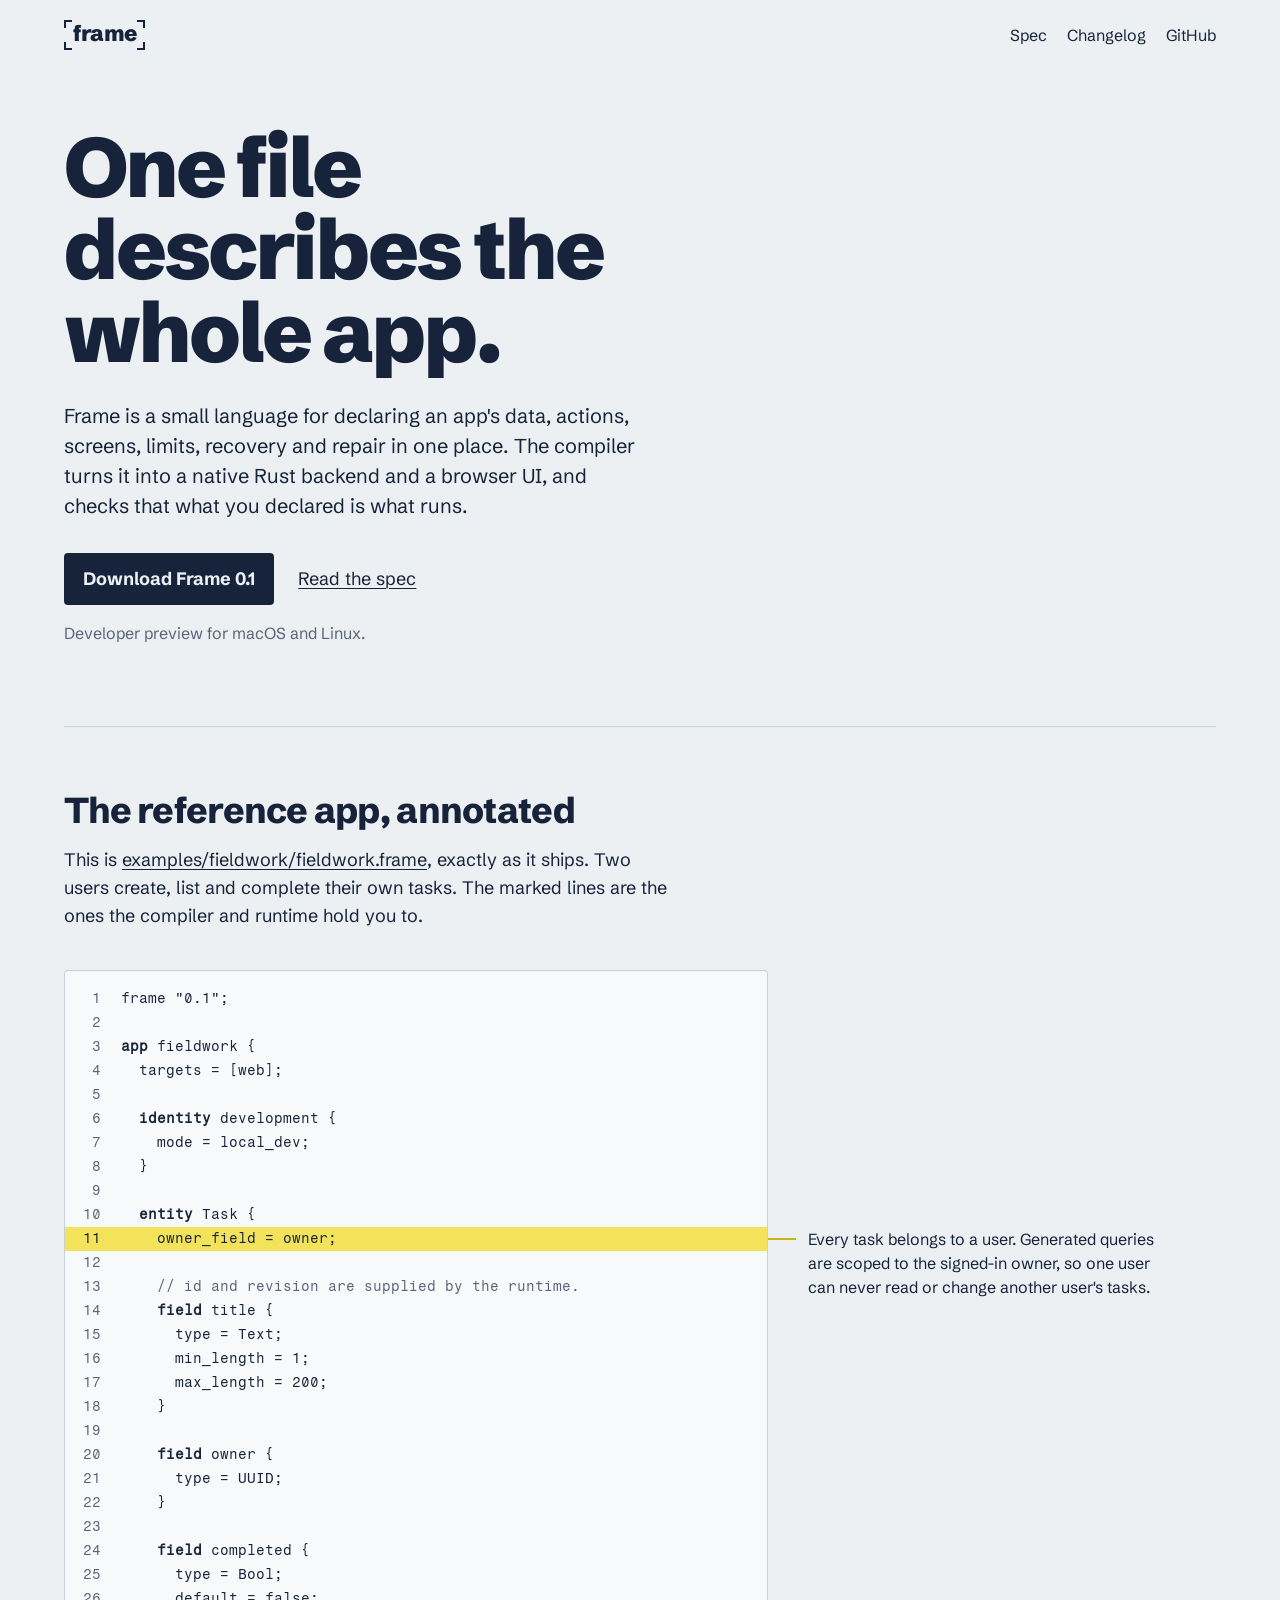
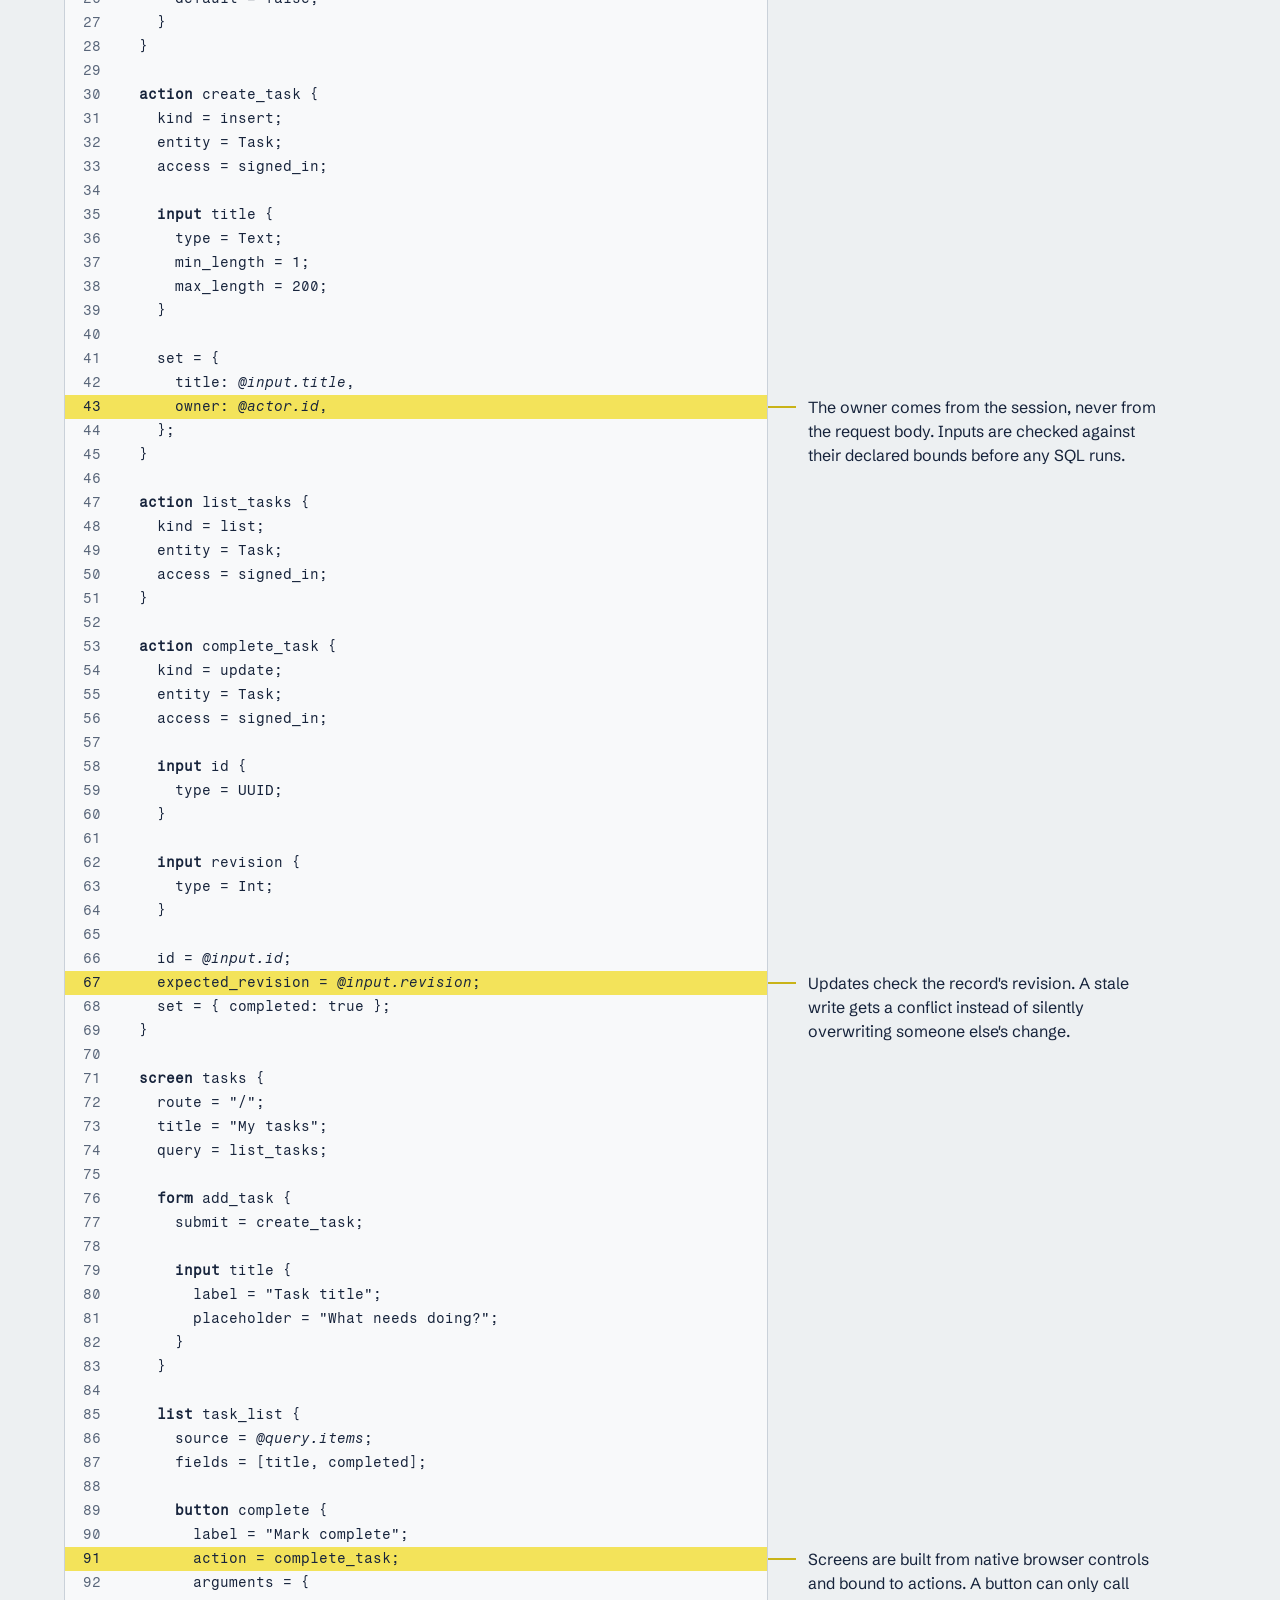
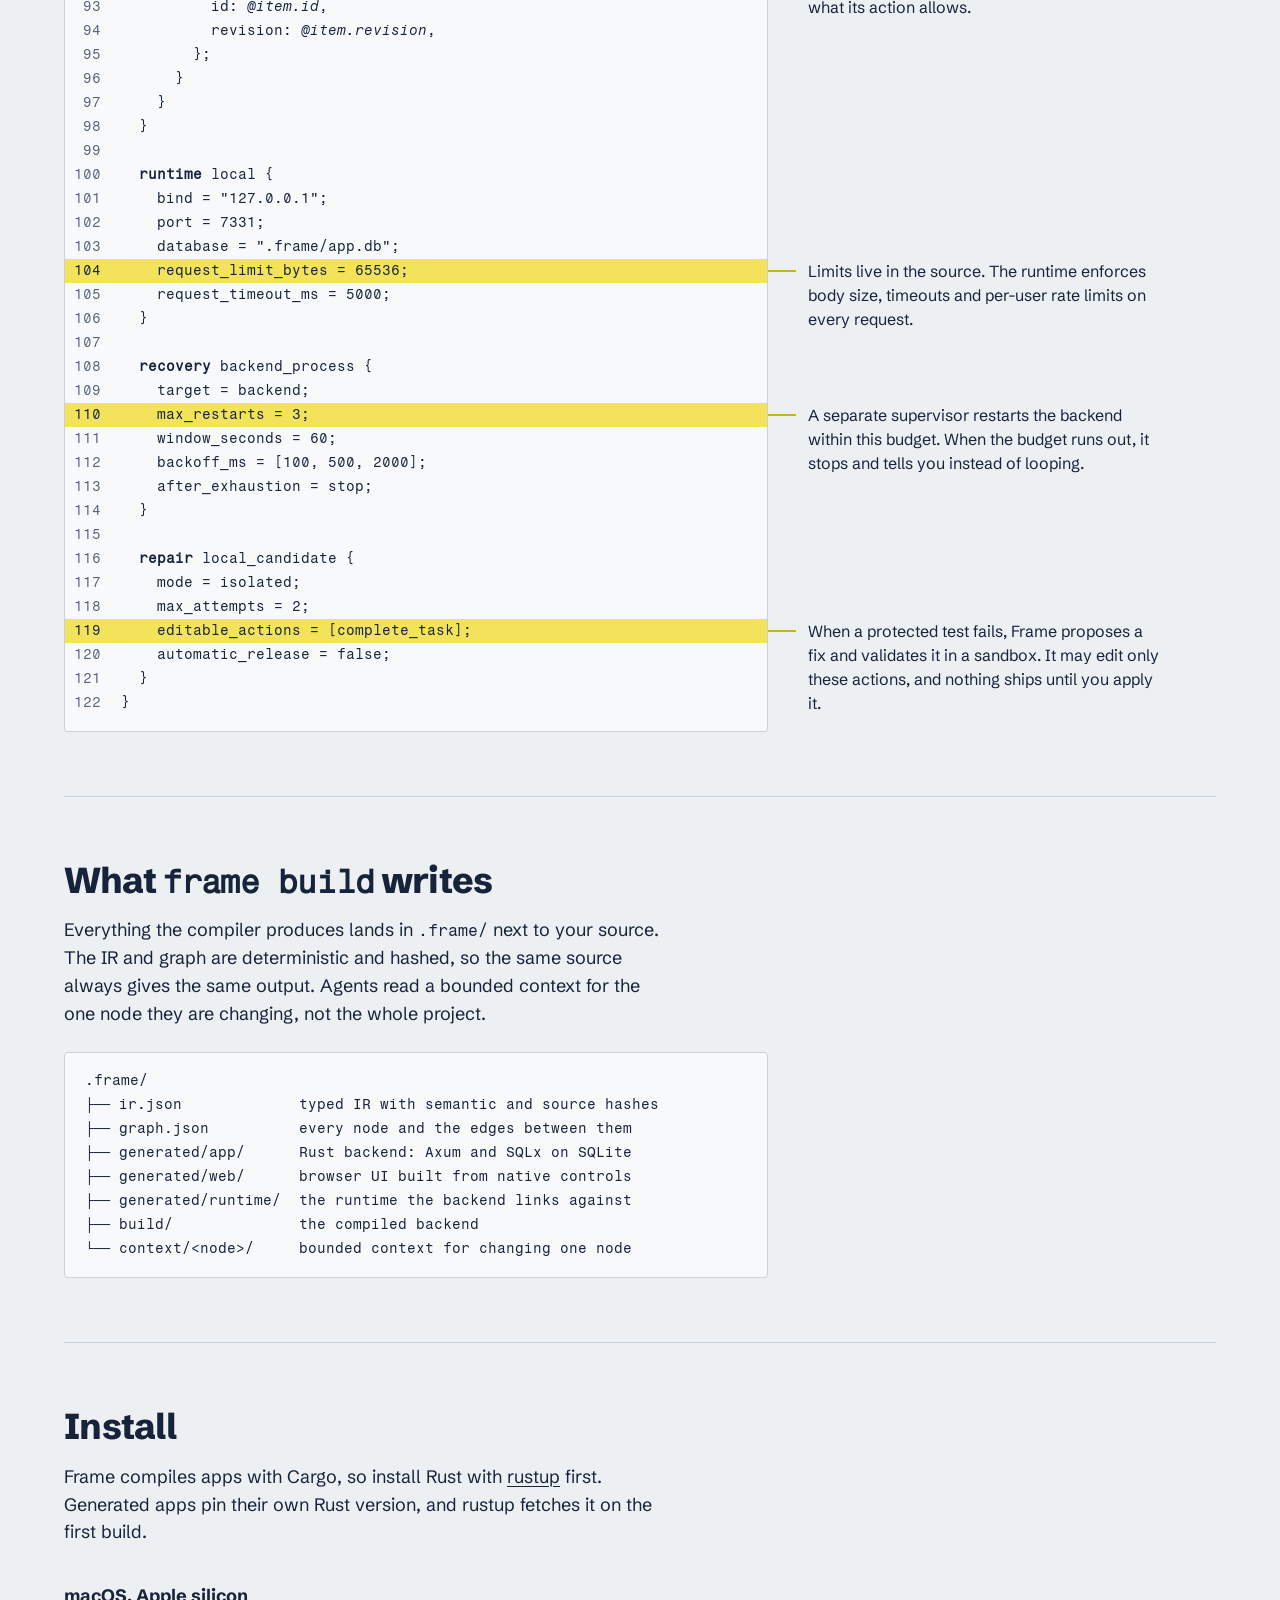
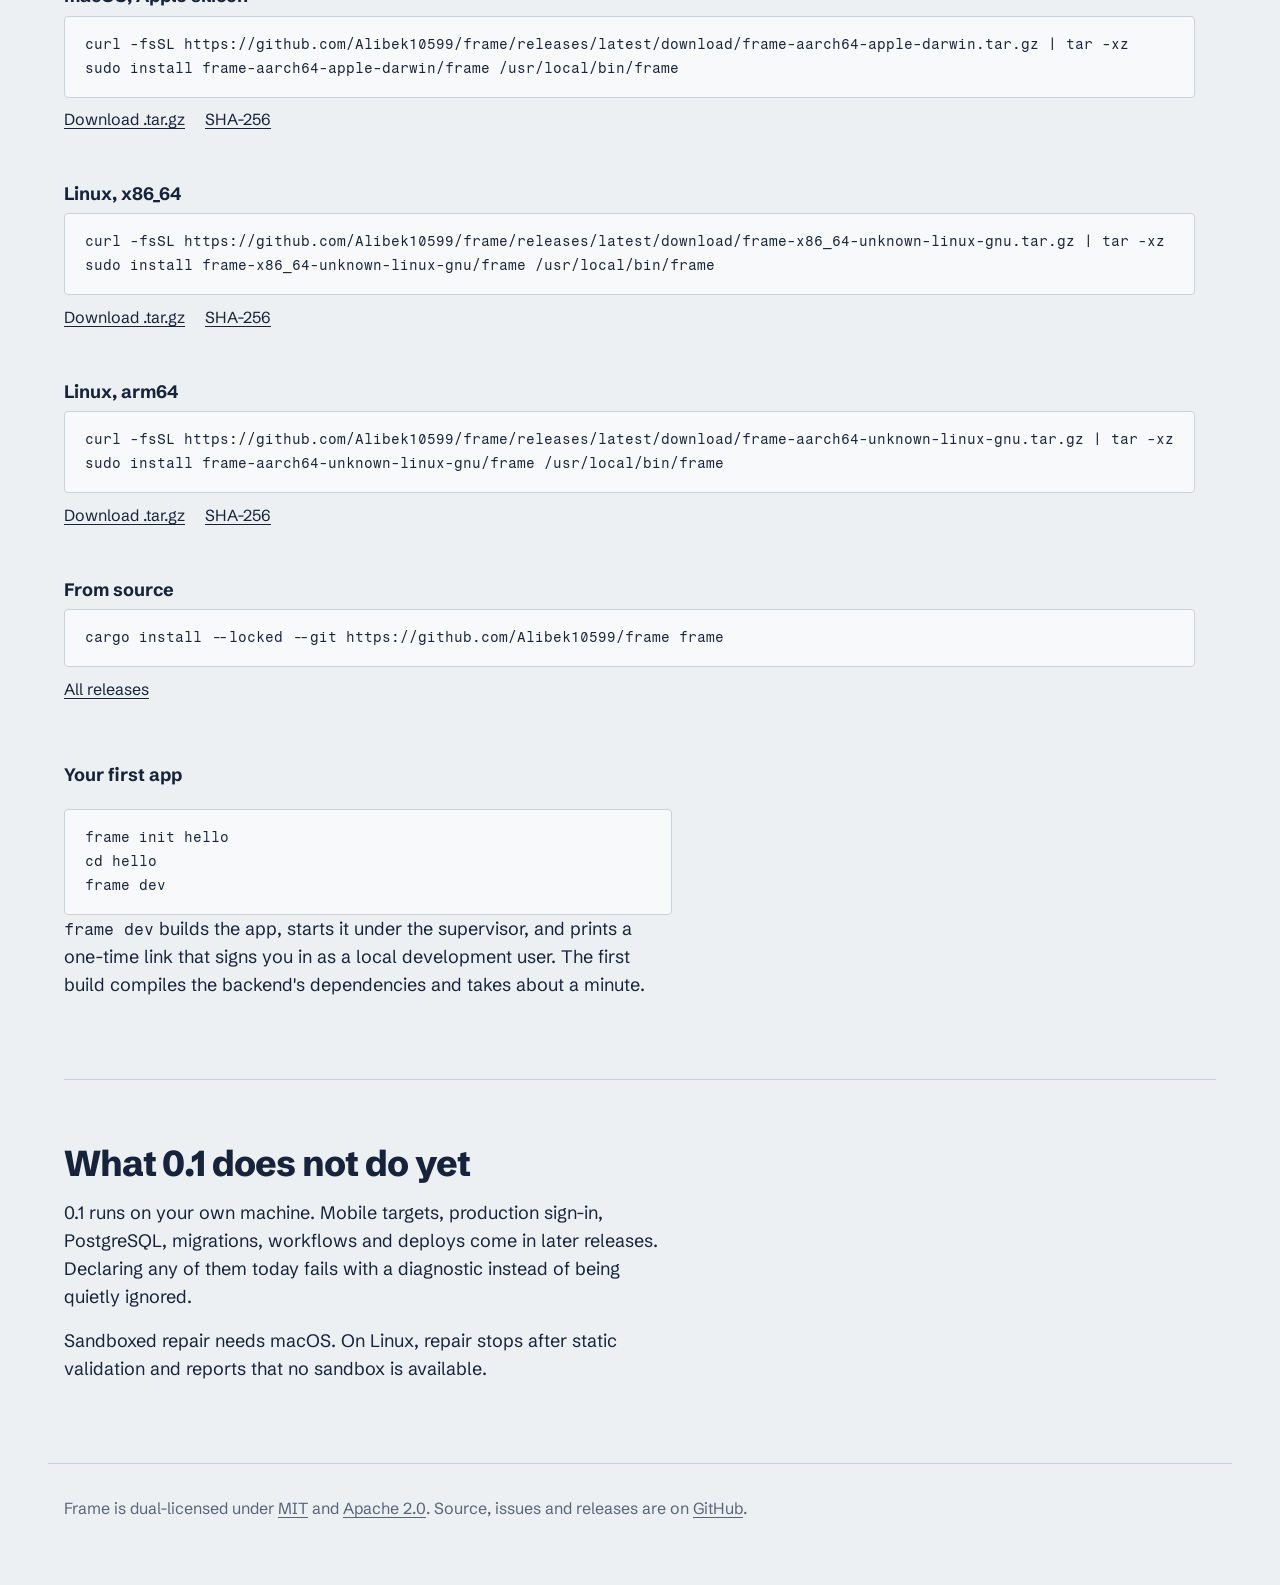
==== index.html @ 8fda0216 "feat: frame website with annotated example and downloads" ====
<!doctype html>
<html lang="en">
<head>
<meta charset="utf-8">
<meta name="viewport" content="width=device-width, initial-scale=1">
<title>Frame: one file describes the whole app</title>
<meta name="description" content="Frame is a small language for declaring an app's data, actions, screens, limits, recovery and repair in one file. It compiles to a native Rust backend and a browser UI.">
<link rel="icon" href="favicon.svg" type="image/svg+xml">
<link rel="preconnect" href="https://fonts.googleapis.com">
<link rel="preconnect" href="https://fonts.gstatic.com" crossorigin>
<link rel="stylesheet" href="https://fonts.googleapis.com/css2?family=Fragment+Mono&family=Schibsted+Grotesk:ital,wght@0,400..900;1,400..900&display=swap">
<link rel="stylesheet" href="style.css">
</head>
<body>
<header class="top">
  <a class="wordmark" href="./" aria-label="Frame home"><span>frame</span></a>
  <nav aria-label="Primary">
    <a href="https://github.com/Alibek10599/frame/blob/main/docs/spec.md">Spec</a>
    <a href="https://github.com/Alibek10599/frame/blob/main/CHANGELOG.md">Changelog</a>
    <a href="https://github.com/Alibek10599/frame">GitHub</a>
  </nav>
</header>

<main>
  <section class="intro">
    <h1>One file describes the whole app.</h1>
    <p class="lede">Frame is a small language for declaring an app's data, actions, screens, limits, recovery and repair in one place. The compiler turns it into a native Rust backend and a browser UI, and checks that what you declared is what runs.</p>
    <p class="actions">
      <a class="button" href="#install">Download Frame 0.1</a>
      <a class="quiet" href="https://github.com/Alibek10599/frame/blob/main/docs/spec.md">Read the spec</a>
    </p>
    <p class="fine">Developer preview for macOS and Linux.</p>
  </section>

  <section class="listing" aria-labelledby="listing-title">
    <div class="prose">
      <h2 id="listing-title">The reference app, annotated</h2>
      <p>This is <a href="https://github.com/Alibek10599/frame/blob/main/examples/fieldwork/fieldwork.frame">examples/fieldwork/fieldwork.frame</a>, exactly as it ships. Two users create, list and complete their own tasks. The marked lines are the ones the compiler and runtime hold you to.</p>
    </div>
    <div class="code">
<div class="seg"><pre><code><span data-n="1">frame &quot;0.1&quot;;</span><span data-n="2"></span><span data-n="3"><span class="k">app</span> fieldwork {</span><span data-n="4">  targets = [web];</span><span data-n="5"></span><span data-n="6">  <span class="k">identity</span> development {</span><span data-n="7">    mode = local_dev;</span><span data-n="8">  }</span><span data-n="9"></span></code></pre></div>
<div class="seg annotated"><pre><code><span data-n="10">  <span class="k">entity</span> Task {</span><span class="hl" data-n="11">    owner_field = owner;</span><span data-n="12"></span><span data-n="13"><span class="c">    // id and revision are supplied by the runtime.</span></span><span data-n="14">    <span class="k">field</span> title {</span><span data-n="15">      type = Text;</span><span data-n="16">      min_length = 1;</span><span data-n="17">      max_length = 200;</span><span data-n="18">    }</span><span data-n="19"></span><span data-n="20">    <span class="k">field</span> owner {</span><span data-n="21">      type = UUID;</span><span data-n="22">    }</span><span data-n="23"></span><span data-n="24">    <span class="k">field</span> completed {</span><span data-n="25">      type = Bool;</span><span data-n="26">      default = false;</span><span data-n="27">    }</span><span data-n="28">  }</span></code></pre><p class="note" style="--at:1">Every task belongs to a user. Generated queries are scoped to the signed-in owner, so one user can never read or change another user&#x27;s tasks.</p></div>
<div class="seg"><pre><code><span data-n="29"></span></code></pre></div>
<div class="seg annotated"><pre><code><span data-n="30">  <span class="k">action</span> create_task {</span><span data-n="31">    kind = insert;</span><span data-n="32">    entity = Task;</span><span data-n="33">    access = signed_in;</span><span data-n="34"></span><span data-n="35">    <span class="k">input</span> title {</span><span data-n="36">      type = Text;</span><span data-n="37">      min_length = 1;</span><span data-n="38">      max_length = 200;</span><span data-n="39">    }</span><span data-n="40"></span><span data-n="41">    set = {</span><span data-n="42">      title: <span class="r">@input.title</span>,</span><span class="hl" data-n="43">      owner: <span class="r">@actor.id</span>,</span><span data-n="44">    };</span><span data-n="45">  }</span></code></pre><p class="note" style="--at:13">The owner comes from the session, never from the request body. Inputs are checked against their declared bounds before any SQL runs.</p></div>
<div class="seg"><pre><code><span data-n="46"></span><span data-n="47">  <span class="k">action</span> list_tasks {</span><span data-n="48">    kind = list;</span><span data-n="49">    entity = Task;</span><span data-n="50">    access = signed_in;</span><span data-n="51">  }</span><span data-n="52"></span></code></pre></div>
<div class="seg annotated"><pre><code><span data-n="53">  <span class="k">action</span> complete_task {</span><span data-n="54">    kind = update;</span><span data-n="55">    entity = Task;</span><span data-n="56">    access = signed_in;</span><span data-n="57"></span><span data-n="58">    <span class="k">input</span> id {</span><span data-n="59">      type = UUID;</span><span data-n="60">    }</span><span data-n="61"></span><span data-n="62">    <span class="k">input</span> revision {</span><span data-n="63">      type = Int;</span><span data-n="64">    }</span><span data-n="65"></span><span data-n="66">    id = <span class="r">@input.id</span>;</span><span class="hl" data-n="67">    expected_revision = <span class="r">@input.revision</span>;</span><span data-n="68">    set = { completed: true };</span><span data-n="69">  }</span></code></pre><p class="note" style="--at:14">Updates check the record&#x27;s revision. A stale write gets a conflict instead of silently overwriting someone else&#x27;s change.</p></div>
<div class="seg"><pre><code><span data-n="70"></span></code></pre></div>
<div class="seg annotated"><pre><code><span data-n="71">  <span class="k">screen</span> tasks {</span><span data-n="72">    route = &quot;/&quot;;</span><span data-n="73">    title = &quot;My tasks&quot;;</span><span data-n="74">    query = list_tasks;</span><span data-n="75"></span><span data-n="76">    <span class="k">form</span> add_task {</span><span data-n="77">      submit = create_task;</span><span data-n="78"></span><span data-n="79">      <span class="k">input</span> title {</span><span data-n="80">        label = &quot;Task title&quot;;</span><span data-n="81">        placeholder = &quot;What needs doing?&quot;;</span><span data-n="82">      }</span><span data-n="83">    }</span><span data-n="84"></span><span data-n="85">    <span class="k">list</span> task_list {</span><span data-n="86">      source = <span class="r">@query.items</span>;</span><span data-n="87">      fields = [title, completed];</span><span data-n="88"></span><span data-n="89">      <span class="k">button</span> complete {</span><span data-n="90">        label = &quot;Mark complete&quot;;</span><span class="hl" data-n="91">        action = complete_task;</span><span data-n="92">        arguments = {</span><span data-n="93">          id: <span class="r">@item.id</span>,</span><span data-n="94">          revision: <span class="r">@item.revision</span>,</span><span data-n="95">        };</span><span data-n="96">      }</span><span data-n="97">    }</span><span data-n="98">  }</span></code></pre><p class="note" style="--at:20">Screens are built from native browser controls and bound to actions. A button can only call what its action allows.</p></div>
<div class="seg"><pre><code><span data-n="99"></span></code></pre></div>
<div class="seg annotated"><pre><code><span data-n="100">  <span class="k">runtime</span> local {</span><span data-n="101">    bind = &quot;127.0.0.1&quot;;</span><span data-n="102">    port = 7331;</span><span data-n="103">    database = &quot;.frame/app.db&quot;;</span><span class="hl" data-n="104">    request_limit_bytes = 65536;</span><span data-n="105">    request_timeout_ms = 5000;</span><span data-n="106">  }</span></code></pre><p class="note" style="--at:4">Limits live in the source. The runtime enforces body size, timeouts and per-user rate limits on every request.</p></div>
<div class="seg"><pre><code><span data-n="107"></span></code></pre></div>
<div class="seg annotated"><pre><code><span data-n="108">  <span class="k">recovery</span> backend_process {</span><span data-n="109">    target = backend;</span><span class="hl" data-n="110">    max_restarts = 3;</span><span data-n="111">    window_seconds = 60;</span><span data-n="112">    backoff_ms = [100, 500, 2000];</span><span data-n="113">    after_exhaustion = stop;</span><span data-n="114">  }</span></code></pre><p class="note" style="--at:2">A separate supervisor restarts the backend within this budget. When the budget runs out, it stops and tells you instead of looping.</p></div>
<div class="seg"><pre><code><span data-n="115"></span></code></pre></div>
<div class="seg annotated"><pre><code><span data-n="116">  <span class="k">repair</span> local_candidate {</span><span data-n="117">    mode = isolated;</span><span data-n="118">    max_attempts = 2;</span><span class="hl" data-n="119">    editable_actions = [complete_task];</span><span data-n="120">    automatic_release = false;</span><span data-n="121">  }</span></code></pre><p class="note" style="--at:3">When a protected test fails, Frame proposes a fix and validates it in a sandbox. It may edit only these actions, and nothing ships until you apply it.</p></div>
<div class="seg"><pre><code><span data-n="122">}</span></code></pre></div>
    </div>
  </section>

  <section class="build" aria-labelledby="build-title">
    <div class="prose">
      <h2 id="build-title">What <code>frame build</code> writes</h2>
      <p>Everything the compiler produces lands in <code>.frame/</code> next to your source. The IR and graph are deterministic and hashed, so the same source always gives the same output. Agents read a bounded context for the one node they are changing, not the whole project.</p>
    </div>
<pre class="tree" aria-label="Build output">.frame/
├── ir.json             typed IR with semantic and source hashes
├── graph.json          every node and the edges between them
├── generated/app/      Rust backend: Axum and SQLx on SQLite
├── generated/web/      browser UI built from native controls
├── generated/runtime/  the runtime the backend links against
├── build/              the compiled backend
└── context/&lt;node&gt;/     bounded context for changing one node</pre>
  </section>

  <section class="install" id="install" aria-labelledby="install-title">
    <div class="prose">
      <h2 id="install-title">Install</h2>
      <p>Frame compiles apps with Cargo, so install Rust with <a href="https://rustup.rs">rustup</a> first. Generated apps pin their own Rust version, and rustup fetches it on the first build.</p>
    </div>

    <div class="platforms">
      <div class="platform">
        <h3>macOS, Apple silicon</h3>
<pre><code>curl -fsSL https://github.com/Alibek10599/frame/releases/latest/download/frame-aarch64-apple-darwin.tar.gz | tar -xz
sudo install frame-aarch64-apple-darwin/frame /usr/local/bin/frame</code></pre>
        <p class="files"><a href="https://github.com/Alibek10599/frame/releases/latest/download/frame-aarch64-apple-darwin.tar.gz">Download .tar.gz</a> <a href="https://github.com/Alibek10599/frame/releases/latest/download/frame-aarch64-apple-darwin.tar.gz.sha256">SHA-256</a></p>
      </div>
      <div class="platform">
        <h3>Linux, x86_64</h3>
<pre><code>curl -fsSL https://github.com/Alibek10599/frame/releases/latest/download/frame-x86_64-unknown-linux-gnu.tar.gz | tar -xz
sudo install frame-x86_64-unknown-linux-gnu/frame /usr/local/bin/frame</code></pre>
        <p class="files"><a href="https://github.com/Alibek10599/frame/releases/latest/download/frame-x86_64-unknown-linux-gnu.tar.gz">Download .tar.gz</a> <a href="https://github.com/Alibek10599/frame/releases/latest/download/frame-x86_64-unknown-linux-gnu.tar.gz.sha256">SHA-256</a></p>
      </div>
      <div class="platform">
        <h3>Linux, arm64</h3>
<pre><code>curl -fsSL https://github.com/Alibek10599/frame/releases/latest/download/frame-aarch64-unknown-linux-gnu.tar.gz | tar -xz
sudo install frame-aarch64-unknown-linux-gnu/frame /usr/local/bin/frame</code></pre>
        <p class="files"><a href="https://github.com/Alibek10599/frame/releases/latest/download/frame-aarch64-unknown-linux-gnu.tar.gz">Download .tar.gz</a> <a href="https://github.com/Alibek10599/frame/releases/latest/download/frame-aarch64-unknown-linux-gnu.tar.gz.sha256">SHA-256</a></p>
      </div>
      <div class="platform">
        <h3>From source</h3>
<pre><code>cargo install --locked --git https://github.com/Alibek10599/frame frame</code></pre>
        <p class="files"><a href="https://github.com/Alibek10599/frame/releases">All releases</a></p>
      </div>
    </div>

    <div class="prose">
      <h3>Your first app</h3>
<pre><code>frame init hello
cd hello
frame dev</code></pre>
      <p><code>frame dev</code> builds the app, starts it under the supervisor, and prints a one-time link that signs you in as a local development user. The first build compiles the backend's dependencies and takes about a minute.</p>
    </div>
  </section>

  <section class="status" aria-labelledby="status-title">
    <div class="prose">
      <h2 id="status-title">What 0.1 does not do yet</h2>
      <p>0.1 runs on your own machine. Mobile targets, production sign-in, PostgreSQL, migrations, workflows and deploys come in later releases. Declaring any of them today fails with a diagnostic instead of being quietly ignored.</p>
      <p>Sandboxed repair needs macOS. On Linux, repair stops after static validation and reports that no sandbox is available.</p>
    </div>
  </section>
</main>

<footer class="bottom">
  <p>Frame is dual-licensed under <a href="https://github.com/Alibek10599/frame/blob/main/LICENSE-MIT">MIT</a> and <a href="https://github.com/Alibek10599/frame/blob/main/LICENSE-APACHE">Apache 2.0</a>. Source, issues and releases are on <a href="https://github.com/Alibek10599/frame">GitHub</a>.</p>
</footer>
</body>
</html>
---- style.css ----
:root {
  --paper: #edf0f2;
  --panel: #f8f9fa;
  --ink: #16233b;
  --graphite: #586579;
  --rule: #cad1d9;
  --marker: #f3e35a;
  --marker-edge: #c9b318;
  --on-marker: #16233b;
  --sans: "Schibsted Grotesk", system-ui, sans-serif;
  --mono: "Fragment Mono", ui-monospace, "SF Mono", Menlo, monospace;
  --code-size: 0.875rem;
  --code-line: 1.5rem;
  --code-pad: 1rem;
  --gutter: 1rem;
  --gap: 2.5rem;
  color-scheme: light;
}

@media (prefers-color-scheme: dark) {
  :root {
    --paper: #0f1a2e;
    --panel: #14223a;
    --ink: #e4e9ef;
    --graphite: #9aa6b6;
    --rule: #2a3a55;
    --marker-edge: #f3e35a;
    color-scheme: dark;
  }
}

*, *::before, *::after { box-sizing: border-box; }

html { -webkit-text-size-adjust: 100%; }

body {
  margin: 0;
  background: var(--paper);
  color: var(--ink);
  font-family: var(--sans);
  font-size: 1.125rem;
  line-height: 1.55;
  font-kerning: normal;
}

a { color: inherit; text-decoration-thickness: 1px; text-underline-offset: 0.18em; }
a:hover { text-decoration-thickness: 2px; }
a:focus-visible, .button:focus-visible { outline: 3px solid var(--marker-edge); outline-offset: 3px; border-radius: 2px; }

code, pre { font-family: var(--mono); }
p code, h2 code { font-size: 0.9em; }

.top, main, .bottom { max-width: 74rem; margin: 0 auto; padding-left: var(--gutter); padding-right: var(--gutter); }

.top {
  display: flex;
  align-items: center;
  justify-content: space-between;
  gap: 1rem;
  padding-top: 1.25rem;
  padding-bottom: 1.25rem;
}

.top nav { display: flex; gap: 1.25rem; font-size: 1rem; }
.top nav a { text-decoration: none; }
.top nav a:hover { text-decoration: underline; }

.wordmark {
  position: relative;
  display: inline-block;
  padding: 0.2rem 0.55rem 0.3rem;
  font-weight: 850;
  font-size: 1.375rem;
  letter-spacing: -0.03em;
  line-height: 1;
  text-decoration: none;
  background:
    linear-gradient(var(--ink), var(--ink)) top left / 0.5rem 2px,
    linear-gradient(var(--ink), var(--ink)) top left / 2px 0.5rem,
    linear-gradient(var(--ink), var(--ink)) top right / 0.5rem 2px,
    linear-gradient(var(--ink), var(--ink)) top right / 2px 0.5rem,
    linear-gradient(var(--ink), var(--ink)) bottom left / 0.5rem 2px,
    linear-gradient(var(--ink), var(--ink)) bottom left / 2px 0.5rem,
    linear-gradient(var(--ink), var(--ink)) bottom right / 0.5rem 2px,
    linear-gradient(var(--ink), var(--ink)) bottom right / 2px 0.5rem;
  background-repeat: no-repeat;
}

section { padding: 4rem 0; border-top: 1px solid var(--rule); }
section.intro { border-top: 0; padding-top: 3.5rem; }

.prose { max-width: 38rem; }

h1, h2, h3 { margin: 0; line-height: 1.1; }

h1 {
  max-width: 12ch;
  font-size: clamp(2.75rem, 5.5vw + 1rem, 5.25rem);
  font-weight: 850;
  letter-spacing: -0.035em;
  line-height: 0.98;
}

h2 { font-size: clamp(1.75rem, 2vw + 1rem, 2.25rem); font-weight: 780; letter-spacing: -0.02em; margin-bottom: 1rem; }
h3 { font-size: 1.125rem; font-weight: 700; margin-bottom: 0.6rem; }

p { margin: 0 0 1rem; }

.lede { max-width: 36rem; margin-top: 1.75rem; font-size: 1.25rem; line-height: 1.5; }

.actions { display: flex; flex-wrap: wrap; align-items: center; gap: 0.75rem 1.5rem; margin-top: 2rem; }

.button {
  display: inline-block;
  padding: 0.75rem 1.2rem;
  background: var(--ink);
  color: var(--paper);
  font-weight: 700;
  text-decoration: none;
  border-radius: 4px;
}
.button:hover { background: color-mix(in srgb, var(--ink) 86%, var(--paper)); }

.fine { color: var(--graphite); font-size: 1rem; }

.code { margin-top: 2.5rem; }

.seg { display: grid; grid-template-columns: minmax(0, 44rem) minmax(0, 1fr); column-gap: var(--gap); }

.seg pre {
  margin: 0;
  padding: 0;
  background: var(--panel);
  border-left: 1px solid var(--rule);
  border-right: 1px solid var(--rule);
  overflow-x: auto;
  font-size: var(--code-size);
  line-height: var(--code-line);
}
.seg:first-child pre { border-top: 1px solid var(--rule); border-radius: 4px 4px 0 0; padding-top: var(--code-pad); }
.seg:last-child pre { border-bottom: 1px solid var(--rule); border-radius: 0 0 4px 4px; padding-bottom: var(--code-pad); }

.seg code { display: block; min-width: max-content; }
.seg code > span { display: block; padding-right: 1.25rem; white-space: pre; }
.seg code > span::before {
  content: attr(data-n);
  display: inline-block;
  width: 3.5rem;
  padding-right: 1.25rem;
  text-align: right;
  color: var(--graphite);
  user-select: none;
  -webkit-user-select: none;
}
.seg code > span.hl { background: var(--marker); color: var(--on-marker); }
.seg code > span.hl::before { color: var(--on-marker); }
.seg .k { font-weight: 700; }
.seg .r { font-style: italic; }
.seg .c { color: var(--graphite); }
.seg .hl .c { color: inherit; }

.note {
  position: relative;
  align-self: start;
  height: 0;
  margin: calc(var(--at, 0) * var(--code-line)) 0 0;
  max-width: 22rem;
  font-size: 1rem;
  line-height: var(--code-line);
}
.seg:first-child .note { margin-top: calc(var(--code-pad) + var(--at, 0) * var(--code-line)); }
.note::before {
  content: "";
  position: absolute;
  top: calc(var(--code-line) / 2 - 1px);
  left: calc(-1 * var(--gap));
  width: calc(var(--gap) - 0.75rem);
  border-top: 2px solid var(--marker-edge);
}

.tree, .platform pre, .prose pre {
  margin: 1.5rem 0 0;
  padding: var(--code-pad) 1.25rem;
  background: var(--panel);
  border: 1px solid var(--rule);
  border-radius: 4px;
  overflow-x: auto;
  font-size: var(--code-size);
  line-height: var(--code-line);
}
.tree { max-width: 44rem; }

.platforms {
  display: grid;
  gap: 2.25rem;
  max-width: 64rem;
  margin: 2.5rem 0 3rem;
}
.platform pre { margin-top: 0; }
.files { display: flex; gap: 1.25rem; margin-top: 0.6rem; font-size: 1rem; }

.status p { color: var(--ink); }

.bottom { padding-top: 2rem; padding-bottom: 3rem; border-top: 1px solid var(--rule); color: var(--graphite); font-size: 1rem; }

@media (max-width: 60rem) {
  .seg { grid-template-columns: minmax(0, 1fr); }
  .seg .note,
  .seg:first-child .note {
    height: auto;
    margin: 0;
    max-width: none;
    padding: 0.75rem 1rem 1rem 1rem;
    background: var(--panel);
    border-left: 1px solid var(--rule);
    border-right: 1px solid var(--rule);
    border-top: 2px solid var(--marker-edge);
  }
  .seg .note::before { display: none; }
  .seg.annotated + .seg pre { border-top: 1px solid var(--rule); }
}

@media (max-width: 30rem) {
  :root { --code-size: 0.8125rem; --code-line: 1.375rem; }
  .seg code > span::before { width: 2.5rem; padding-right: 0.75rem; }
  section { padding: 3rem 0; }
}
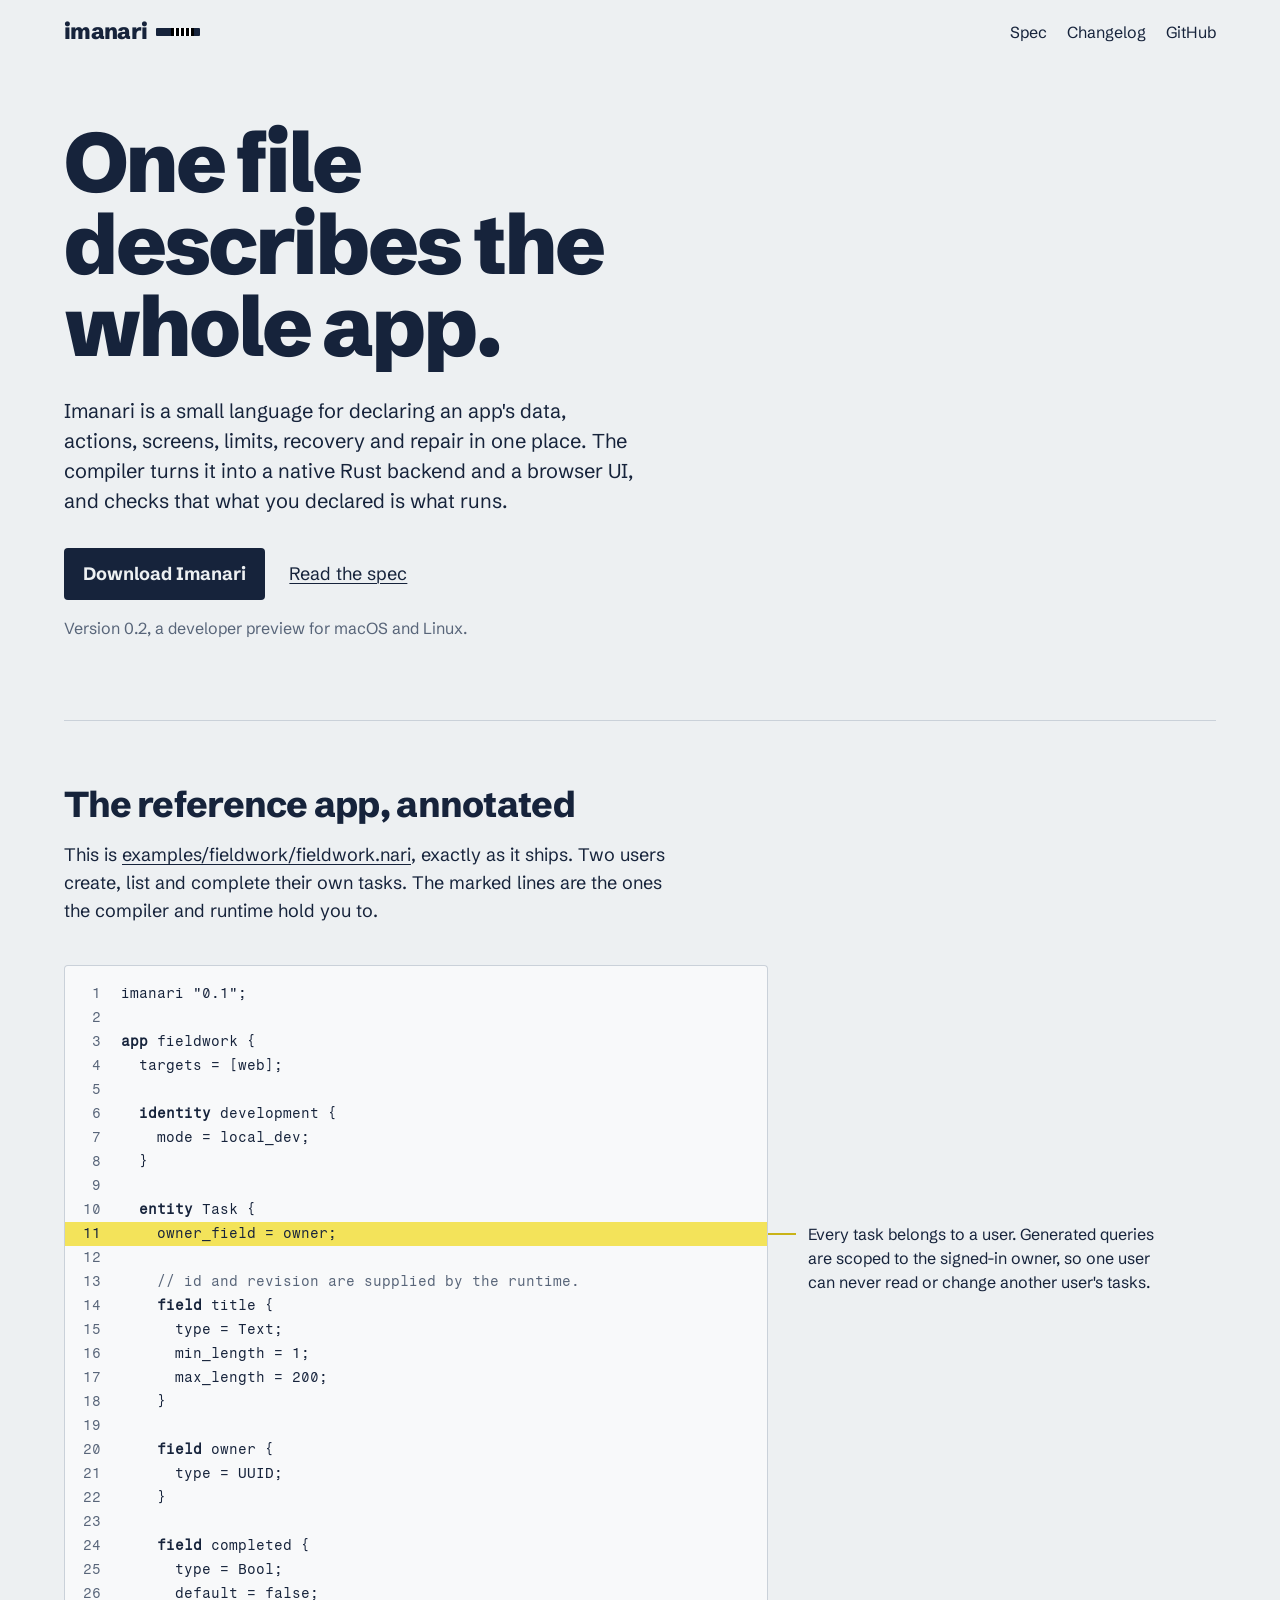
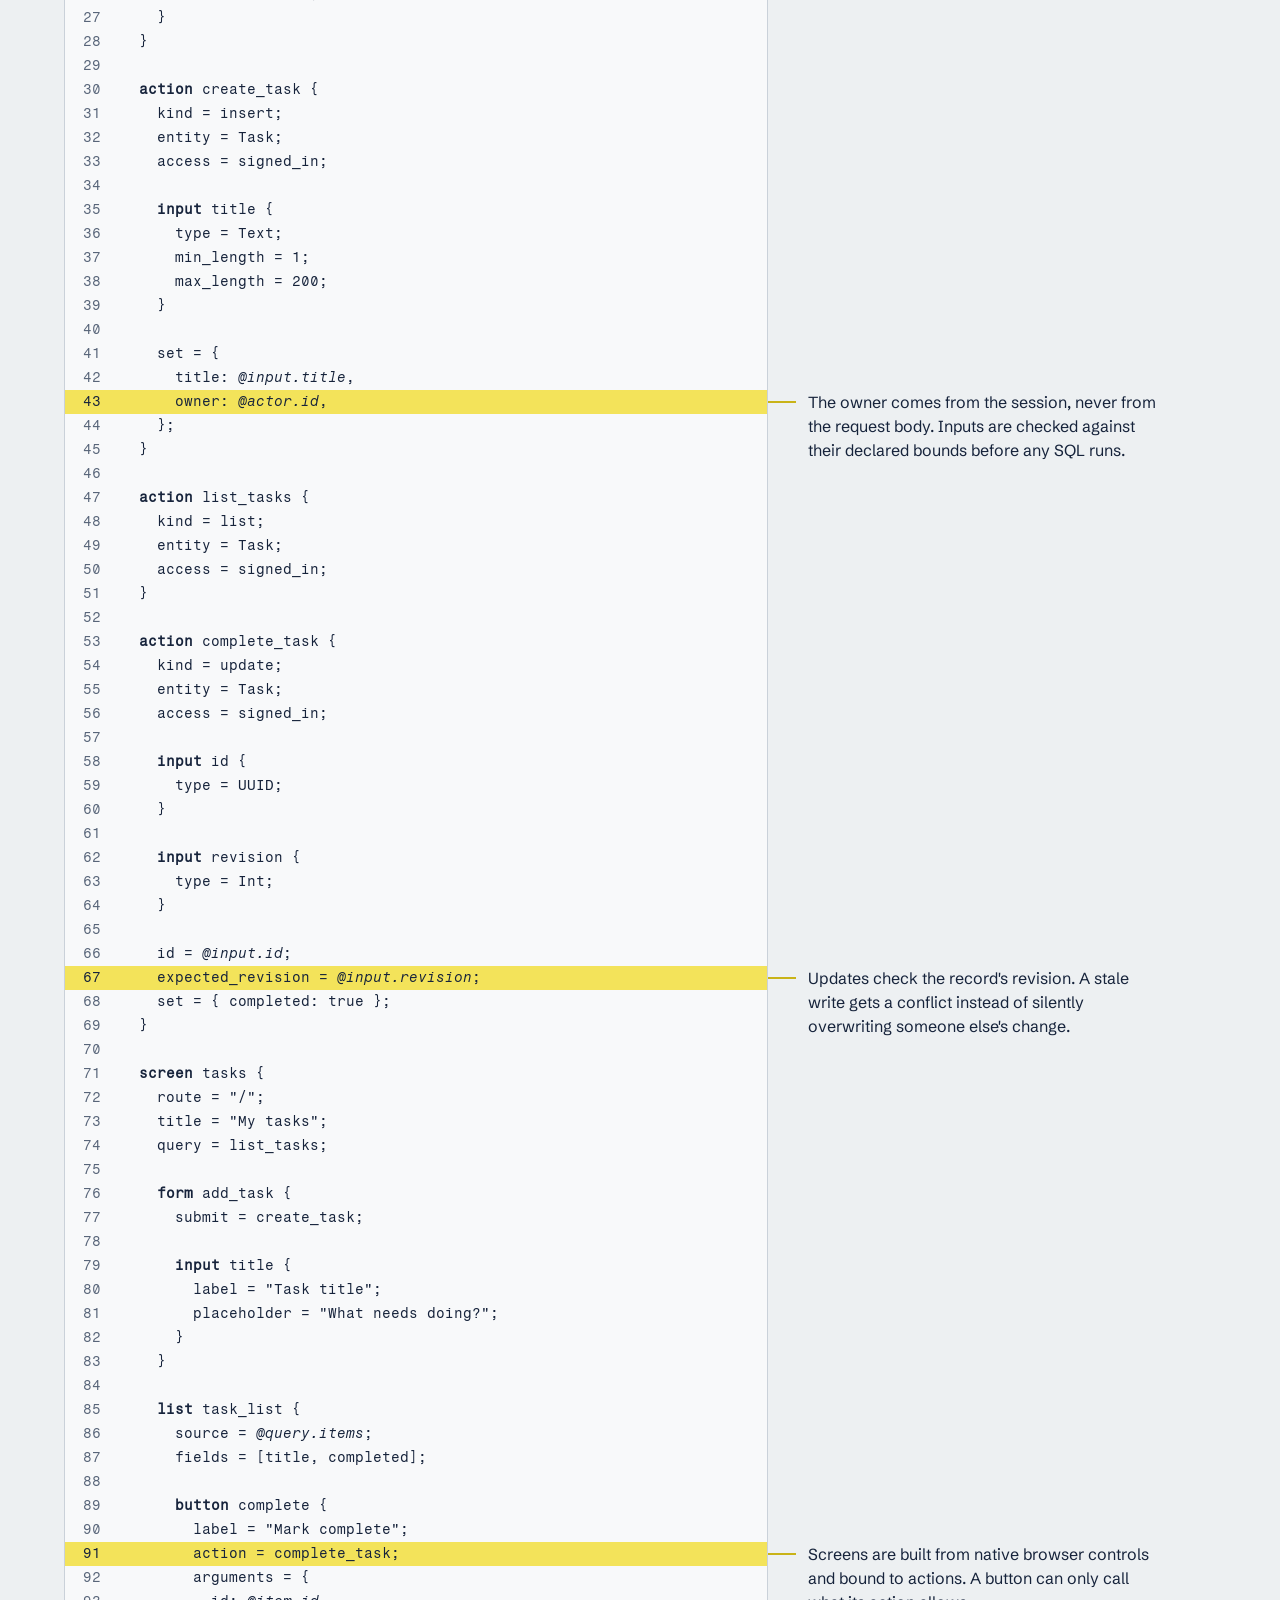
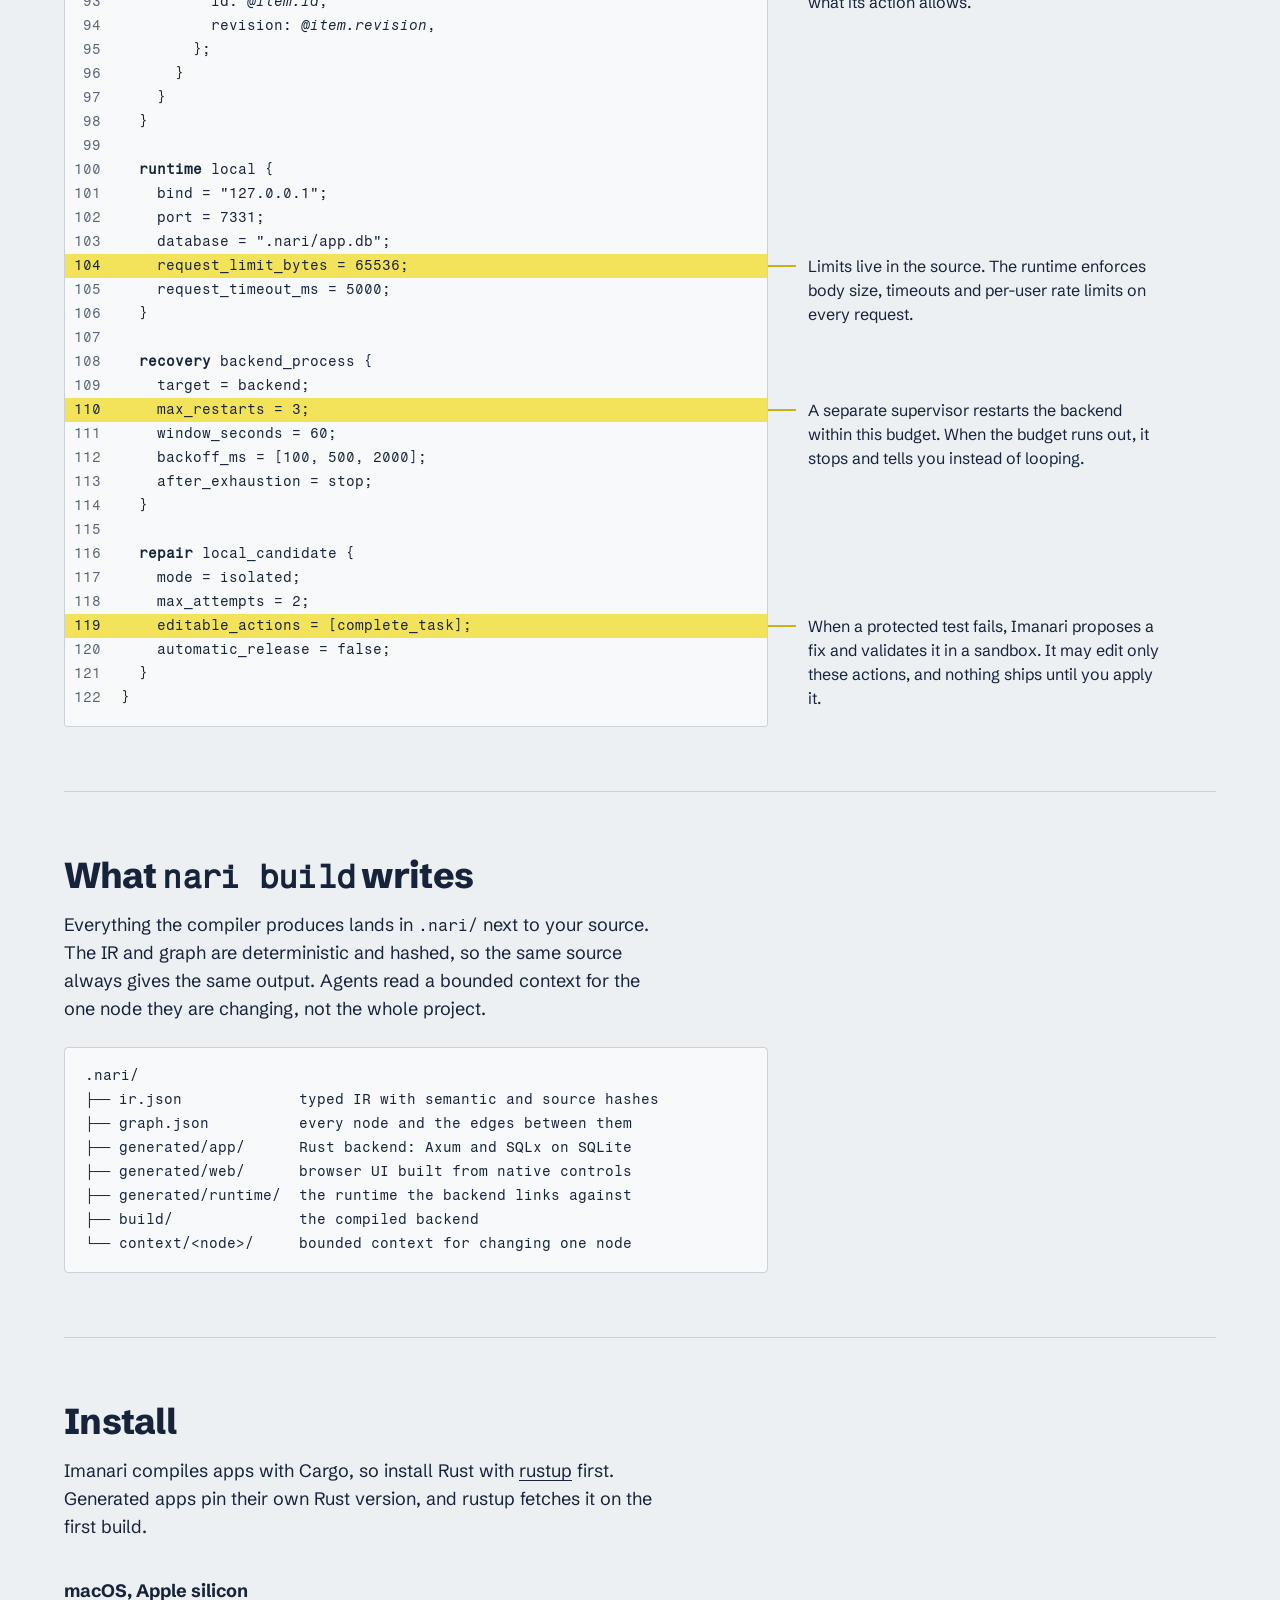
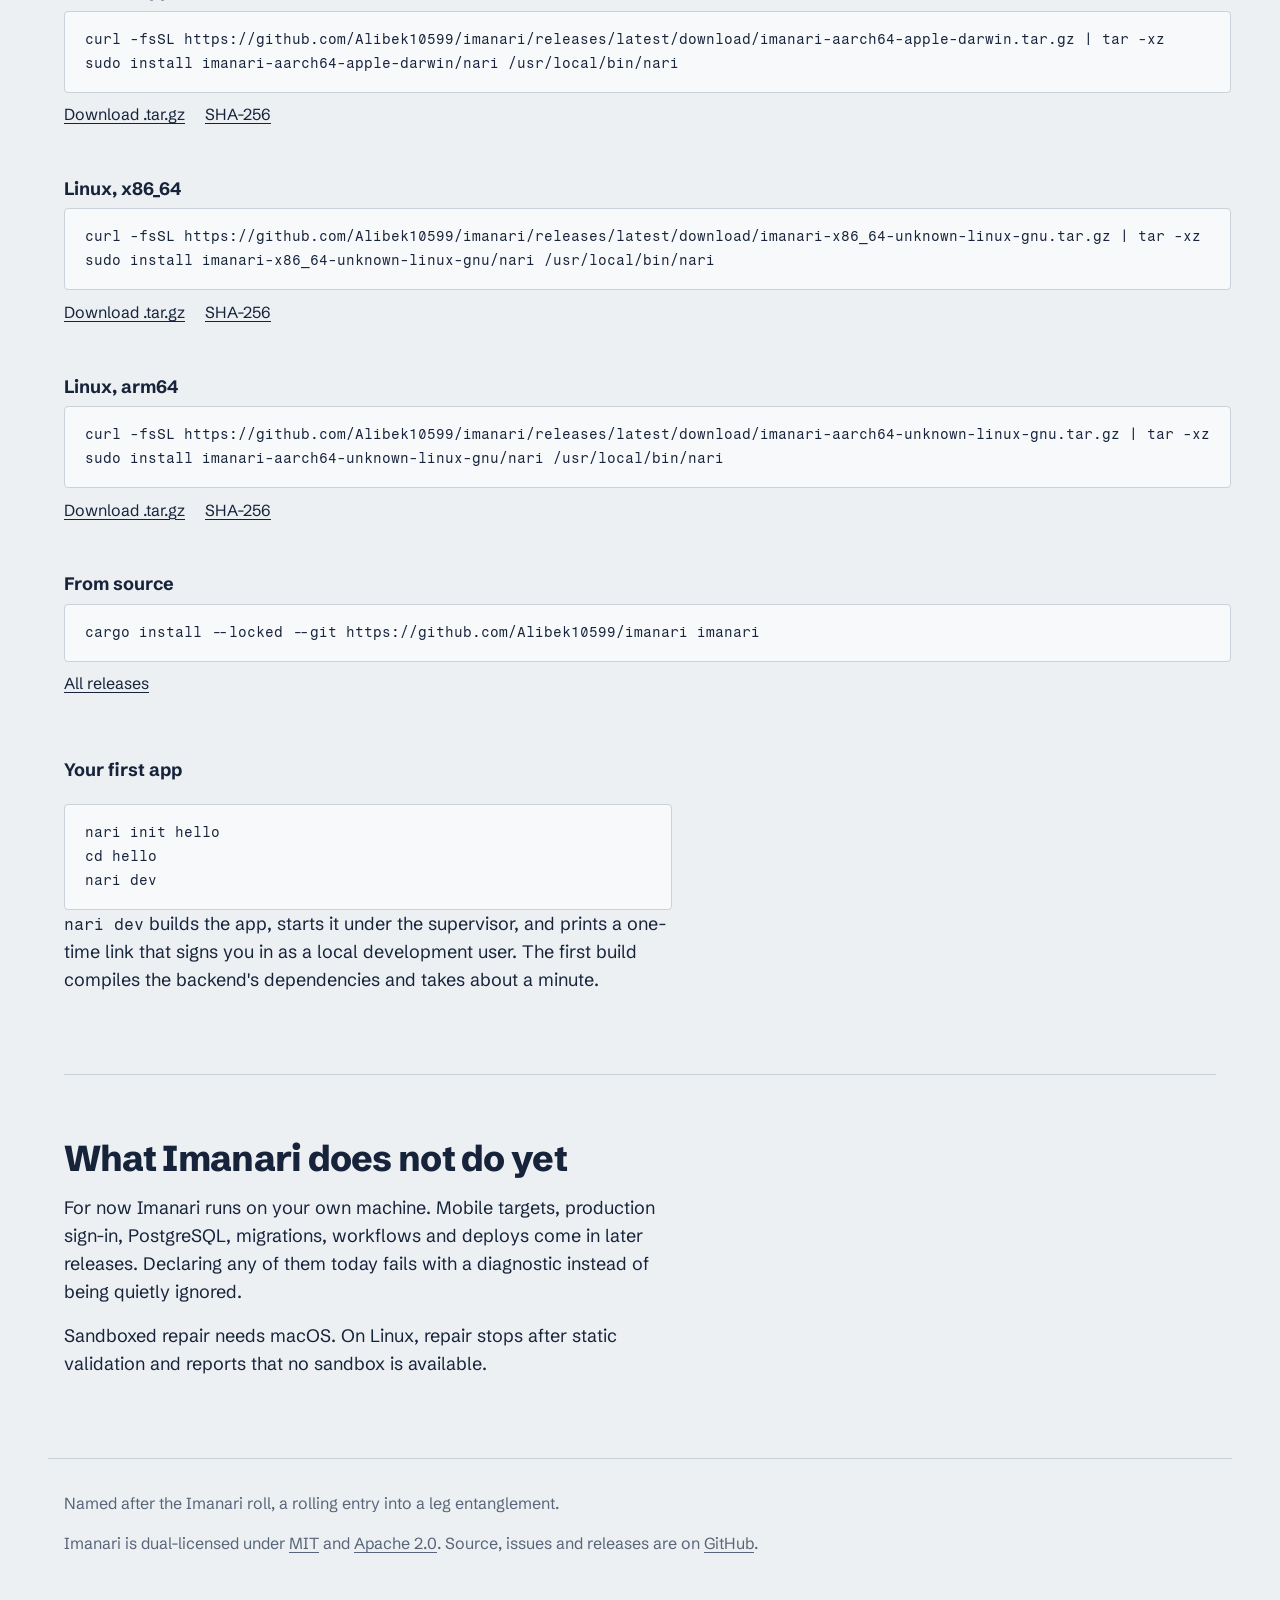
==== commit f7087ebc: "feat: rename the site to imanari and swap the logo for a belt tip" ====
--- a/index.html
+++ b/index.html
@@ -3,8 +3,8 @@
 <head>
 <meta charset="utf-8">
 <meta name="viewport" content="width=device-width, initial-scale=1">
-<title>Frame: one file describes the whole app</title>
-<meta name="description" content="Frame is a small language for declaring an app's data, actions, screens, limits, recovery and repair in one file. It compiles to a native Rust backend and a browser UI.">
+<title>Imanari: one file describes the whole app</title>
+<meta name="description" content="Imanari is a small language for declaring an app's data, actions, screens, limits, recovery and repair in one file. It compiles to a native Rust backend and a browser UI.">
 <link rel="icon" href="favicon.svg" type="image/svg+xml">
 <link rel="preconnect" href="https://fonts.googleapis.com">
 <link rel="preconnect" href="https://fonts.gstatic.com" crossorigin>
@@ -13,32 +13,32 @@
 </head>
 <body>
 <header class="top">
-  <a class="wordmark" href="./" aria-label="Frame home"><span>frame</span></a>
+  <a class="wordmark" href="./" aria-label="Imanari home">imanari<span class="belt" aria-hidden="true"></span></a>
   <nav aria-label="Primary">
-    <a href="https://github.com/Alibek10599/frame/blob/main/docs/spec.md">Spec</a>
-    <a href="https://github.com/Alibek10599/frame/blob/main/CHANGELOG.md">Changelog</a>
-    <a href="https://github.com/Alibek10599/frame">GitHub</a>
+    <a href="https://github.com/Alibek10599/imanari/blob/main/docs/spec.md">Spec</a>
+    <a href="https://github.com/Alibek10599/imanari/blob/main/CHANGELOG.md">Changelog</a>
+    <a href="https://github.com/Alibek10599/imanari">GitHub</a>
   </nav>
 </header>
 
 <main>
   <section class="intro">
     <h1>One file describes the whole app.</h1>
-    <p class="lede">Frame is a small language for declaring an app's data, actions, screens, limits, recovery and repair in one place. The compiler turns it into a native Rust backend and a browser UI, and checks that what you declared is what runs.</p>
+    <p class="lede">Imanari is a small language for declaring an app's data, actions, screens, limits, recovery and repair in one place. The compiler turns it into a native Rust backend and a browser UI, and checks that what you declared is what runs.</p>
     <p class="actions">
-      <a class="button" href="#install">Download Frame 0.1</a>
-      <a class="quiet" href="https://github.com/Alibek10599/frame/blob/main/docs/spec.md">Read the spec</a>
+      <a class="button" href="#install">Download Imanari</a>
+      <a class="quiet" href="https://github.com/Alibek10599/imanari/blob/main/docs/spec.md">Read the spec</a>
     </p>
-    <p class="fine">Developer preview for macOS and Linux.</p>
+    <p class="fine">Version 0.2, a developer preview for macOS and Linux.</p>
   </section>
 
   <section class="listing" aria-labelledby="listing-title">
     <div class="prose">
       <h2 id="listing-title">The reference app, annotated</h2>
-      <p>This is <a href="https://github.com/Alibek10599/frame/blob/main/examples/fieldwork/fieldwork.frame">examples/fieldwork/fieldwork.frame</a>, exactly as it ships. Two users create, list and complete their own tasks. The marked lines are the ones the compiler and runtime hold you to.</p>
+      <p>This is <a href="https://github.com/Alibek10599/imanari/blob/main/examples/fieldwork/fieldwork.nari">examples/fieldwork/fieldwork.nari</a>, exactly as it ships. Two users create, list and complete their own tasks. The marked lines are the ones the compiler and runtime hold you to.</p>
     </div>
     <div class="code">
-<div class="seg"><pre><code><span data-n="1">frame &quot;0.1&quot;;</span><span data-n="2"></span><span data-n="3"><span class="k">app</span> fieldwork {</span><span data-n="4">  targets = [web];</span><span data-n="5"></span><span data-n="6">  <span class="k">identity</span> development {</span><span data-n="7">    mode = local_dev;</span><span data-n="8">  }</span><span data-n="9"></span></code></pre></div>
+<div class="seg"><pre><code><span data-n="1">imanari &quot;0.1&quot;;</span><span data-n="2"></span><span data-n="3"><span class="k">app</span> fieldwork {</span><span data-n="4">  targets = [web];</span><span data-n="5"></span><span data-n="6">  <span class="k">identity</span> development {</span><span data-n="7">    mode = local_dev;</span><span data-n="8">  }</span><span data-n="9"></span></code></pre></div>
 <div class="seg annotated"><pre><code><span data-n="10">  <span class="k">entity</span> Task {</span><span class="hl" data-n="11">    owner_field = owner;</span><span data-n="12"></span><span data-n="13"><span class="c">    // id and revision are supplied by the runtime.</span></span><span data-n="14">    <span class="k">field</span> title {</span><span data-n="15">      type = Text;</span><span data-n="16">      min_length = 1;</span><span data-n="17">      max_length = 200;</span><span data-n="18">    }</span><span data-n="19"></span><span data-n="20">    <span class="k">field</span> owner {</span><span data-n="21">      type = UUID;</span><span data-n="22">    }</span><span data-n="23"></span><span data-n="24">    <span class="k">field</span> completed {</span><span data-n="25">      type = Bool;</span><span data-n="26">      default = false;</span><span data-n="27">    }</span><span data-n="28">  }</span></code></pre><p class="note" style="--at:1">Every task belongs to a user. Generated queries are scoped to the signed-in owner, so one user can never read or change another user&#x27;s tasks.</p></div>
 <div class="seg"><pre><code><span data-n="29"></span></code></pre></div>
 <div class="seg annotated"><pre><code><span data-n="30">  <span class="k">action</span> create_task {</span><span data-n="31">    kind = insert;</span><span data-n="32">    entity = Task;</span><span data-n="33">    access = signed_in;</span><span data-n="34"></span><span data-n="35">    <span class="k">input</span> title {</span><span data-n="36">      type = Text;</span><span data-n="37">      min_length = 1;</span><span data-n="38">      max_length = 200;</span><span data-n="39">    }</span><span data-n="40"></span><span data-n="41">    set = {</span><span data-n="42">      title: <span class="r">@input.title</span>,</span><span class="hl" data-n="43">      owner: <span class="r">@actor.id</span>,</span><span data-n="44">    };</span><span data-n="45">  }</span></code></pre><p class="note" style="--at:13">The owner comes from the session, never from the request body. Inputs are checked against their declared bounds before any SQL runs.</p></div>
@@ -47,21 +47,21 @@
 <div class="seg"><pre><code><span data-n="70"></span></code></pre></div>
 <div class="seg annotated"><pre><code><span data-n="71">  <span class="k">screen</span> tasks {</span><span data-n="72">    route = &quot;/&quot;;</span><span data-n="73">    title = &quot;My tasks&quot;;</span><span data-n="74">    query = list_tasks;</span><span data-n="75"></span><span data-n="76">    <span class="k">form</span> add_task {</span><span data-n="77">      submit = create_task;</span><span data-n="78"></span><span data-n="79">      <span class="k">input</span> title {</span><span data-n="80">        label = &quot;Task title&quot;;</span><span data-n="81">        placeholder = &quot;What needs doing?&quot;;</span><span data-n="82">      }</span><span data-n="83">    }</span><span data-n="84"></span><span data-n="85">    <span class="k">list</span> task_list {</span><span data-n="86">      source = <span class="r">@query.items</span>;</span><span data-n="87">      fields = [title, completed];</span><span data-n="88"></span><span data-n="89">      <span class="k">button</span> complete {</span><span data-n="90">        label = &quot;Mark complete&quot;;</span><span class="hl" data-n="91">        action = complete_task;</span><span data-n="92">        arguments = {</span><span data-n="93">          id: <span class="r">@item.id</span>,</span><span data-n="94">          revision: <span class="r">@item.revision</span>,</span><span data-n="95">        };</span><span data-n="96">      }</span><span data-n="97">    }</span><span data-n="98">  }</span></code></pre><p class="note" style="--at:20">Screens are built from native browser controls and bound to actions. A button can only call what its action allows.</p></div>
 <div class="seg"><pre><code><span data-n="99"></span></code></pre></div>
-<div class="seg annotated"><pre><code><span data-n="100">  <span class="k">runtime</span> local {</span><span data-n="101">    bind = &quot;127.0.0.1&quot;;</span><span data-n="102">    port = 7331;</span><span data-n="103">    database = &quot;.frame/app.db&quot;;</span><span class="hl" data-n="104">    request_limit_bytes = 65536;</span><span data-n="105">    request_timeout_ms = 5000;</span><span data-n="106">  }</span></code></pre><p class="note" style="--at:4">Limits live in the source. The runtime enforces body size, timeouts and per-user rate limits on every request.</p></div>
+<div class="seg annotated"><pre><code><span data-n="100">  <span class="k">runtime</span> local {</span><span data-n="101">    bind = &quot;127.0.0.1&quot;;</span><span data-n="102">    port = 7331;</span><span data-n="103">    database = &quot;.nari/app.db&quot;;</span><span class="hl" data-n="104">    request_limit_bytes = 65536;</span><span data-n="105">    request_timeout_ms = 5000;</span><span data-n="106">  }</span></code></pre><p class="note" style="--at:4">Limits live in the source. The runtime enforces body size, timeouts and per-user rate limits on every request.</p></div>
 <div class="seg"><pre><code><span data-n="107"></span></code></pre></div>
 <div class="seg annotated"><pre><code><span data-n="108">  <span class="k">recovery</span> backend_process {</span><span data-n="109">    target = backend;</span><span class="hl" data-n="110">    max_restarts = 3;</span><span data-n="111">    window_seconds = 60;</span><span data-n="112">    backoff_ms = [100, 500, 2000];</span><span data-n="113">    after_exhaustion = stop;</span><span data-n="114">  }</span></code></pre><p class="note" style="--at:2">A separate supervisor restarts the backend within this budget. When the budget runs out, it stops and tells you instead of looping.</p></div>
 <div class="seg"><pre><code><span data-n="115"></span></code></pre></div>
-<div class="seg annotated"><pre><code><span data-n="116">  <span class="k">repair</span> local_candidate {</span><span data-n="117">    mode = isolated;</span><span data-n="118">    max_attempts = 2;</span><span class="hl" data-n="119">    editable_actions = [complete_task];</span><span data-n="120">    automatic_release = false;</span><span data-n="121">  }</span></code></pre><p class="note" style="--at:3">When a protected test fails, Frame proposes a fix and validates it in a sandbox. It may edit only these actions, and nothing ships until you apply it.</p></div>
+<div class="seg annotated"><pre><code><span data-n="116">  <span class="k">repair</span> local_candidate {</span><span data-n="117">    mode = isolated;</span><span data-n="118">    max_attempts = 2;</span><span class="hl" data-n="119">    editable_actions = [complete_task];</span><span data-n="120">    automatic_release = false;</span><span data-n="121">  }</span></code></pre><p class="note" style="--at:3">When a protected test fails, Imanari proposes a fix and validates it in a sandbox. It may edit only these actions, and nothing ships until you apply it.</p></div>
 <div class="seg"><pre><code><span data-n="122">}</span></code></pre></div>
     </div>
   </section>
 
   <section class="build" aria-labelledby="build-title">
     <div class="prose">
-      <h2 id="build-title">What <code>frame build</code> writes</h2>
-      <p>Everything the compiler produces lands in <code>.frame/</code> next to your source. The IR and graph are deterministic and hashed, so the same source always gives the same output. Agents read a bounded context for the one node they are changing, not the whole project.</p>
+      <h2 id="build-title">What <code>nari build</code> writes</h2>
+      <p>Everything the compiler produces lands in <code>.nari/</code> next to your source. The IR and graph are deterministic and hashed, so the same source always gives the same output. Agents read a bounded context for the one node they are changing, not the whole project.</p>
     </div>
-<pre class="tree" aria-label="Build output">.frame/
+<pre class="tree" aria-label="Build output">.nari/
 ├── ir.json             typed IR with semantic and source hashes
 ├── graph.json          every node and the edges between them
 ├── generated/app/      Rust backend: Axum and SQLx on SQLite
@@ -74,55 +74,56 @@
   <section class="install" id="install" aria-labelledby="install-title">
     <div class="prose">
       <h2 id="install-title">Install</h2>
-      <p>Frame compiles apps with Cargo, so install Rust with <a href="https://rustup.rs">rustup</a> first. Generated apps pin their own Rust version, and rustup fetches it on the first build.</p>
+      <p>Imanari compiles apps with Cargo, so install Rust with <a href="https://rustup.rs">rustup</a> first. Generated apps pin their own Rust version, and rustup fetches it on the first build.</p>
     </div>
 
     <div class="platforms">
       <div class="platform">
         <h3>macOS, Apple silicon</h3>
-<pre><code>curl -fsSL https://github.com/Alibek10599/frame/releases/latest/download/frame-aarch64-apple-darwin.tar.gz | tar -xz
-sudo install frame-aarch64-apple-darwin/frame /usr/local/bin/frame</code></pre>
-        <p class="files"><a href="https://github.com/Alibek10599/frame/releases/latest/download/frame-aarch64-apple-darwin.tar.gz">Download .tar.gz</a> <a href="https://github.com/Alibek10599/frame/releases/latest/download/frame-aarch64-apple-darwin.tar.gz.sha256">SHA-256</a></p>
+<pre><code>curl -fsSL https://github.com/Alibek10599/imanari/releases/latest/download/imanari-aarch64-apple-darwin.tar.gz | tar -xz
+sudo install imanari-aarch64-apple-darwin/nari /usr/local/bin/nari</code></pre>
+        <p class="files"><a href="https://github.com/Alibek10599/imanari/releases/latest/download/imanari-aarch64-apple-darwin.tar.gz">Download .tar.gz</a> <a href="https://github.com/Alibek10599/imanari/releases/latest/download/imanari-aarch64-apple-darwin.tar.gz.sha256">SHA-256</a></p>
       </div>
       <div class="platform">
         <h3>Linux, x86_64</h3>
-<pre><code>curl -fsSL https://github.com/Alibek10599/frame/releases/latest/download/frame-x86_64-unknown-linux-gnu.tar.gz | tar -xz
-sudo install frame-x86_64-unknown-linux-gnu/frame /usr/local/bin/frame</code></pre>
-        <p class="files"><a href="https://github.com/Alibek10599/frame/releases/latest/download/frame-x86_64-unknown-linux-gnu.tar.gz">Download .tar.gz</a> <a href="https://github.com/Alibek10599/frame/releases/latest/download/frame-x86_64-unknown-linux-gnu.tar.gz.sha256">SHA-256</a></p>
+<pre><code>curl -fsSL https://github.com/Alibek10599/imanari/releases/latest/download/imanari-x86_64-unknown-linux-gnu.tar.gz | tar -xz
+sudo install imanari-x86_64-unknown-linux-gnu/nari /usr/local/bin/nari</code></pre>
+        <p class="files"><a href="https://github.com/Alibek10599/imanari/releases/latest/download/imanari-x86_64-unknown-linux-gnu.tar.gz">Download .tar.gz</a> <a href="https://github.com/Alibek10599/imanari/releases/latest/download/imanari-x86_64-unknown-linux-gnu.tar.gz.sha256">SHA-256</a></p>
       </div>
       <div class="platform">
         <h3>Linux, arm64</h3>
-<pre><code>curl -fsSL https://github.com/Alibek10599/frame/releases/latest/download/frame-aarch64-unknown-linux-gnu.tar.gz | tar -xz
-sudo install frame-aarch64-unknown-linux-gnu/frame /usr/local/bin/frame</code></pre>
-        <p class="files"><a href="https://github.com/Alibek10599/frame/releases/latest/download/frame-aarch64-unknown-linux-gnu.tar.gz">Download .tar.gz</a> <a href="https://github.com/Alibek10599/frame/releases/latest/download/frame-aarch64-unknown-linux-gnu.tar.gz.sha256">SHA-256</a></p>
+<pre><code>curl -fsSL https://github.com/Alibek10599/imanari/releases/latest/download/imanari-aarch64-unknown-linux-gnu.tar.gz | tar -xz
+sudo install imanari-aarch64-unknown-linux-gnu/nari /usr/local/bin/nari</code></pre>
+        <p class="files"><a href="https://github.com/Alibek10599/imanari/releases/latest/download/imanari-aarch64-unknown-linux-gnu.tar.gz">Download .tar.gz</a> <a href="https://github.com/Alibek10599/imanari/releases/latest/download/imanari-aarch64-unknown-linux-gnu.tar.gz.sha256">SHA-256</a></p>
       </div>
       <div class="platform">
         <h3>From source</h3>
-<pre><code>cargo install --locked --git https://github.com/Alibek10599/frame frame</code></pre>
-        <p class="files"><a href="https://github.com/Alibek10599/frame/releases">All releases</a></p>
+<pre><code>cargo install --locked --git https://github.com/Alibek10599/imanari imanari</code></pre>
+        <p class="files"><a href="https://github.com/Alibek10599/imanari/releases">All releases</a></p>
       </div>
     </div>
 
     <div class="prose">
       <h3>Your first app</h3>
-<pre><code>frame init hello
+<pre><code>nari init hello
 cd hello
-frame dev</code></pre>
-      <p><code>frame dev</code> builds the app, starts it under the supervisor, and prints a one-time link that signs you in as a local development user. The first build compiles the backend's dependencies and takes about a minute.</p>
+nari dev</code></pre>
+      <p><code>nari dev</code> builds the app, starts it under the supervisor, and prints a one-time link that signs you in as a local development user. The first build compiles the backend's dependencies and takes about a minute.</p>
     </div>
   </section>
 
   <section class="status" aria-labelledby="status-title">
     <div class="prose">
-      <h2 id="status-title">What 0.1 does not do yet</h2>
-      <p>0.1 runs on your own machine. Mobile targets, production sign-in, PostgreSQL, migrations, workflows and deploys come in later releases. Declaring any of them today fails with a diagnostic instead of being quietly ignored.</p>
+      <h2 id="status-title">What Imanari does not do yet</h2>
+      <p>For now Imanari runs on your own machine. Mobile targets, production sign-in, PostgreSQL, migrations, workflows and deploys come in later releases. Declaring any of them today fails with a diagnostic instead of being quietly ignored.</p>
       <p>Sandboxed repair needs macOS. On Linux, repair stops after static validation and reports that no sandbox is available.</p>
     </div>
   </section>
 </main>
 
 <footer class="bottom">
-  <p>Frame is dual-licensed under <a href="https://github.com/Alibek10599/frame/blob/main/LICENSE-MIT">MIT</a> and <a href="https://github.com/Alibek10599/frame/blob/main/LICENSE-APACHE">Apache 2.0</a>. Source, issues and releases are on <a href="https://github.com/Alibek10599/frame">GitHub</a>.</p>
+  <p>Named after the Imanari roll, a rolling entry into a leg entanglement.</p>
+  <p>Imanari is dual-licensed under <a href="https://github.com/Alibek10599/imanari/blob/main/LICENSE-MIT">MIT</a> and <a href="https://github.com/Alibek10599/imanari/blob/main/LICENSE-APACHE">Apache 2.0</a>. Source, issues and releases are on <a href="https://github.com/Alibek10599/imanari">GitHub</a>.</p>
 </footer>
 </body>
 </html>
--- a/style.css
+++ b/style.css
@@ -66,24 +66,24 @@
 .top nav a:hover { text-decoration: underline; }
 
 .wordmark {
-  position: relative;
-  display: inline-block;
-  padding: 0.2rem 0.55rem 0.3rem;
+  display: inline-flex;
+  align-items: center;
+  gap: 0.55rem;
   font-weight: 850;
   font-size: 1.375rem;
   letter-spacing: -0.03em;
   line-height: 1;
   text-decoration: none;
+}
+
+.belt {
+  width: 2.75rem;
+  height: 0.5rem;
+  border-radius: 1px;
   background:
-    linear-gradient(var(--ink), var(--ink)) top left / 0.5rem 2px,
-    linear-gradient(var(--ink), var(--ink)) top left / 2px 0.5rem,
-    linear-gradient(var(--ink), var(--ink)) top right / 0.5rem 2px,
-    linear-gradient(var(--ink), var(--ink)) top right / 2px 0.5rem,
-    linear-gradient(var(--ink), var(--ink)) bottom left / 0.5rem 2px,
-    linear-gradient(var(--ink), var(--ink)) bottom left / 2px 0.5rem,
-    linear-gradient(var(--ink), var(--ink)) bottom right / 0.5rem 2px,
-    linear-gradient(var(--ink), var(--ink)) bottom right / 2px 0.5rem;
-  background-repeat: no-repeat;
+    repeating-linear-gradient(to right, #fff 0 2px, transparent 2px 5px) right calc(0.35rem + 4px) center / 17px 100% no-repeat,
+    linear-gradient(#000, #000) right 0.35rem center / 1.45rem 100% no-repeat,
+    var(--ink);
 }
 
 section { padding: 4rem 0; border-top: 1px solid var(--rule); }
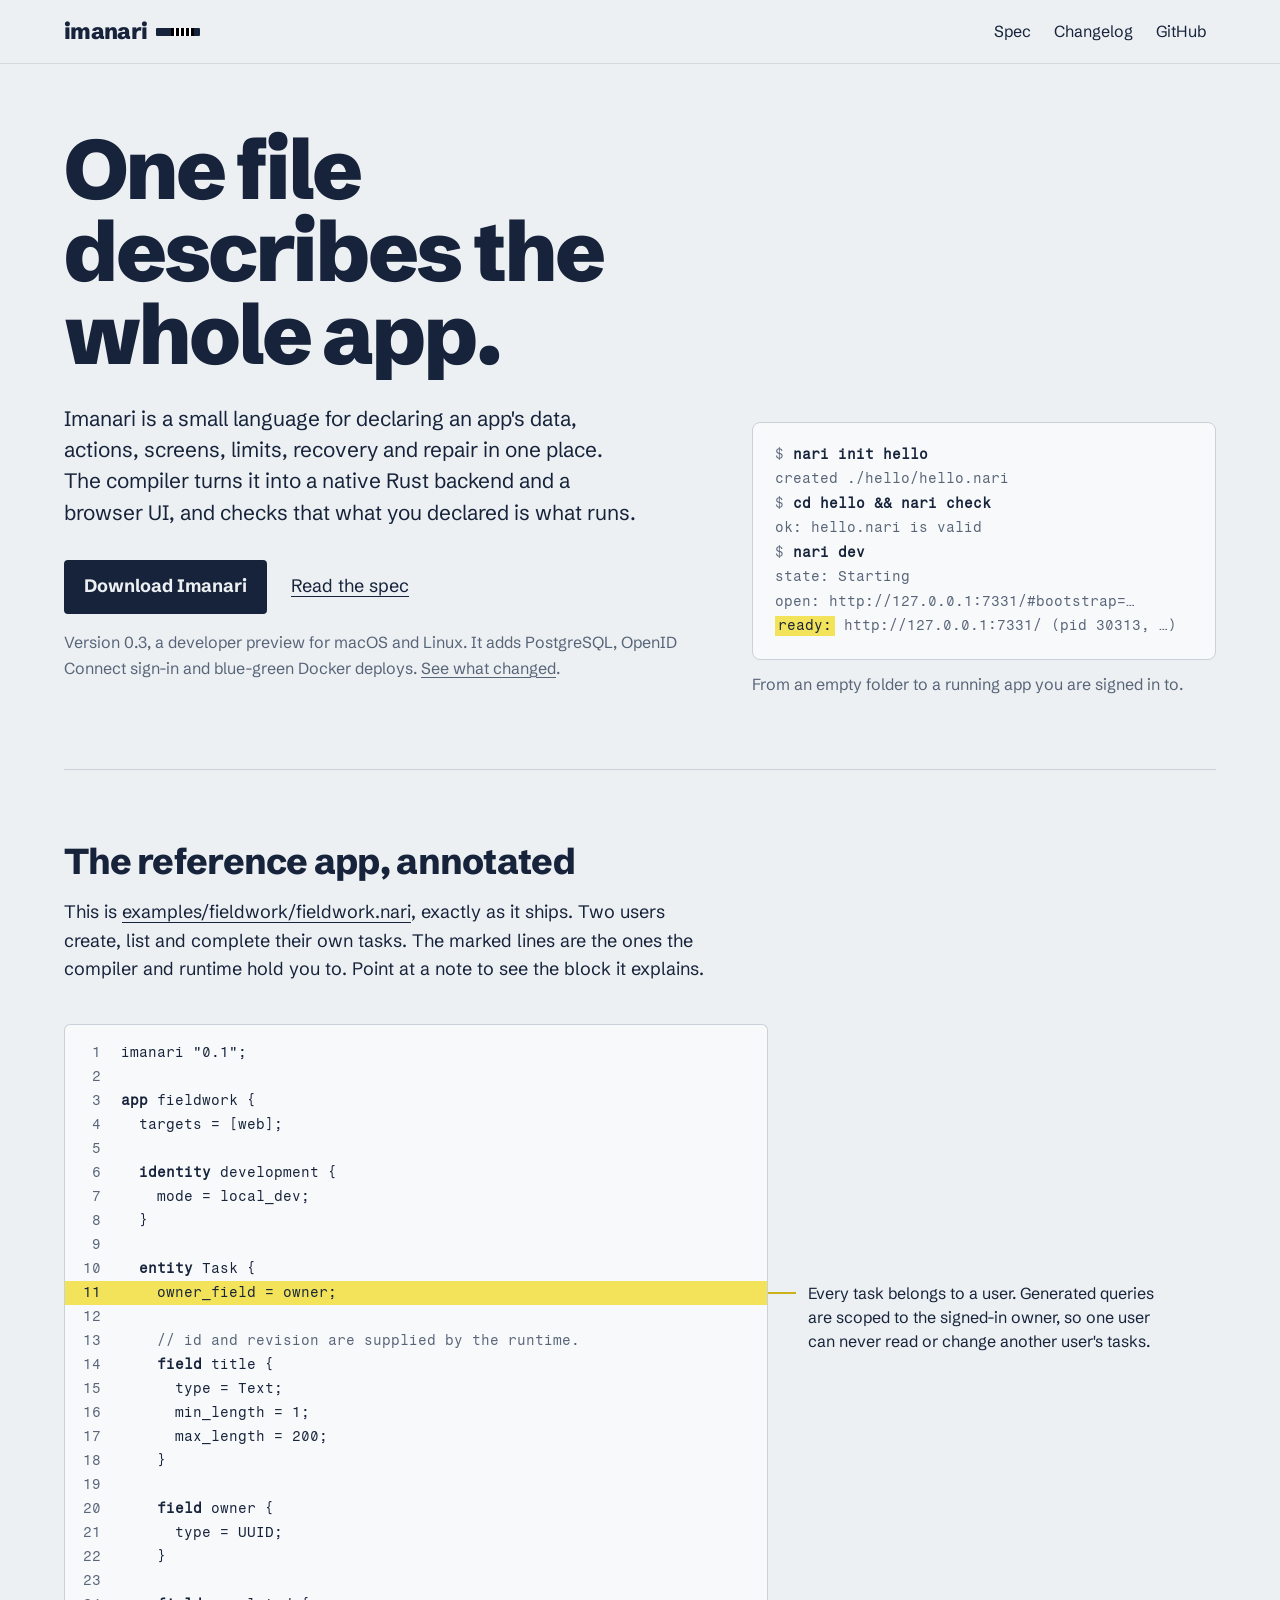
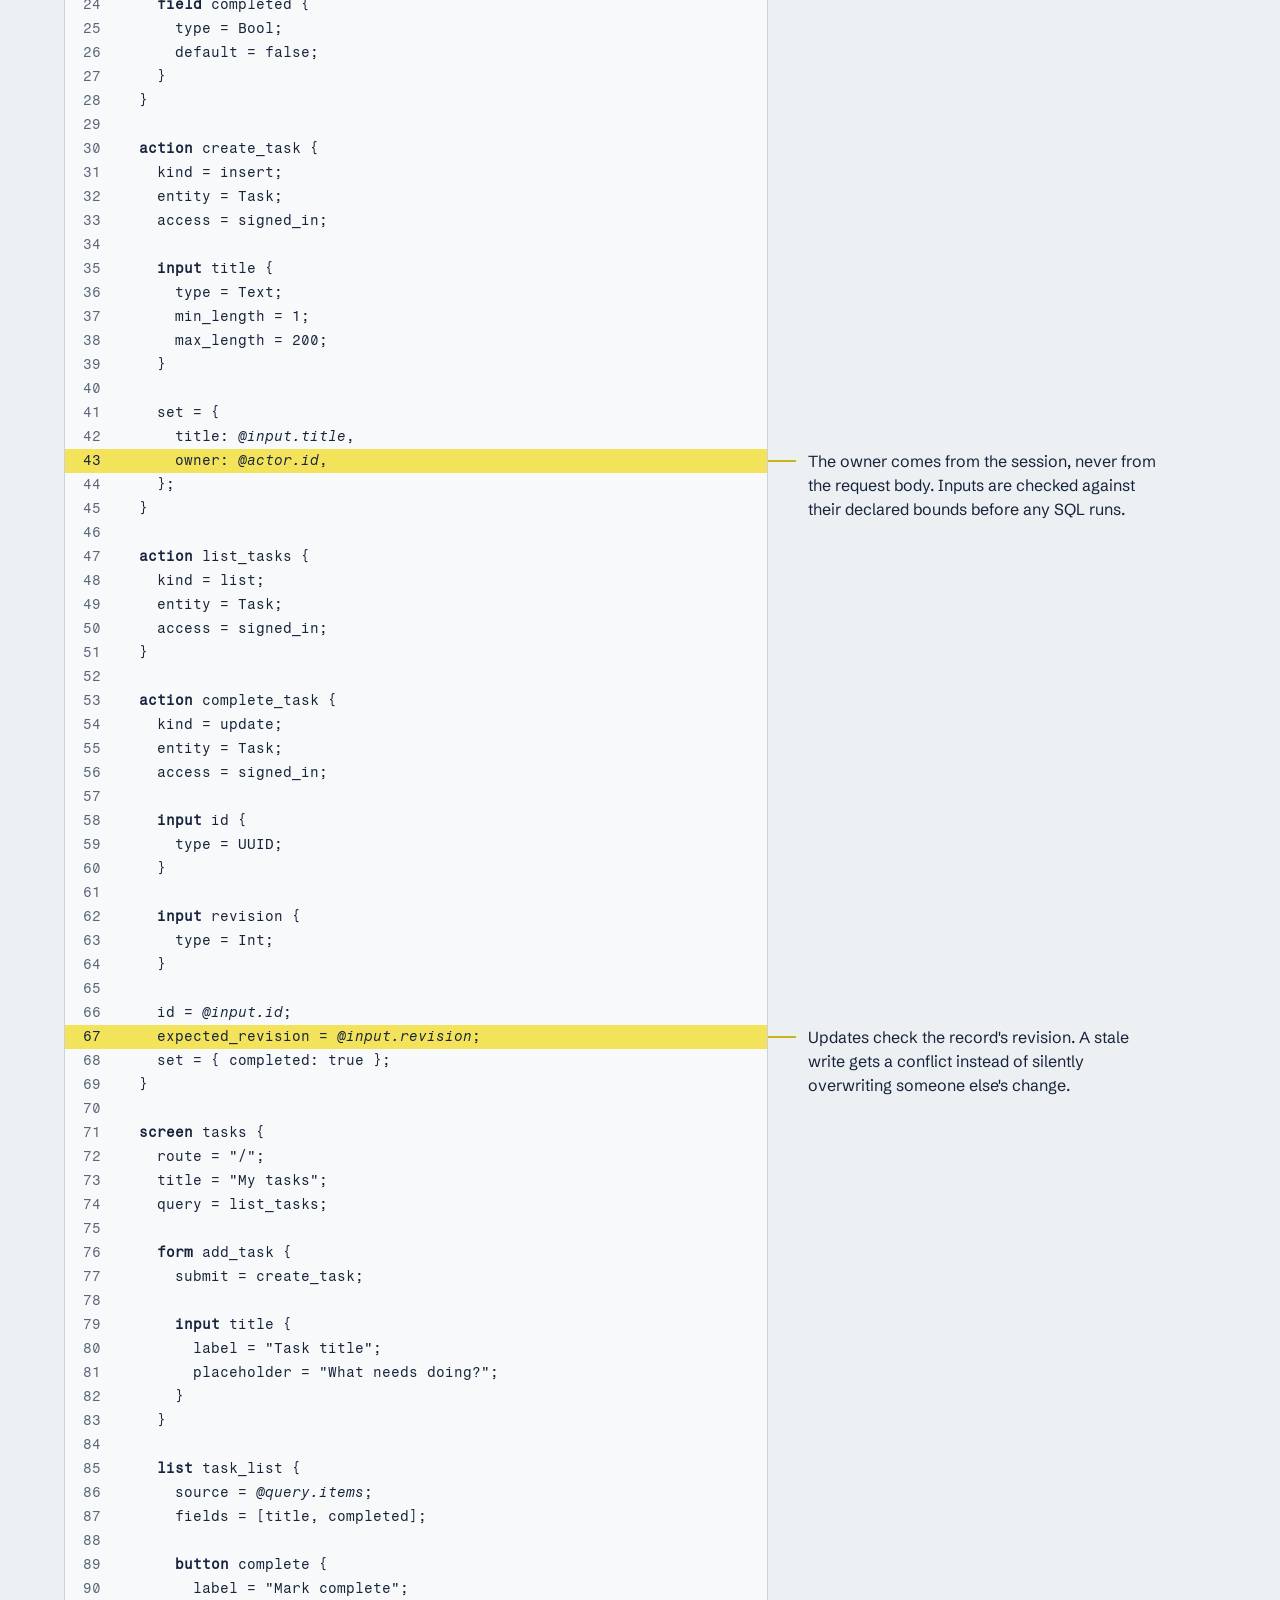
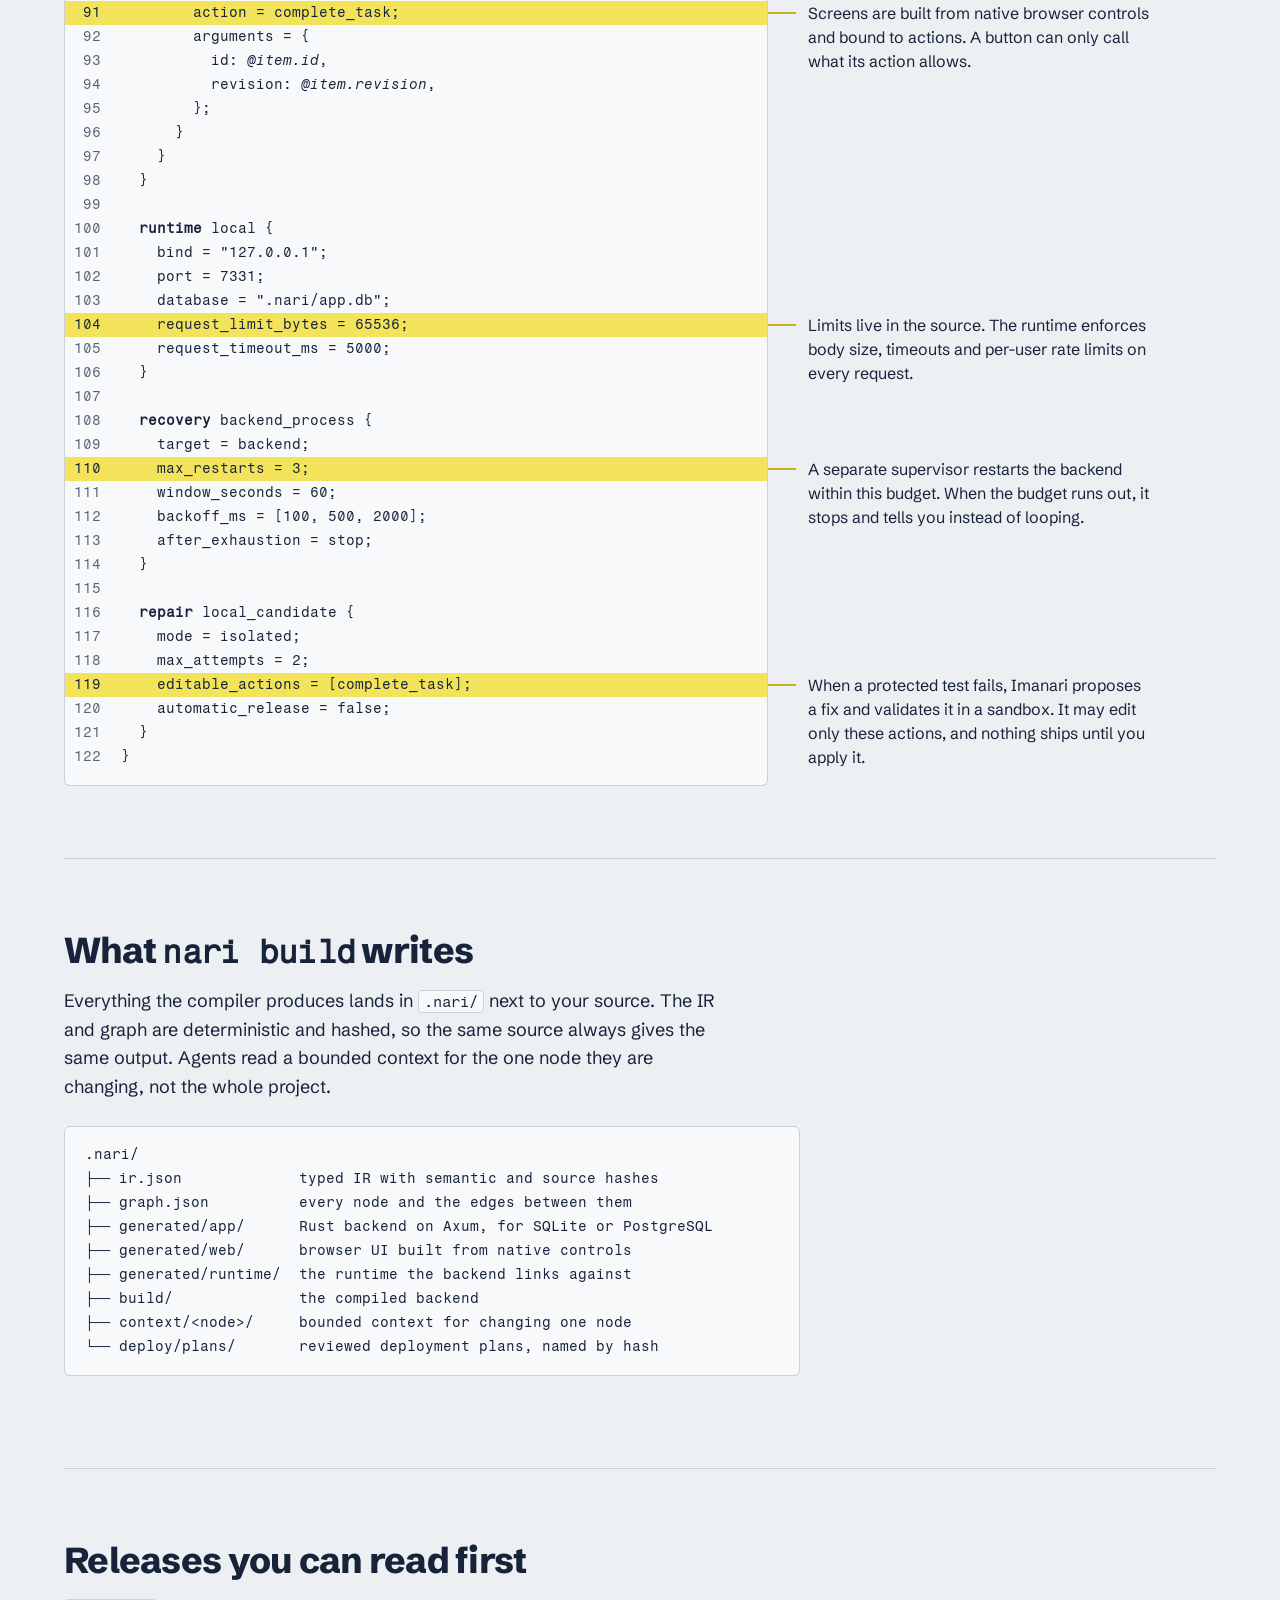
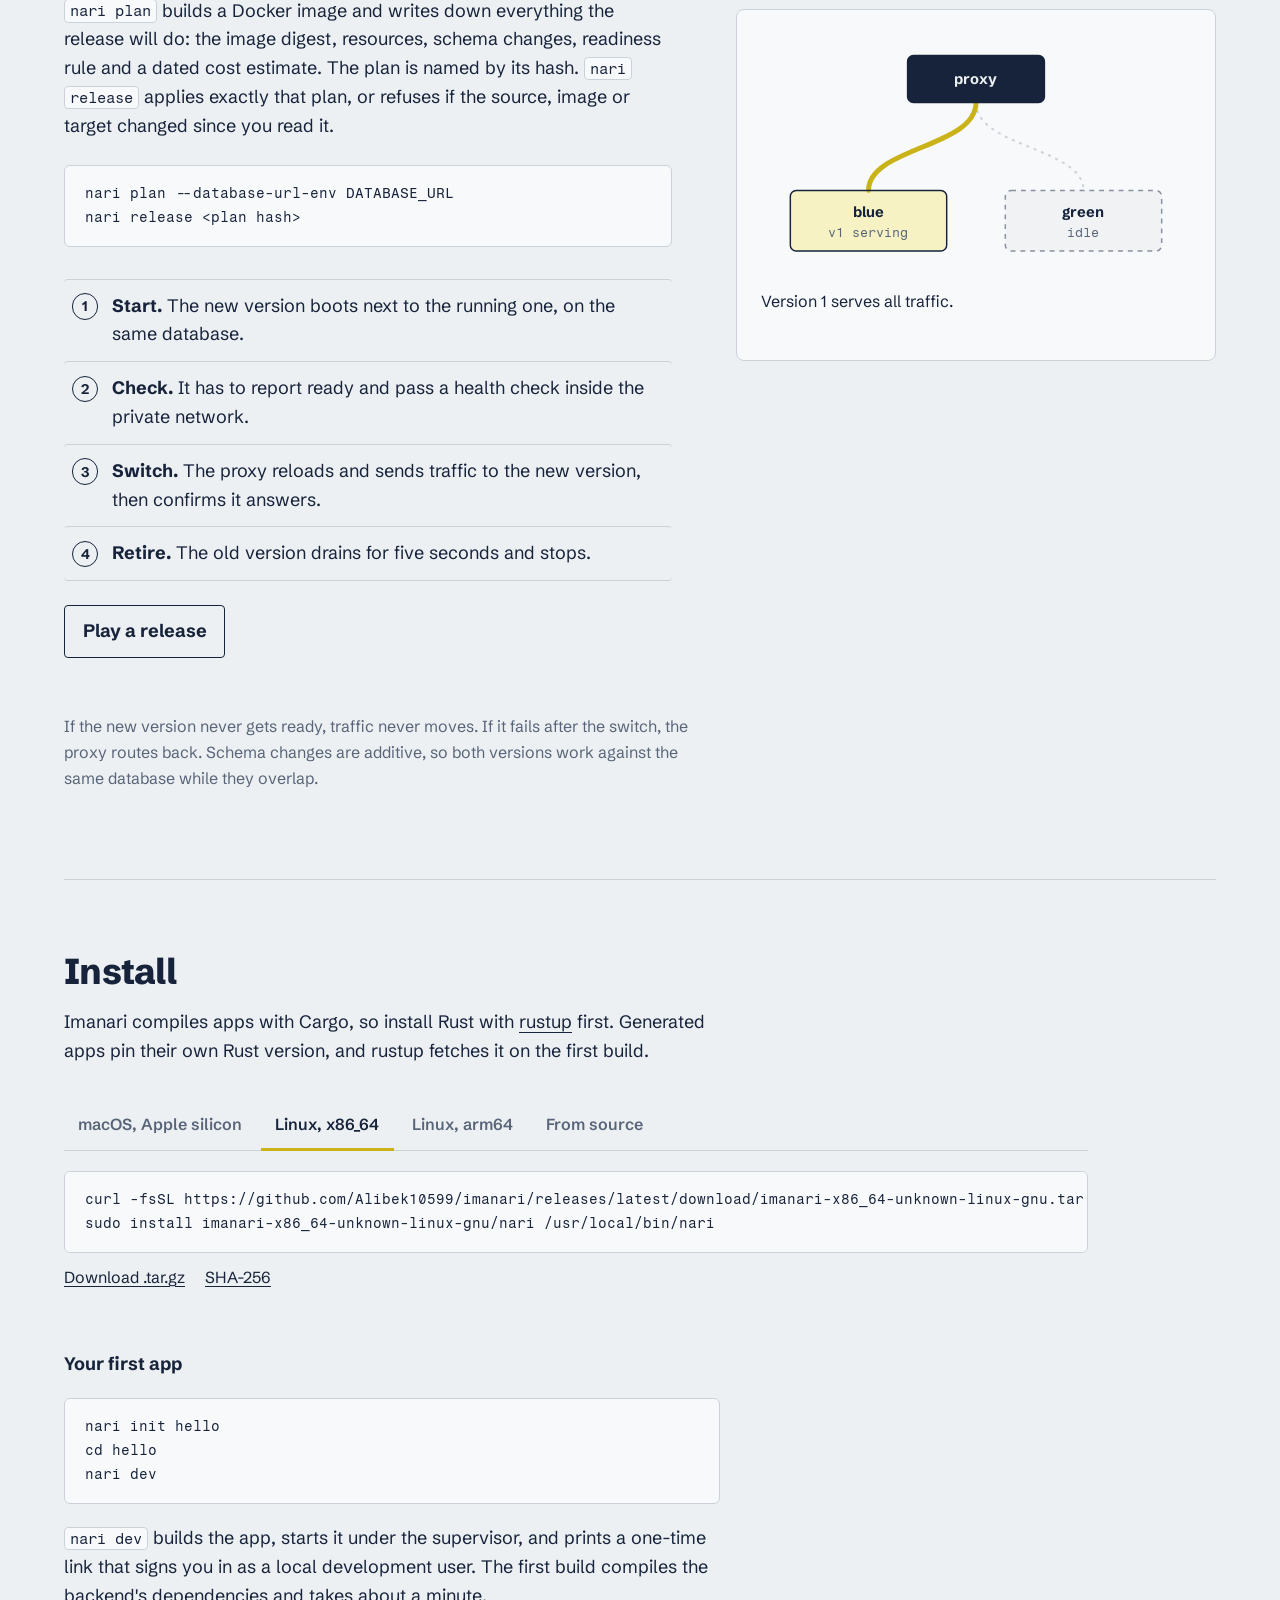
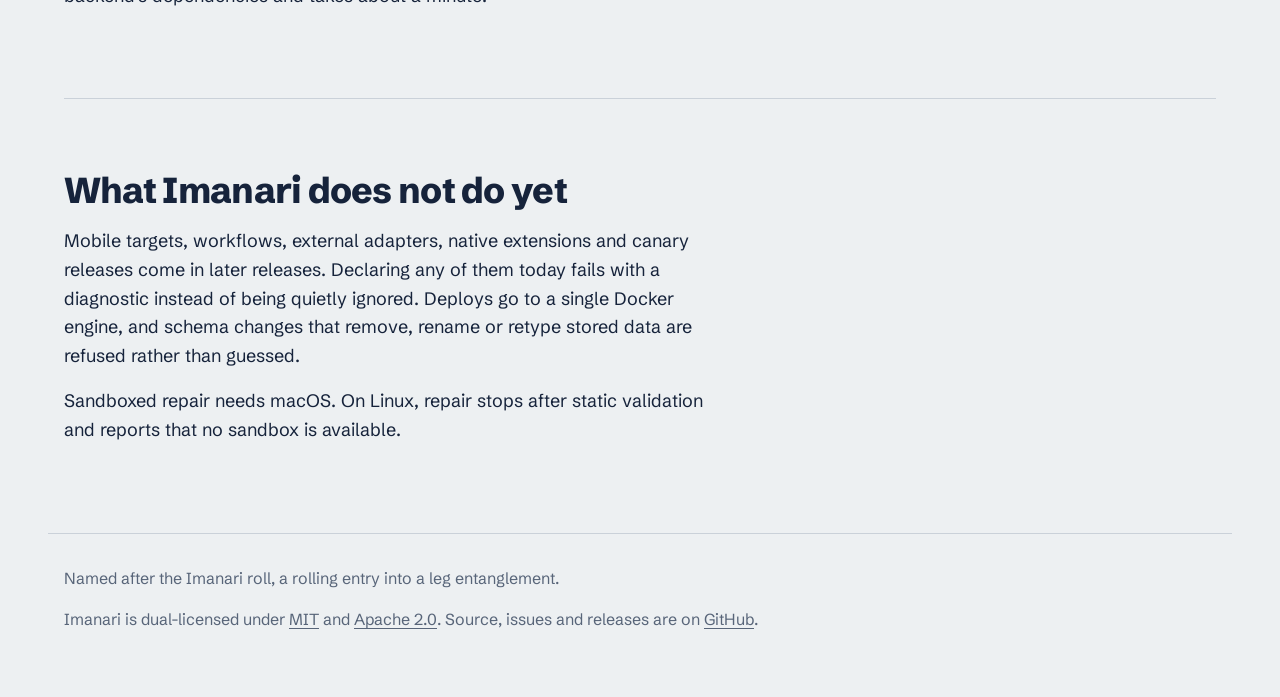
==== commit 89cd1354: "feat: redesign the site for 0.3 with interactive pieces The home page now covers what 0.3 shipped. A" ====
--- a/index.html
+++ b/index.html
@@ -10,48 +10,62 @@
 <link rel="preconnect" href="https://fonts.gstatic.com" crossorigin>
 <link rel="stylesheet" href="https://fonts.googleapis.com/css2?family=Fragment+Mono&family=Schibsted+Grotesk:ital,wght@0,400..900;1,400..900&display=swap">
 <link rel="stylesheet" href="style.css">
+<script src="site.js" defer></script>
 </head>
 <body>
 <header class="top">
   <a class="wordmark" href="./" aria-label="Imanari home">imanari<span class="belt" aria-hidden="true"></span></a>
   <nav aria-label="Primary">
-    <a href="https://github.com/Alibek10599/imanari/blob/main/docs/spec.md">Spec</a>
-    <a href="https://github.com/Alibek10599/imanari/blob/main/CHANGELOG.md">Changelog</a>
+    <a href="spec.html">Spec</a>
+    <a href="changelog.html">Changelog</a>
     <a href="https://github.com/Alibek10599/imanari">GitHub</a>
   </nav>
 </header>
 
 <main>
   <section class="intro">
+    <div>
     <h1>One file describes the whole app.</h1>
     <p class="lede">Imanari is a small language for declaring an app's data, actions, screens, limits, recovery and repair in one place. The compiler turns it into a native Rust backend and a browser UI, and checks that what you declared is what runs.</p>
     <p class="actions">
       <a class="button" href="#install">Download Imanari</a>
-      <a class="quiet" href="https://github.com/Alibek10599/imanari/blob/main/docs/spec.md">Read the spec</a>
+      <a class="quiet" href="spec.html">Read the spec</a>
     </p>
-    <p class="fine">Version 0.2, a developer preview for macOS and Linux.</p>
+    <p class="fine">Version 0.3, a developer preview for macOS and Linux. It adds PostgreSQL, OpenID Connect sign-in and blue-green Docker deploys. <a href="changelog.html">See what changed</a>.</p>
+    </div>
+    <figure class="session">
+<pre aria-label="Terminal session"><code><span class="cmd">nari init hello</span>
+created ./hello/hello.nari
+<span class="cmd">cd hello &amp;&amp; nari check</span>
+ok: hello.nari is valid
+<span class="cmd">nari dev</span>
+state: Starting
+open: http://127.0.0.1:7331/#bootstrap=…
+<span class="hl">ready:</span> http://127.0.0.1:7331/ (pid 30313, …)</code></pre>
+      <figcaption>From an empty folder to a running app you are signed in to.</figcaption>
+    </figure>
   </section>
 
   <section class="listing" aria-labelledby="listing-title">
     <div class="prose">
       <h2 id="listing-title">The reference app, annotated</h2>
-      <p>This is <a href="https://github.com/Alibek10599/imanari/blob/main/examples/fieldwork/fieldwork.nari">examples/fieldwork/fieldwork.nari</a>, exactly as it ships. Two users create, list and complete their own tasks. The marked lines are the ones the compiler and runtime hold you to.</p>
+      <p>This is <a href="https://github.com/Alibek10599/imanari/blob/main/examples/fieldwork/fieldwork.nari">examples/fieldwork/fieldwork.nari</a>, exactly as it ships. Two users create, list and complete their own tasks. The marked lines are the ones the compiler and runtime hold you to. Point at a note to see the block it explains.</p>
     </div>
     <div class="code">
 <div class="seg"><pre><code><span data-n="1">imanari &quot;0.1&quot;;</span><span data-n="2"></span><span data-n="3"><span class="k">app</span> fieldwork {</span><span data-n="4">  targets = [web];</span><span data-n="5"></span><span data-n="6">  <span class="k">identity</span> development {</span><span data-n="7">    mode = local_dev;</span><span data-n="8">  }</span><span data-n="9"></span></code></pre></div>
-<div class="seg annotated"><pre><code><span data-n="10">  <span class="k">entity</span> Task {</span><span class="hl" data-n="11">    owner_field = owner;</span><span data-n="12"></span><span data-n="13"><span class="c">    // id and revision are supplied by the runtime.</span></span><span data-n="14">    <span class="k">field</span> title {</span><span data-n="15">      type = Text;</span><span data-n="16">      min_length = 1;</span><span data-n="17">      max_length = 200;</span><span data-n="18">    }</span><span data-n="19"></span><span data-n="20">    <span class="k">field</span> owner {</span><span data-n="21">      type = UUID;</span><span data-n="22">    }</span><span data-n="23"></span><span data-n="24">    <span class="k">field</span> completed {</span><span data-n="25">      type = Bool;</span><span data-n="26">      default = false;</span><span data-n="27">    }</span><span data-n="28">  }</span></code></pre><p class="note" style="--at:1">Every task belongs to a user. Generated queries are scoped to the signed-in owner, so one user can never read or change another user&#x27;s tasks.</p></div>
+<div class="seg annotated"><pre><code><span data-n="10">  <span class="k">entity</span> Task {</span><span class="hl" style="--i:0" data-n="11">    owner_field = owner;</span><span data-n="12"></span><span data-n="13"><span class="c">    // id and revision are supplied by the runtime.</span></span><span data-n="14">    <span class="k">field</span> title {</span><span data-n="15">      type = Text;</span><span data-n="16">      min_length = 1;</span><span data-n="17">      max_length = 200;</span><span data-n="18">    }</span><span data-n="19"></span><span data-n="20">    <span class="k">field</span> owner {</span><span data-n="21">      type = UUID;</span><span data-n="22">    }</span><span data-n="23"></span><span data-n="24">    <span class="k">field</span> completed {</span><span data-n="25">      type = Bool;</span><span data-n="26">      default = false;</span><span data-n="27">    }</span><span data-n="28">  }</span></code></pre><p class="note" style="--at:1">Every task belongs to a user. Generated queries are scoped to the signed-in owner, so one user can never read or change another user&#x27;s tasks.</p></div>
 <div class="seg"><pre><code><span data-n="29"></span></code></pre></div>
-<div class="seg annotated"><pre><code><span data-n="30">  <span class="k">action</span> create_task {</span><span data-n="31">    kind = insert;</span><span data-n="32">    entity = Task;</span><span data-n="33">    access = signed_in;</span><span data-n="34"></span><span data-n="35">    <span class="k">input</span> title {</span><span data-n="36">      type = Text;</span><span data-n="37">      min_length = 1;</span><span data-n="38">      max_length = 200;</span><span data-n="39">    }</span><span data-n="40"></span><span data-n="41">    set = {</span><span data-n="42">      title: <span class="r">@input.title</span>,</span><span class="hl" data-n="43">      owner: <span class="r">@actor.id</span>,</span><span data-n="44">    };</span><span data-n="45">  }</span></code></pre><p class="note" style="--at:13">The owner comes from the session, never from the request body. Inputs are checked against their declared bounds before any SQL runs.</p></div>
+<div class="seg annotated"><pre><code><span data-n="30">  <span class="k">action</span> create_task {</span><span data-n="31">    kind = insert;</span><span data-n="32">    entity = Task;</span><span data-n="33">    access = signed_in;</span><span data-n="34"></span><span data-n="35">    <span class="k">input</span> title {</span><span data-n="36">      type = Text;</span><span data-n="37">      min_length = 1;</span><span data-n="38">      max_length = 200;</span><span data-n="39">    }</span><span data-n="40"></span><span data-n="41">    set = {</span><span data-n="42">      title: <span class="r">@input.title</span>,</span><span class="hl" style="--i:1" data-n="43">      owner: <span class="r">@actor.id</span>,</span><span data-n="44">    };</span><span data-n="45">  }</span></code></pre><p class="note" style="--at:13">The owner comes from the session, never from the request body. Inputs are checked against their declared bounds before any SQL runs.</p></div>
 <div class="seg"><pre><code><span data-n="46"></span><span data-n="47">  <span class="k">action</span> list_tasks {</span><span data-n="48">    kind = list;</span><span data-n="49">    entity = Task;</span><span data-n="50">    access = signed_in;</span><span data-n="51">  }</span><span data-n="52"></span></code></pre></div>
-<div class="seg annotated"><pre><code><span data-n="53">  <span class="k">action</span> complete_task {</span><span data-n="54">    kind = update;</span><span data-n="55">    entity = Task;</span><span data-n="56">    access = signed_in;</span><span data-n="57"></span><span data-n="58">    <span class="k">input</span> id {</span><span data-n="59">      type = UUID;</span><span data-n="60">    }</span><span data-n="61"></span><span data-n="62">    <span class="k">input</span> revision {</span><span data-n="63">      type = Int;</span><span data-n="64">    }</span><span data-n="65"></span><span data-n="66">    id = <span class="r">@input.id</span>;</span><span class="hl" data-n="67">    expected_revision = <span class="r">@input.revision</span>;</span><span data-n="68">    set = { completed: true };</span><span data-n="69">  }</span></code></pre><p class="note" style="--at:14">Updates check the record&#x27;s revision. A stale write gets a conflict instead of silently overwriting someone else&#x27;s change.</p></div>
+<div class="seg annotated"><pre><code><span data-n="53">  <span class="k">action</span> complete_task {</span><span data-n="54">    kind = update;</span><span data-n="55">    entity = Task;</span><span data-n="56">    access = signed_in;</span><span data-n="57"></span><span data-n="58">    <span class="k">input</span> id {</span><span data-n="59">      type = UUID;</span><span data-n="60">    }</span><span data-n="61"></span><span data-n="62">    <span class="k">input</span> revision {</span><span data-n="63">      type = Int;</span><span data-n="64">    }</span><span data-n="65"></span><span data-n="66">    id = <span class="r">@input.id</span>;</span><span class="hl" style="--i:2" data-n="67">    expected_revision = <span class="r">@input.revision</span>;</span><span data-n="68">    set = { completed: true };</span><span data-n="69">  }</span></code></pre><p class="note" style="--at:14">Updates check the record&#x27;s revision. A stale write gets a conflict instead of silently overwriting someone else&#x27;s change.</p></div>
 <div class="seg"><pre><code><span data-n="70"></span></code></pre></div>
-<div class="seg annotated"><pre><code><span data-n="71">  <span class="k">screen</span> tasks {</span><span data-n="72">    route = &quot;/&quot;;</span><span data-n="73">    title = &quot;My tasks&quot;;</span><span data-n="74">    query = list_tasks;</span><span data-n="75"></span><span data-n="76">    <span class="k">form</span> add_task {</span><span data-n="77">      submit = create_task;</span><span data-n="78"></span><span data-n="79">      <span class="k">input</span> title {</span><span data-n="80">        label = &quot;Task title&quot;;</span><span data-n="81">        placeholder = &quot;What needs doing?&quot;;</span><span data-n="82">      }</span><span data-n="83">    }</span><span data-n="84"></span><span data-n="85">    <span class="k">list</span> task_list {</span><span data-n="86">      source = <span class="r">@query.items</span>;</span><span data-n="87">      fields = [title, completed];</span><span data-n="88"></span><span data-n="89">      <span class="k">button</span> complete {</span><span data-n="90">        label = &quot;Mark complete&quot;;</span><span class="hl" data-n="91">        action = complete_task;</span><span data-n="92">        arguments = {</span><span data-n="93">          id: <span class="r">@item.id</span>,</span><span data-n="94">          revision: <span class="r">@item.revision</span>,</span><span data-n="95">        };</span><span data-n="96">      }</span><span data-n="97">    }</span><span data-n="98">  }</span></code></pre><p class="note" style="--at:20">Screens are built from native browser controls and bound to actions. A button can only call what its action allows.</p></div>
+<div class="seg annotated"><pre><code><span data-n="71">  <span class="k">screen</span> tasks {</span><span data-n="72">    route = &quot;/&quot;;</span><span data-n="73">    title = &quot;My tasks&quot;;</span><span data-n="74">    query = list_tasks;</span><span data-n="75"></span><span data-n="76">    <span class="k">form</span> add_task {</span><span data-n="77">      submit = create_task;</span><span data-n="78"></span><span data-n="79">      <span class="k">input</span> title {</span><span data-n="80">        label = &quot;Task title&quot;;</span><span data-n="81">        placeholder = &quot;What needs doing?&quot;;</span><span data-n="82">      }</span><span data-n="83">    }</span><span data-n="84"></span><span data-n="85">    <span class="k">list</span> task_list {</span><span data-n="86">      source = <span class="r">@query.items</span>;</span><span data-n="87">      fields = [title, completed];</span><span data-n="88"></span><span data-n="89">      <span class="k">button</span> complete {</span><span data-n="90">        label = &quot;Mark complete&quot;;</span><span class="hl" style="--i:3" data-n="91">        action = complete_task;</span><span data-n="92">        arguments = {</span><span data-n="93">          id: <span class="r">@item.id</span>,</span><span data-n="94">          revision: <span class="r">@item.revision</span>,</span><span data-n="95">        };</span><span data-n="96">      }</span><span data-n="97">    }</span><span data-n="98">  }</span></code></pre><p class="note" style="--at:20">Screens are built from native browser controls and bound to actions. A button can only call what its action allows.</p></div>
 <div class="seg"><pre><code><span data-n="99"></span></code></pre></div>
-<div class="seg annotated"><pre><code><span data-n="100">  <span class="k">runtime</span> local {</span><span data-n="101">    bind = &quot;127.0.0.1&quot;;</span><span data-n="102">    port = 7331;</span><span data-n="103">    database = &quot;.nari/app.db&quot;;</span><span class="hl" data-n="104">    request_limit_bytes = 65536;</span><span data-n="105">    request_timeout_ms = 5000;</span><span data-n="106">  }</span></code></pre><p class="note" style="--at:4">Limits live in the source. The runtime enforces body size, timeouts and per-user rate limits on every request.</p></div>
+<div class="seg annotated"><pre><code><span data-n="100">  <span class="k">runtime</span> local {</span><span data-n="101">    bind = &quot;127.0.0.1&quot;;</span><span data-n="102">    port = 7331;</span><span data-n="103">    database = &quot;.nari/app.db&quot;;</span><span class="hl" style="--i:4" data-n="104">    request_limit_bytes = 65536;</span><span data-n="105">    request_timeout_ms = 5000;</span><span data-n="106">  }</span></code></pre><p class="note" style="--at:4">Limits live in the source. The runtime enforces body size, timeouts and per-user rate limits on every request.</p></div>
 <div class="seg"><pre><code><span data-n="107"></span></code></pre></div>
-<div class="seg annotated"><pre><code><span data-n="108">  <span class="k">recovery</span> backend_process {</span><span data-n="109">    target = backend;</span><span class="hl" data-n="110">    max_restarts = 3;</span><span data-n="111">    window_seconds = 60;</span><span data-n="112">    backoff_ms = [100, 500, 2000];</span><span data-n="113">    after_exhaustion = stop;</span><span data-n="114">  }</span></code></pre><p class="note" style="--at:2">A separate supervisor restarts the backend within this budget. When the budget runs out, it stops and tells you instead of looping.</p></div>
+<div class="seg annotated"><pre><code><span data-n="108">  <span class="k">recovery</span> backend_process {</span><span data-n="109">    target = backend;</span><span class="hl" style="--i:5" data-n="110">    max_restarts = 3;</span><span data-n="111">    window_seconds = 60;</span><span data-n="112">    backoff_ms = [100, 500, 2000];</span><span data-n="113">    after_exhaustion = stop;</span><span data-n="114">  }</span></code></pre><p class="note" style="--at:2">A separate supervisor restarts the backend within this budget. When the budget runs out, it stops and tells you instead of looping.</p></div>
 <div class="seg"><pre><code><span data-n="115"></span></code></pre></div>
-<div class="seg annotated"><pre><code><span data-n="116">  <span class="k">repair</span> local_candidate {</span><span data-n="117">    mode = isolated;</span><span data-n="118">    max_attempts = 2;</span><span class="hl" data-n="119">    editable_actions = [complete_task];</span><span data-n="120">    automatic_release = false;</span><span data-n="121">  }</span></code></pre><p class="note" style="--at:3">When a protected test fails, Imanari proposes a fix and validates it in a sandbox. It may edit only these actions, and nothing ships until you apply it.</p></div>
+<div class="seg annotated"><pre><code><span data-n="116">  <span class="k">repair</span> local_candidate {</span><span data-n="117">    mode = isolated;</span><span data-n="118">    max_attempts = 2;</span><span class="hl" style="--i:6" data-n="119">    editable_actions = [complete_task];</span><span data-n="120">    automatic_release = false;</span><span data-n="121">  }</span></code></pre><p class="note" style="--at:3">When a protected test fails, Imanari proposes a fix and validates it in a sandbox. It may edit only these actions, and nothing ships until you apply it.</p></div>
 <div class="seg"><pre><code><span data-n="122">}</span></code></pre></div>
     </div>
   </section>
@@ -64,11 +78,50 @@
 <pre class="tree" aria-label="Build output">.nari/
 ├── ir.json             typed IR with semantic and source hashes
 ├── graph.json          every node and the edges between them
-├── generated/app/      Rust backend: Axum and SQLx on SQLite
+├── generated/app/      Rust backend on Axum, for SQLite or PostgreSQL
 ├── generated/web/      browser UI built from native controls
 ├── generated/runtime/  the runtime the backend links against
 ├── build/              the compiled backend
-└── context/&lt;node&gt;/     bounded context for changing one node</pre>
+├── context/&lt;node&gt;/     bounded context for changing one node
+└── deploy/plans/       reviewed deployment plans, named by hash</pre>
+  </section>
+
+  <section class="deploy" id="deploy" aria-labelledby="deploy-title">
+    <div class="split">
+      <div class="prose">
+        <h2 id="deploy-title">Releases you can read first</h2>
+        <p><code>nari plan</code> builds a Docker image and writes down everything the release will do: the image digest, resources, schema changes, readiness rule and a dated cost estimate. The plan is named by its hash. <code>nari release</code> applies exactly that plan, or refuses if the source, image or target changed since you read it.</p>
+<pre><code>nari plan --database-url-env DATABASE_URL
+nari release &lt;plan hash&gt;</code></pre>
+        <ol class="steps">
+          <li><strong>Start.</strong> The new version boots next to the running one, on the same database.</li>
+          <li><strong>Check.</strong> It has to report ready and pass a health check inside the private network.</li>
+          <li><strong>Switch.</strong> The proxy reloads and sends traffic to the new version, then confirms it answers.</li>
+          <li><strong>Retire.</strong> The old version drains for five seconds and stops.</li>
+        </ol>
+        <p class="play-row"><button class="play" type="button" hidden>Play a release</button></p>
+      </div>
+
+      <figure class="rollout" data-step="0">
+        <svg viewBox="0 0 440 236" role="img" aria-labelledby="rollout-title">
+          <title id="rollout-title">An nginx proxy in front of two app containers, blue and green</title>
+          <path class="route" d="M220 66 C220 112 110 112 110 156"/>
+          <path class="route" d="M220 66 C220 112 330 112 330 156"/>
+          <path class="flow flow-blue" pathLength="1" d="M220 66 C220 112 110 112 110 156"/>
+          <path class="flow flow-green" pathLength="1" d="M220 66 C220 112 330 112 330 156"/>
+          <rect class="box proxy" x="150" y="18" width="140" height="48" rx="6"/>
+          <text class="name" x="220" y="47">proxy</text>
+          <rect class="box blue" x="30" y="156" width="160" height="62" rx="6"/>
+          <text class="name" x="110" y="183">blue</text>
+          <text class="state state-blue" x="110" y="204">v1 serving</text>
+          <rect class="box green" x="250" y="156" width="160" height="62" rx="6"/>
+          <text class="name" x="330" y="183">green</text>
+          <text class="state state-green" x="330" y="204">idle</text>
+        </svg>
+        <figcaption class="status" aria-live="polite">Version 1 serves all traffic.</figcaption>
+      </figure>
+    </div>
+    <p class="fine after">If the new version never gets ready, traffic never moves. If it fails after the switch, the proxy routes back. Schema changes are additive, so both versions work against the same database while they overlap.</p>
   </section>
 
   <section class="install" id="install" aria-labelledby="install-title">
@@ -78,25 +131,25 @@
     </div>
 
     <div class="platforms">
-      <div class="platform">
+      <div class="platform" id="install-macos">
         <h3>macOS, Apple silicon</h3>
 <pre><code>curl -fsSL https://github.com/Alibek10599/imanari/releases/latest/download/imanari-aarch64-apple-darwin.tar.gz | tar -xz
 sudo install imanari-aarch64-apple-darwin/nari /usr/local/bin/nari</code></pre>
         <p class="files"><a href="https://github.com/Alibek10599/imanari/releases/latest/download/imanari-aarch64-apple-darwin.tar.gz">Download .tar.gz</a> <a href="https://github.com/Alibek10599/imanari/releases/latest/download/imanari-aarch64-apple-darwin.tar.gz.sha256">SHA-256</a></p>
       </div>
-      <div class="platform">
+      <div class="platform" id="install-linux-x64">
         <h3>Linux, x86_64</h3>
 <pre><code>curl -fsSL https://github.com/Alibek10599/imanari/releases/latest/download/imanari-x86_64-unknown-linux-gnu.tar.gz | tar -xz
 sudo install imanari-x86_64-unknown-linux-gnu/nari /usr/local/bin/nari</code></pre>
         <p class="files"><a href="https://github.com/Alibek10599/imanari/releases/latest/download/imanari-x86_64-unknown-linux-gnu.tar.gz">Download .tar.gz</a> <a href="https://github.com/Alibek10599/imanari/releases/latest/download/imanari-x86_64-unknown-linux-gnu.tar.gz.sha256">SHA-256</a></p>
       </div>
-      <div class="platform">
+      <div class="platform" id="install-linux-arm64">
         <h3>Linux, arm64</h3>
 <pre><code>curl -fsSL https://github.com/Alibek10599/imanari/releases/latest/download/imanari-aarch64-unknown-linux-gnu.tar.gz | tar -xz
 sudo install imanari-aarch64-unknown-linux-gnu/nari /usr/local/bin/nari</code></pre>
         <p class="files"><a href="https://github.com/Alibek10599/imanari/releases/latest/download/imanari-aarch64-unknown-linux-gnu.tar.gz">Download .tar.gz</a> <a href="https://github.com/Alibek10599/imanari/releases/latest/download/imanari-aarch64-unknown-linux-gnu.tar.gz.sha256">SHA-256</a></p>
       </div>
-      <div class="platform">
+      <div class="platform" id="install-source">
         <h3>From source</h3>
 <pre><code>cargo install --locked --git https://github.com/Alibek10599/imanari imanari</code></pre>
         <p class="files"><a href="https://github.com/Alibek10599/imanari/releases">All releases</a></p>
@@ -115,7 +168,7 @@
   <section class="status" aria-labelledby="status-title">
     <div class="prose">
       <h2 id="status-title">What Imanari does not do yet</h2>
-      <p>For now Imanari runs on your own machine. Mobile targets, production sign-in, PostgreSQL, migrations, workflows and deploys come in later releases. Declaring any of them today fails with a diagnostic instead of being quietly ignored.</p>
+      <p>Mobile targets, workflows, external adapters, native extensions and canary releases come in later releases. Declaring any of them today fails with a diagnostic instead of being quietly ignored. Deploys go to a single Docker engine, and schema changes that remove, rename or retype stored data are refused rather than guessed.</p>
       <p>Sandboxed repair needs macOS. On Linux, repair stops after static validation and reports that no sandbox is available.</p>
     </div>
   </section>
--- a/style.css
+++ b/style.css
@@ -7,6 +7,7 @@
   --marker: #f3e35a;
   --marker-edge: #c9b318;
   --on-marker: #16233b;
+  --wash: color-mix(in srgb, var(--marker) 34%, transparent);
   --sans: "Schibsted Grotesk", system-ui, sans-serif;
   --mono: "Fragment Mono", ui-monospace, "SF Mono", Menlo, monospace;
   --code-size: 0.875rem;
@@ -14,6 +15,8 @@
   --code-pad: 1rem;
   --gutter: 1rem;
   --gap: 2.5rem;
+  --header: 4rem;
+  --measure: 41rem;
   color-scheme: light;
 }
 
@@ -25,13 +28,14 @@
     --graphite: #9aa6b6;
     --rule: #2a3a55;
     --marker-edge: #f3e35a;
+    --wash: color-mix(in srgb, var(--ink) 9%, transparent);
     color-scheme: dark;
   }
 }
 
 *, *::before, *::after { box-sizing: border-box; }
 
-html { -webkit-text-size-adjust: 100%; }
+html { -webkit-text-size-adjust: 100%; scroll-padding-top: calc(var(--header) + 1.25rem); }
 
 body {
   margin: 0;
@@ -39,31 +43,53 @@
   color: var(--ink);
   font-family: var(--sans);
   font-size: 1.125rem;
-  line-height: 1.55;
+  line-height: 1.6;
   font-kerning: normal;
-}
-
-a { color: inherit; text-decoration-thickness: 1px; text-underline-offset: 0.18em; }
-a:hover { text-decoration-thickness: 2px; }
-a:focus-visible, .button:focus-visible { outline: 3px solid var(--marker-edge); outline-offset: 3px; border-radius: 2px; }
+  text-rendering: optimizeLegibility;
+}
+
+a { color: inherit; text-decoration-thickness: 1px; text-underline-offset: 0.2em; }
+a:hover { text-decoration-thickness: 2px; text-decoration-color: var(--marker-edge); }
+:focus-visible { outline: 3px solid var(--marker-edge); outline-offset: 3px; border-radius: 2px; }
+
+button { font: inherit; color: inherit; }
 
 code, pre { font-family: var(--mono); }
-p code, h2 code { font-size: 0.9em; }
-
-.top, main, .bottom { max-width: 74rem; margin: 0 auto; padding-left: var(--gutter); padding-right: var(--gutter); }
+
+.prose :not(pre) > code,
+.doc :not(pre) > code {
+  padding: 0.08em 0.32em;
+  border: 1px solid var(--rule);
+  border-radius: 4px;
+  background: var(--panel);
+  font-size: 0.86em;
+  -webkit-box-decoration-break: clone;
+  box-decoration-break: clone;
+}
+.prose h2 code, .doc h2 code { border: 0; background: none; padding: 0; font-size: 0.9em; }
+
+main, .bottom { max-width: 74rem; margin: 0 auto; padding-left: var(--gutter); padding-right: var(--gutter); }
 
 .top {
+  position: sticky;
+  top: 0;
+  z-index: 10;
   display: flex;
   align-items: center;
   justify-content: space-between;
   gap: 1rem;
-  padding-top: 1.25rem;
-  padding-bottom: 1.25rem;
-}
-
-.top nav { display: flex; gap: 1.25rem; font-size: 1rem; }
-.top nav a { text-decoration: none; }
-.top nav a:hover { text-decoration: underline; }
+  height: var(--header);
+  padding-inline: max(var(--gutter), calc((100% - 74rem) / 2 + var(--gutter)));
+  background: color-mix(in srgb, var(--paper) 84%, transparent);
+  border-bottom: 1px solid color-mix(in srgb, var(--rule) 70%, transparent);
+  -webkit-backdrop-filter: saturate(1.5) blur(12px);
+  backdrop-filter: saturate(1.5) blur(12px);
+}
+
+.top nav { display: flex; gap: 0.25rem; font-size: 1rem; }
+.top nav a { padding: 0.4rem 0.6rem; border-radius: 4px; text-decoration: none; }
+.top nav a:hover { background: var(--wash); }
+.top nav a[aria-current="page"] { text-decoration: underline 2px var(--marker-edge); text-underline-offset: 0.35em; }
 
 .wordmark {
   display: inline-flex;
@@ -86,12 +112,12 @@
     var(--ink);
 }
 
-section { padding: 4rem 0; border-top: 1px solid var(--rule); }
-section.intro { border-top: 0; padding-top: 3.5rem; }
-
-.prose { max-width: 38rem; }
-
-h1, h2, h3 { margin: 0; line-height: 1.1; }
+main > section { padding: 4.5rem 0; border-top: 1px solid var(--rule); }
+main > .intro { border-top: 0; padding-top: 4rem; }
+
+.prose { max-width: var(--measure); }
+
+h1, h2, h3 { margin: 0; line-height: 1.1; text-wrap: balance; }
 
 h1 {
   max-width: 12ch;
@@ -104,24 +130,27 @@
 h2 { font-size: clamp(1.75rem, 2vw + 1rem, 2.25rem); font-weight: 780; letter-spacing: -0.02em; margin-bottom: 1rem; }
 h3 { font-size: 1.125rem; font-weight: 700; margin-bottom: 0.6rem; }
 
-p { margin: 0 0 1rem; }
-
-.lede { max-width: 36rem; margin-top: 1.75rem; font-size: 1.25rem; line-height: 1.5; }
+p { margin: 0 0 1rem; text-wrap: pretty; }
+
+.intro { display: grid; gap: 3rem; }
+.intro > * { min-width: 0; }
+.lede { max-width: 36rem; margin-top: 1.75rem; font-size: 1.3rem; line-height: 1.5; }
 
 .actions { display: flex; flex-wrap: wrap; align-items: center; gap: 0.75rem 1.5rem; margin-top: 2rem; }
 
 .button {
   display: inline-block;
-  padding: 0.75rem 1.2rem;
+  padding: 0.8rem 1.25rem;
   background: var(--ink);
   color: var(--paper);
   font-weight: 700;
   text-decoration: none;
   border-radius: 4px;
-}
-.button:hover { background: color-mix(in srgb, var(--ink) 86%, var(--paper)); }
-
-.fine { color: var(--graphite); font-size: 1rem; }
+  transition: transform 0.15s ease, box-shadow 0.15s ease;
+}
+.button:hover { transform: translateY(-1px); box-shadow: 0 3px 0 var(--marker-edge); }
+
+.fine { max-width: 40rem; color: var(--graphite); font-size: 1rem; }
 
 .code { margin-top: 2.5rem; }
 
@@ -137,8 +166,8 @@
   font-size: var(--code-size);
   line-height: var(--code-line);
 }
-.seg:first-child pre { border-top: 1px solid var(--rule); border-radius: 4px 4px 0 0; padding-top: var(--code-pad); }
-.seg:last-child pre { border-bottom: 1px solid var(--rule); border-radius: 0 0 4px 4px; padding-bottom: var(--code-pad); }
+.seg:first-child pre { border-top: 1px solid var(--rule); border-radius: 6px 6px 0 0; padding-top: var(--code-pad); }
+.seg:last-child pre { border-bottom: 1px solid var(--rule); border-radius: 0 0 6px 6px; padding-bottom: var(--code-pad); }
 
 .seg code { display: block; min-width: max-content; }
 .seg code > span { display: block; padding-right: 1.25rem; white-space: pre; }
@@ -159,6 +188,10 @@
 .seg .c { color: var(--graphite); }
 .seg .hl .c { color: inherit; }
 
+.seg pre, .note { transition: opacity 0.2s ease; }
+.code:has(.annotated:hover) .seg:not(:hover) pre,
+.code:has(.annotated:hover) .seg:not(:hover) .note { opacity: 0.4; }
+
 .note {
   position: relative;
   align-self: start;
@@ -178,30 +211,313 @@
   border-top: 2px solid var(--marker-edge);
 }
 
-.tree, .platform pre, .prose pre {
-  margin: 1.5rem 0 0;
+@media (prefers-reduced-motion: no-preference) {
+  .js .sweep .seg code > span.hl {
+    background: linear-gradient(var(--marker), var(--marker)) no-repeat left / 0 100%;
+    color: inherit;
+  }
+  .js .sweep .seg code > span.hl::before { color: var(--graphite); }
+  .js .sweep.inview .seg code > span.hl {
+    background-size: 100% 100%;
+    color: var(--on-marker);
+    transition: background-size 0.75s cubic-bezier(0.25, 0.8, 0.25, 1) calc(0.2s + var(--i) * 0.18s), color 0.2s ease calc(0.45s + var(--i) * 0.18s);
+  }
+  .js .sweep.inview .seg code > span.hl::before { color: var(--on-marker); transition: color 0.2s ease calc(0.45s + var(--i) * 0.18s); }
+  html { scroll-behavior: smooth; }
+}
+
+.tree, .platform pre, .prose pre, .doc pre {
+  margin: 1.5rem 0 1.25rem;
   padding: var(--code-pad) 1.25rem;
   background: var(--panel);
   border: 1px solid var(--rule);
-  border-radius: 4px;
+  border-radius: 6px;
   overflow-x: auto;
   font-size: var(--code-size);
   line-height: var(--code-line);
 }
-.tree { max-width: 44rem; }
-
-.platforms {
+.tree { max-width: 46rem; }
+
+.codeblock { position: relative; }
+.codeblock pre { padding-right: 5rem; }
+.copy {
+  position: absolute;
+  top: 0.55rem;
+  right: 0.55rem;
+  padding: 0.35rem 0.6rem;
+  border: 1px solid var(--rule);
+  border-radius: 4px;
+  background: var(--paper);
+  color: var(--graphite);
+  font-size: 0.8125rem;
+  font-weight: 600;
+  line-height: 1;
+  cursor: pointer;
+  opacity: 0;
+  transition: opacity 0.15s ease, color 0.15s ease;
+}
+.codeblock:hover .copy, .codeblock:focus-within .copy { opacity: 1; }
+.copy:hover { color: var(--ink); border-color: var(--graphite); }
+@media (hover: none) { .copy { opacity: 1; } }
+
+.split { display: grid; grid-template-columns: minmax(0, 1fr); gap: 2.5rem; }
+.split > * { min-width: 0; }
+
+.session { margin: 0; align-self: end; }
+.session pre {
+  margin: 0;
+  padding: 1.25rem 1.4rem;
+  background: var(--panel);
+  border: 1px solid var(--rule);
+  border-radius: 8px;
+  overflow-x: auto;
+  color: var(--graphite);
+  font-size: var(--code-size);
+  line-height: 1.75;
+}
+.session .cmd { color: var(--ink); font-weight: 700; }
+.session .cmd::before { content: "$ "; color: var(--graphite); font-weight: 400; user-select: none; -webkit-user-select: none; }
+.session .hl { padding: 0.1em 0.2em; background: var(--marker); color: var(--on-marker); }
+.session figcaption { margin-top: 0.75rem; color: var(--graphite); font-size: 1rem; }
+
+.steps { list-style: none; counter-reset: step; margin: 2rem 0 0; padding: 0; }
+.steps li {
+  position: relative;
+  counter-increment: step;
+  padding: 0.75rem 0.75rem 0.75rem 3rem;
+  border-top: 1px solid var(--rule);
+  border-radius: 4px;
+  transition: background-color 0.2s ease;
+}
+.steps li:last-child { border-bottom: 1px solid var(--rule); }
+.steps li::before {
+  content: counter(step);
+  position: absolute;
+  left: 0.5rem;
+  top: 0.85rem;
   display: grid;
-  gap: 2.25rem;
+  place-items: center;
+  width: 1.65rem;
+  height: 1.65rem;
+  border: 1.5px solid var(--ink);
+  border-radius: 50%;
+  font-size: 0.875rem;
+  font-weight: 700;
+  line-height: 1;
+  transition: background-color 0.2s ease, color 0.2s ease;
+}
+.steps li[aria-current] { background: var(--wash); }
+.steps li[aria-current]::before { background: var(--ink); color: var(--paper); }
+.steps button {
+  display: block;
+  width: 100%;
+  padding: 0;
+  border: 0;
+  background: none;
+  text-align: left;
+  line-height: inherit;
+  cursor: pointer;
+}
+.steps button:focus-visible { outline-offset: 0.6rem; }
+.steps li:hover:not([aria-current]) { background: color-mix(in srgb, var(--wash) 50%, transparent); }
+
+.play-row { margin-top: 1.5rem; }
+.play {
+  padding: 0.7rem 1.1rem;
+  border: 1.5px solid var(--ink);
+  border-radius: 4px;
+  background: none;
+  font-weight: 700;
+  cursor: pointer;
+  transition: background-color 0.15s ease, color 0.15s ease;
+}
+.play:hover:not(:disabled) { background: var(--ink); color: var(--paper); }
+.play:disabled { opacity: 0.55; cursor: progress; }
+
+.rollout {
+  margin: 0;
+  padding: 1.75rem 1.5rem 1.25rem;
+  background: var(--panel);
+  border: 1px solid var(--rule);
+  border-radius: 8px;
+}
+.rollout svg { display: block; width: 100%; height: auto; overflow: visible; }
+.rollout .route { fill: none; stroke: var(--rule); stroke-width: 2; stroke-dasharray: 3 5; }
+.rollout .flow {
+  fill: none;
+  stroke: var(--marker-edge);
+  stroke-width: 5;
+  stroke-linecap: round;
+  stroke-dasharray: 1;
+  stroke-dashoffset: 1;
+  transition: stroke-dashoffset 0.7s cubic-bezier(0.4, 0, 0.2, 1);
+}
+.rollout:is([data-step="0"], [data-step="1"], [data-step="2"]) .flow-blue,
+.rollout:is([data-step="3"], [data-step="4"]) .flow-green { stroke-dashoffset: 0; }
+.rollout .box { fill: var(--paper); stroke: var(--ink); stroke-width: 1.5; transition: fill 0.3s ease, stroke 0.3s ease, opacity 0.3s ease; }
+.rollout .proxy { fill: var(--ink); }
+.rollout .name { fill: var(--ink); font: 700 15px var(--sans); text-anchor: middle; }
+.rollout .proxy + .name { fill: var(--paper); }
+.rollout .state { fill: var(--graphite); font: 13px var(--mono); text-anchor: middle; }
+.rollout:is([data-step="0"], [data-step="1"], [data-step="2"]) .blue,
+.rollout:is([data-step="3"], [data-step="4"]) .green { fill: var(--wash); }
+.rollout[data-step="0"] .green,
+.rollout[data-step="4"] .blue { stroke: var(--graphite); stroke-dasharray: 5 5; opacity: 0.7; }
+.rollout[data-step="1"] .green { stroke-dasharray: 5 5; animation: boot 1.1s ease-in-out infinite; }
+.rollout[data-step="3"] .blue { stroke: var(--graphite); }
+@keyframes boot { 50% { opacity: 0.45; } }
+.rollout .status { min-height: 3.2em; margin-top: 1.25rem; font-size: 1rem; line-height: 1.55; }
+
+.after { margin-top: 2.5rem; }
+
+.tabs {
+  display: flex;
+  flex-wrap: wrap;
+  gap: 0.25rem;
   max-width: 64rem;
-  margin: 2.5rem 0 3rem;
-}
-.platform pre { margin-top: 0; }
-.files { display: flex; gap: 1.25rem; margin-top: 0.6rem; font-size: 1rem; }
-
-.status p { color: var(--ink); }
+  margin-top: 2.25rem;
+  border-bottom: 1px solid var(--rule);
+}
+.tabs [role="tab"] {
+  margin-bottom: -1px;
+  padding: 0.65rem 0.9rem;
+  border: 0;
+  border-bottom: 3px solid transparent;
+  border-radius: 4px 4px 0 0;
+  background: none;
+  color: var(--graphite);
+  font-size: 1rem;
+  font-weight: 600;
+  cursor: pointer;
+}
+.tabs [role="tab"]:hover { color: var(--ink); background: var(--wash); }
+.tabs [aria-selected="true"] { color: var(--ink); border-bottom-color: var(--marker-edge); }
+
+.platforms { display: grid; grid-template-columns: minmax(0, 1fr); gap: 2.25rem; max-width: 64rem; margin: 2.5rem 0 3rem; }
+.js .platforms { margin-top: 1.25rem; }
+.js .platform h3 { position: absolute; width: 1px; height: 1px; overflow: hidden; clip-path: inset(50%); white-space: nowrap; }
+.platform pre { margin-top: 0; margin-bottom: 0; }
+.files { display: flex; gap: 1.25rem; margin-top: 0.75rem; font-size: 1rem; }
 
 .bottom { padding-top: 2rem; padding-bottom: 3rem; border-top: 1px solid var(--rule); color: var(--graphite); font-size: 1rem; }
+
+.doc { padding-top: 3rem; padding-bottom: 5rem; }
+.doc article { min-width: 0; max-width: var(--measure); }
+.doc h1 { max-width: none; margin-bottom: 1.25rem; font-size: clamp(2.25rem, 3vw + 1rem, 3.25rem); line-height: 1.04; }
+.doc section { margin-top: 3.5rem; padding-top: 2.25rem; border-top: 1px solid var(--rule); }
+.doc .head h2 { margin: 0 0 1rem; }
+.doc h3 { margin: 2.25rem 0 0.6rem; font-size: 1.3rem; }
+.doc .body > h3:first-child { margin-top: 0.5rem; }
+.doc p, .doc li { line-height: 1.68; }
+.doc ul, .doc ol { margin: 0 0 1.1rem; padding-left: 1.4rem; }
+.doc li { margin-bottom: 0.5rem; padding-left: 0.2rem; }
+.doc li::marker { color: var(--graphite); }
+.doc pre { margin-bottom: 1.5rem; }
+
+.anchor { margin-left: 0.4em; color: var(--graphite); font-weight: 500; text-decoration: none; opacity: 0; transition: opacity 0.15s ease; }
+h2:hover .anchor, h3:hover .anchor { opacity: 1; }
+.anchor:hover { color: var(--ink); }
+.changelog .body h3 .anchor { display: none; }
+@media (hover: none) { .anchor { display: none; } }
+
+.table { margin: 1.5rem 0; overflow-x: auto; }
+.doc table { width: 100%; border-collapse: collapse; font-size: 1rem; line-height: 1.45; }
+.doc th, .doc td { padding: 0.6rem 1rem 0.6rem 0; text-align: left; vertical-align: top; border-bottom: 1px solid var(--rule); }
+.doc th { border-bottom: 2px solid var(--ink); }
+.doc tbody tr { transition: background-color 0.15s ease; }
+.doc tbody tr:hover { background: var(--wash); }
+.doc td:first-child code { white-space: nowrap; }
+
+.toc { margin-bottom: 2.5rem; border: 1px solid var(--rule); border-radius: 6px; background: var(--panel); }
+.toc summary {
+  display: flex;
+  align-items: center;
+  justify-content: space-between;
+  padding: 0.8rem 1rem;
+  font-weight: 700;
+  list-style: none;
+  cursor: pointer;
+}
+.toc summary::-webkit-details-marker { display: none; }
+.toc summary::after {
+  content: "";
+  width: 0.5rem;
+  height: 0.5rem;
+  margin-top: -0.25rem;
+  border-right: 2px solid currentColor;
+  border-bottom: 2px solid currentColor;
+  transform: rotate(45deg);
+  transition: transform 0.2s ease;
+}
+.toc[open] summary::after { margin-top: 0.25rem; transform: rotate(-135deg); }
+.toc nav { padding: 0 1rem 1rem; }
+.doc .toc ul { margin: 0; padding: 0; list-style: none; font-size: 0.9375rem; }
+.doc .toc li { margin: 0; padding: 0; line-height: 1.35; }
+.toc a {
+  display: block;
+  padding: 0.4rem 0.7rem;
+  border-left: 2px solid var(--rule);
+  color: var(--graphite);
+  text-decoration: none;
+  transition: color 0.15s ease, border-color 0.15s ease, background-color 0.15s ease;
+}
+.toc a:hover { color: var(--ink); border-left-color: var(--graphite); }
+.toc a[aria-current] { color: var(--ink); font-weight: 600; border-left-color: var(--marker-edge); background: var(--wash); }
+
+.changelog article { max-width: 66rem; }
+.changelog article > p { max-width: var(--measure); }
+.changelog .head h2 { margin: 0; font-size: clamp(2rem, 2vw + 1.25rem, 2.75rem); letter-spacing: -0.03em; }
+.changelog .head h2 a:not(.anchor) { text-decoration: none; }
+.changelog .head h2 a:not(.anchor):hover { text-decoration: underline 2px var(--marker-edge); }
+.changelog .date { margin: 0.4rem 0 0.2rem; color: var(--graphite); font-size: 1rem; }
+.changelog .downloads { margin: 0 0 1.5rem; font-size: 1rem; }
+.changelog .body h3 {
+  display: inline-block;
+  margin: 1.75rem 0 0.75rem;
+  padding: 0.2rem 0.65rem;
+  border-radius: 999px;
+  background: var(--wash);
+  font-size: 0.9375rem;
+}
+.changelog .body > h3:first-child { margin-top: 0.3rem; }
+.changelog section:first-of-type .head h2::after {
+  content: "Latest";
+  display: inline-block;
+  margin-left: 0.75rem;
+  padding: 0.2rem 0.55rem;
+  border: 1.5px solid var(--ink);
+  border-radius: 999px;
+  font-size: 0.8125rem;
+  font-weight: 700;
+  letter-spacing: 0;
+  vertical-align: middle;
+}
+
+@media (min-width: 52rem) {
+  .changelog section { display: grid; grid-template-columns: 12rem minmax(0, var(--measure)); column-gap: 3.5rem; }
+  .changelog .head { position: sticky; top: calc(var(--header) + 1.5rem); align-self: start; }
+  .changelog section:first-of-type .head h2::after { display: block; width: max-content; margin: 0.6rem 0 0; }
+}
+
+@media (min-width: 64rem) {
+  .intro { grid-template-columns: minmax(0, 1fr) minmax(0, 29rem); column-gap: 4rem; }
+  .split { grid-template-columns: minmax(0, 38rem) minmax(0, 1fr); column-gap: 4rem; align-items: start; }
+  .rollout { position: sticky; top: calc(var(--header) + 2rem); margin-top: 4.25rem; }
+  .doc.spec { display: grid; grid-template-columns: 15rem minmax(0, var(--measure)); column-gap: 4.5rem; align-items: start; }
+  .toc {
+    position: sticky;
+    top: calc(var(--header) + 1.5rem);
+    max-height: calc(100vh - var(--header) - 3rem);
+    margin: 0;
+    overflow-y: auto;
+    border: 0;
+    border-radius: 0;
+    background: none;
+  }
+  .toc summary { padding: 0 0 0.75rem; pointer-events: none; }
+  .toc summary::after { display: none; }
+  .toc nav { padding: 0; }
+}
 
 @media (max-width: 60rem) {
   .seg { grid-template-columns: minmax(0, 1fr); }
@@ -221,7 +537,17 @@
 }
 
 @media (max-width: 30rem) {
-  :root { --code-size: 0.8125rem; --code-line: 1.375rem; }
+  :root { --code-size: 0.8125rem; --code-line: 1.375rem; --header: 3.5rem; }
   .seg code > span::before { width: 2.5rem; padding-right: 0.75rem; }
-  section { padding: 3rem 0; }
-}
+  main > section { padding: 3.25rem 0; }
+  .wordmark { font-size: 1.2rem; }
+  .belt { width: 2.25rem; }
+  .top nav a { padding: 0.35rem 0.4rem; }
+  .tabs { display: grid; grid-template-columns: 1fr 1fr; gap: 0; border-bottom: 0; }
+  .tabs [role="tab"] { margin: 0; padding: 0.6rem 0.5rem; border-bottom: 1px solid var(--rule); border-radius: 0; font-size: 0.9375rem; }
+  .tabs [aria-selected="true"] { border-bottom: 3px solid var(--marker-edge); }
+}
+
+@media (prefers-reduced-motion: reduce) {
+  *, *::before, *::after { transition: none !important; animation: none !important; }
+}
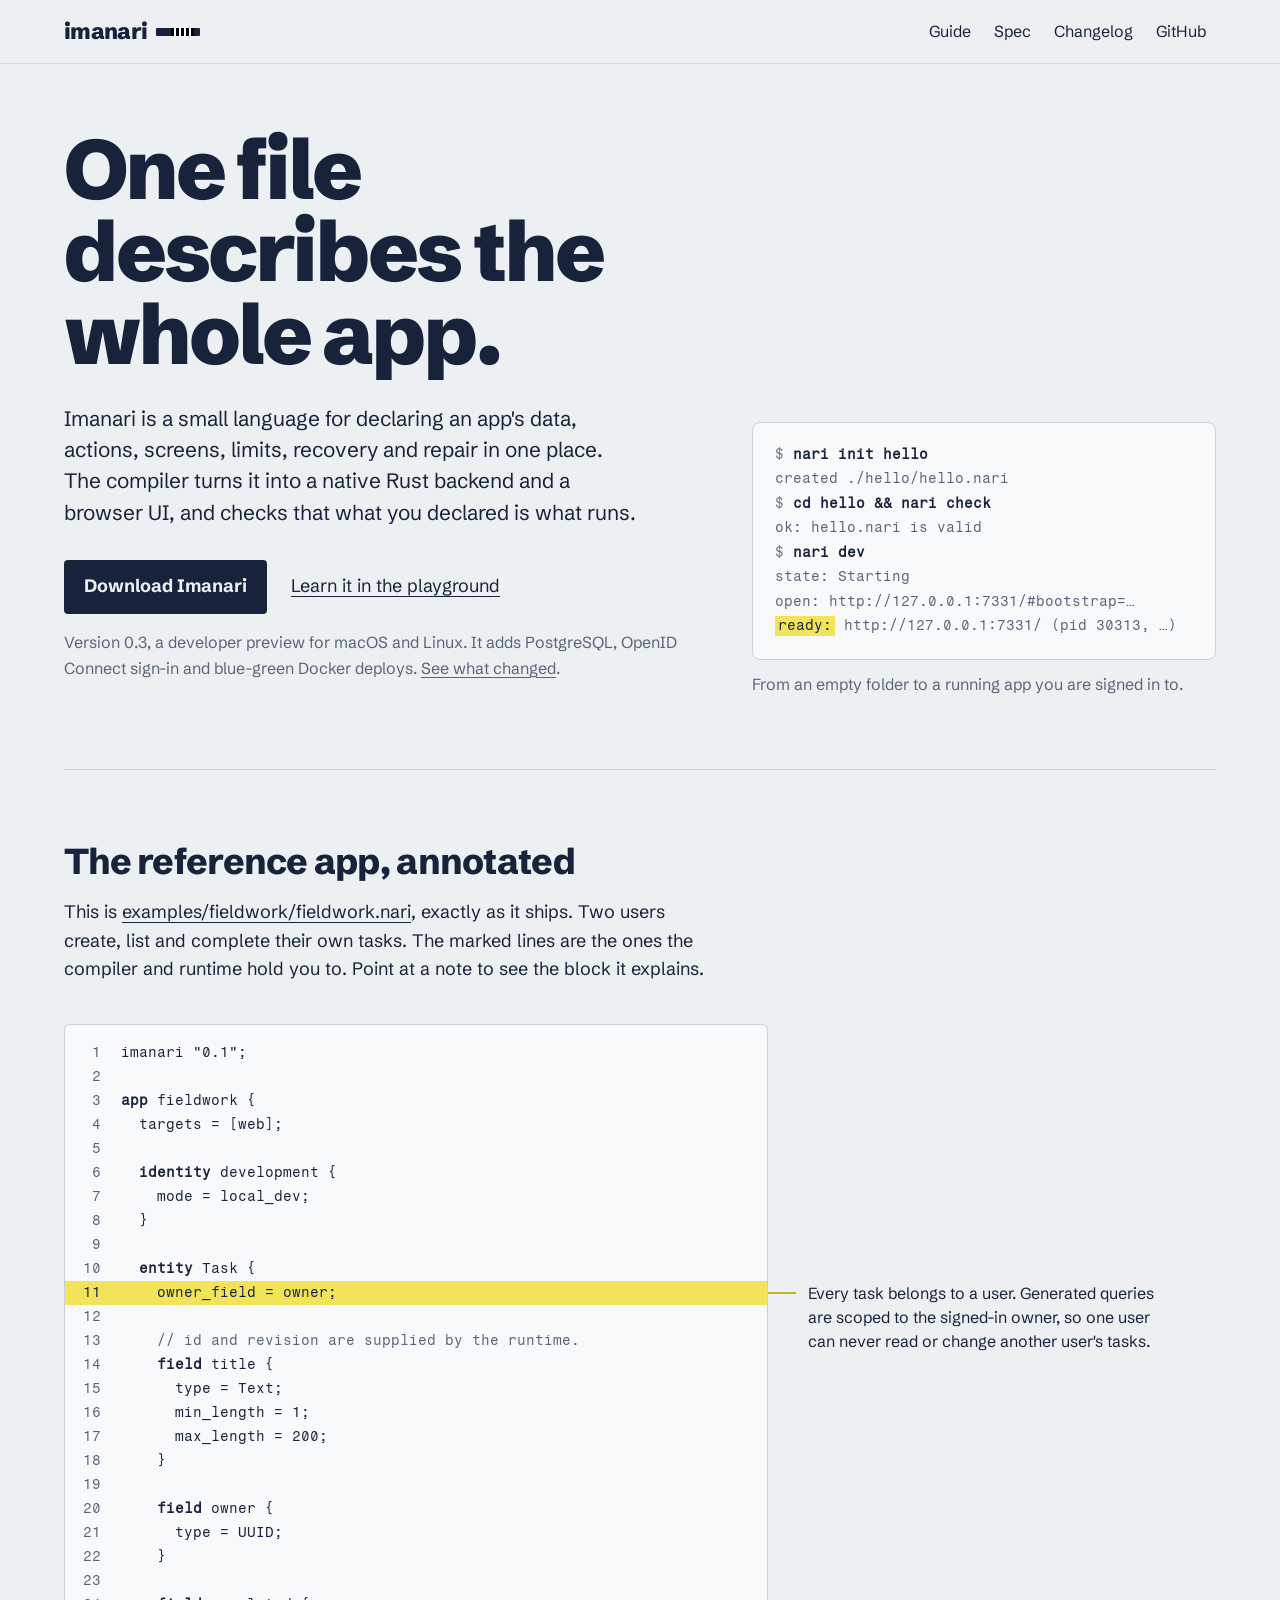
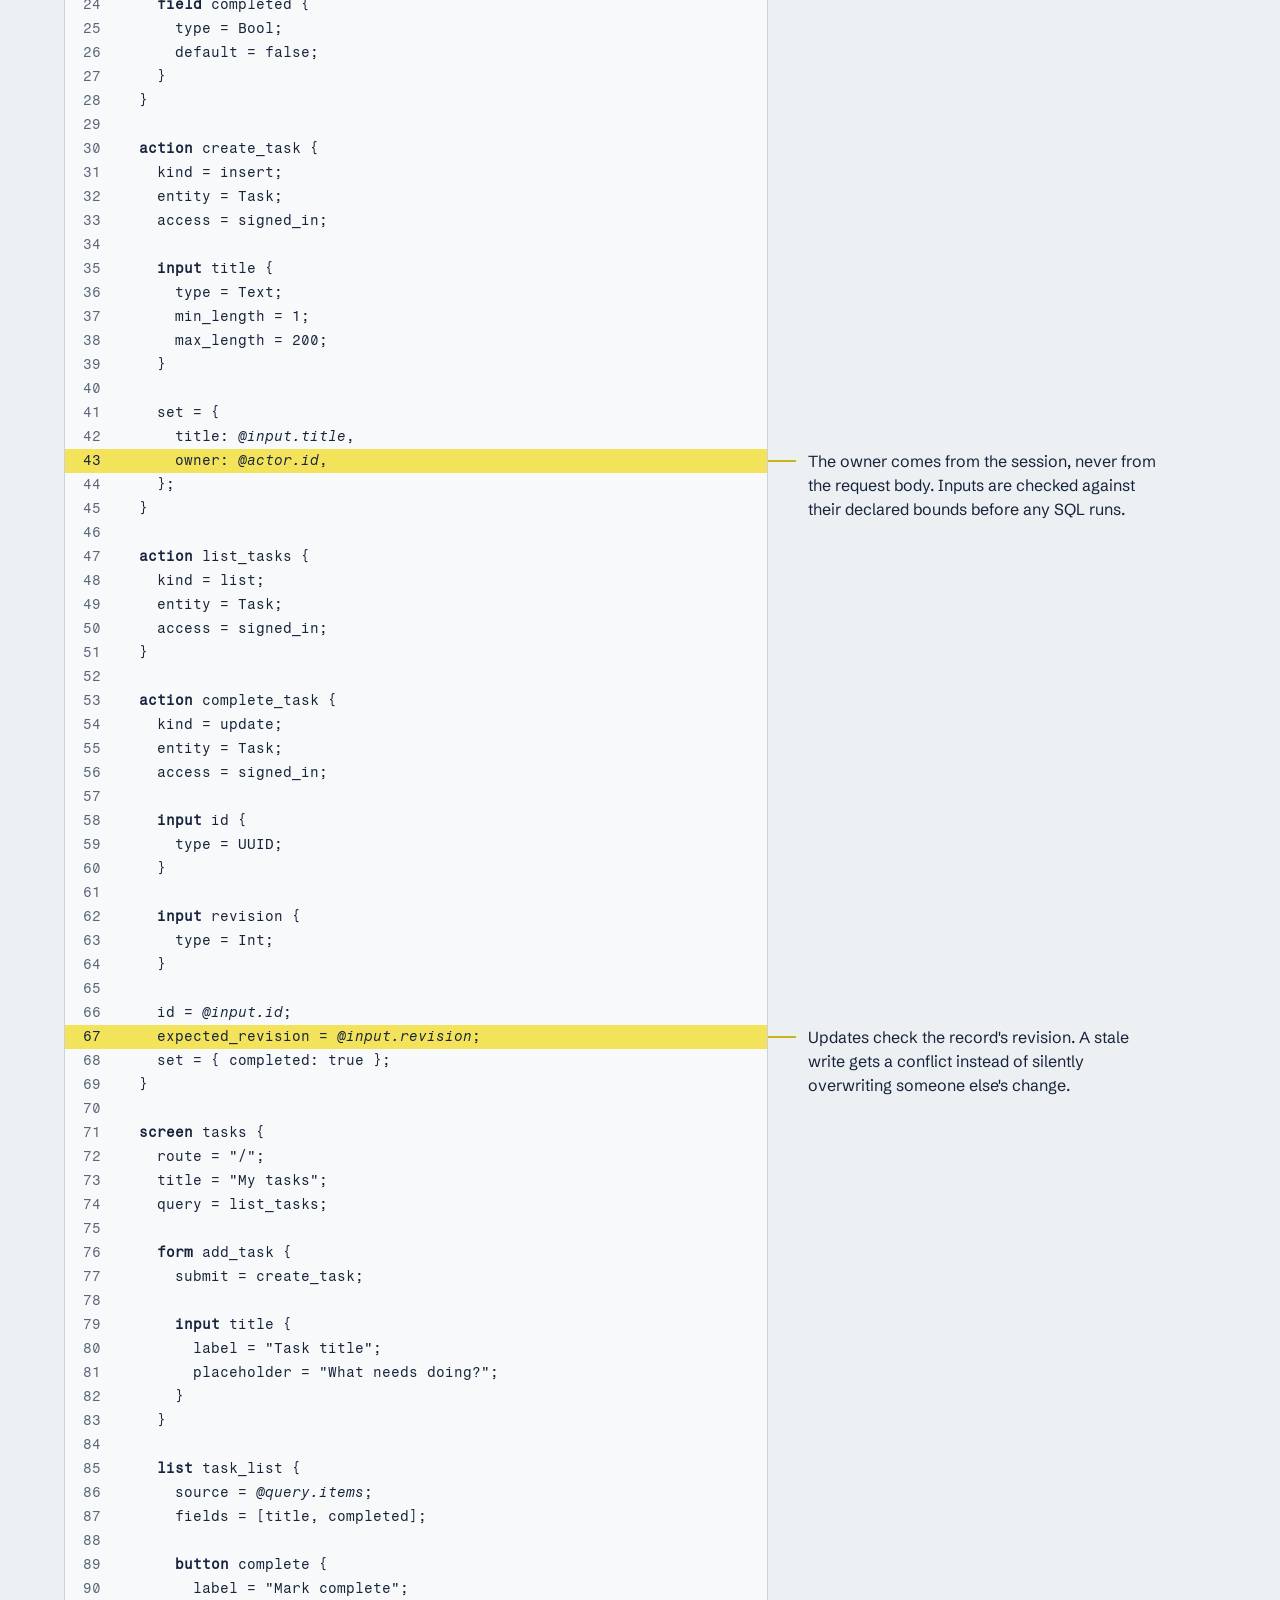
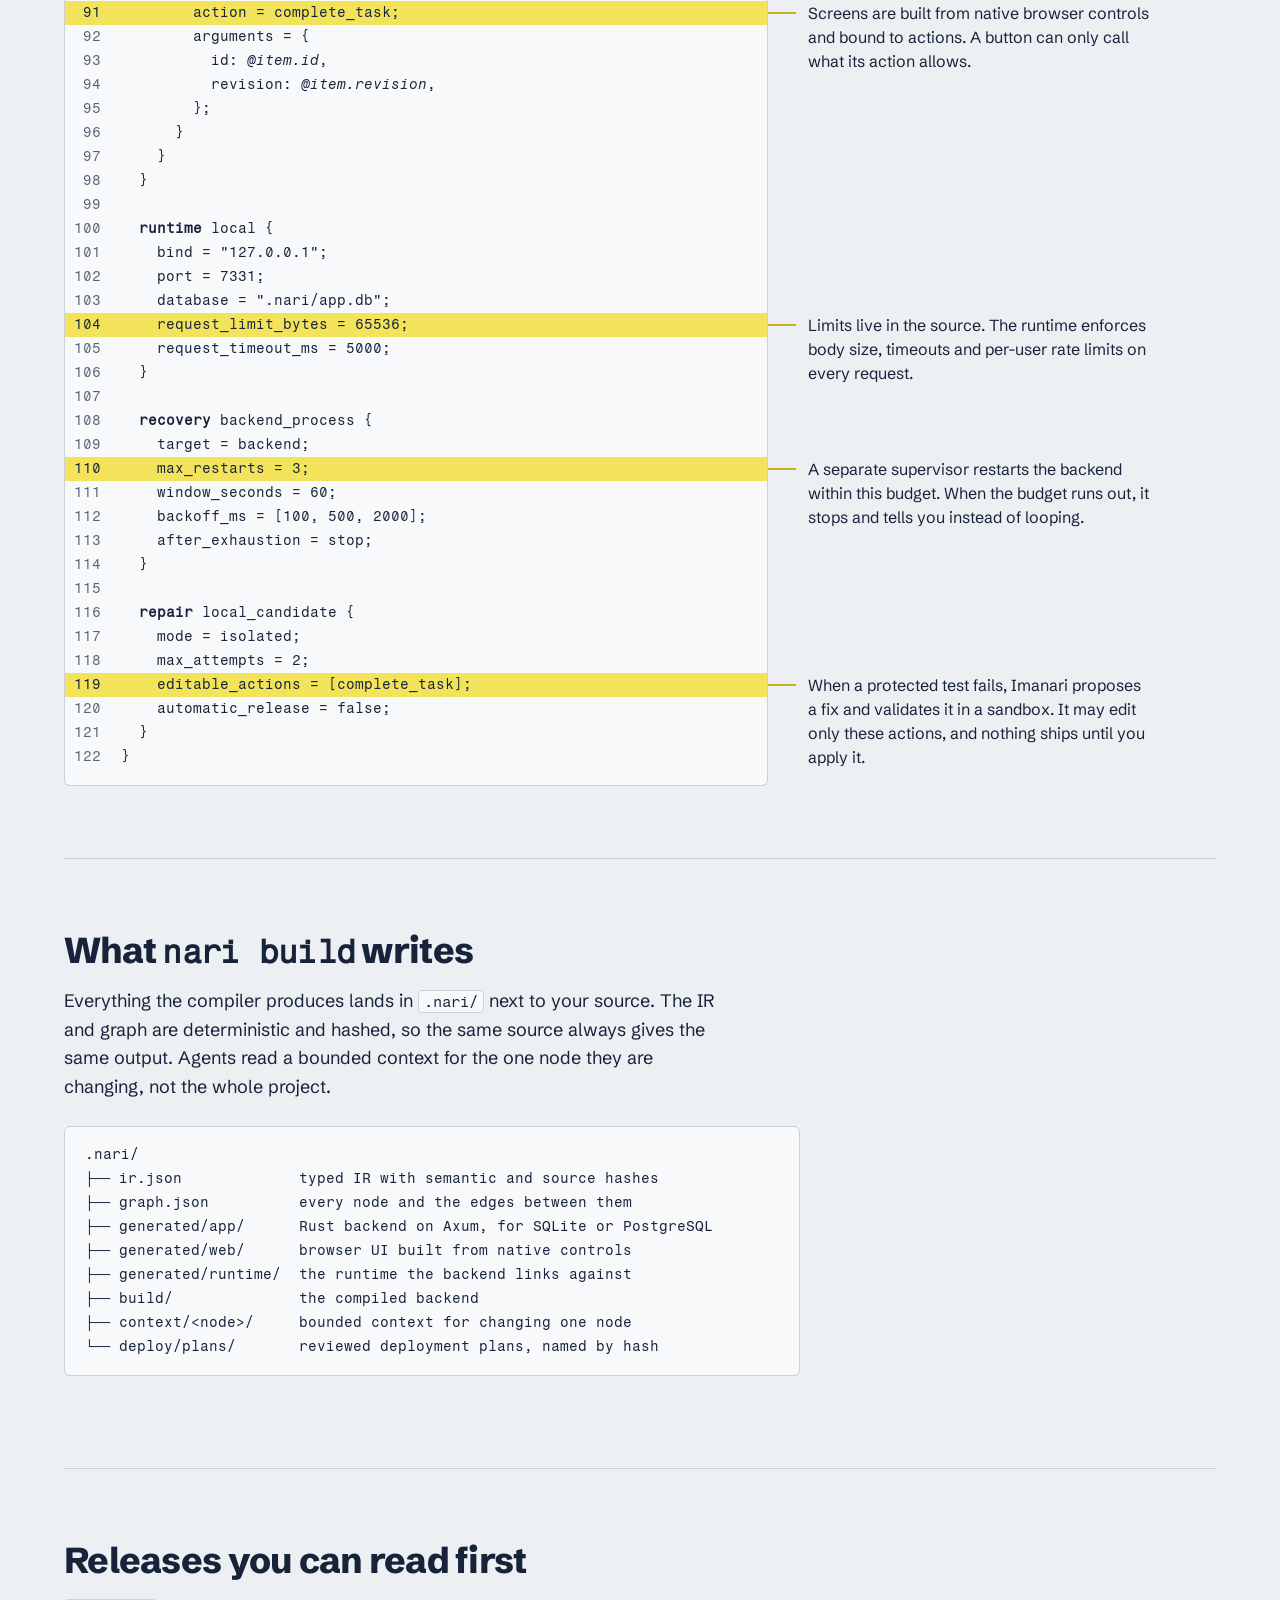
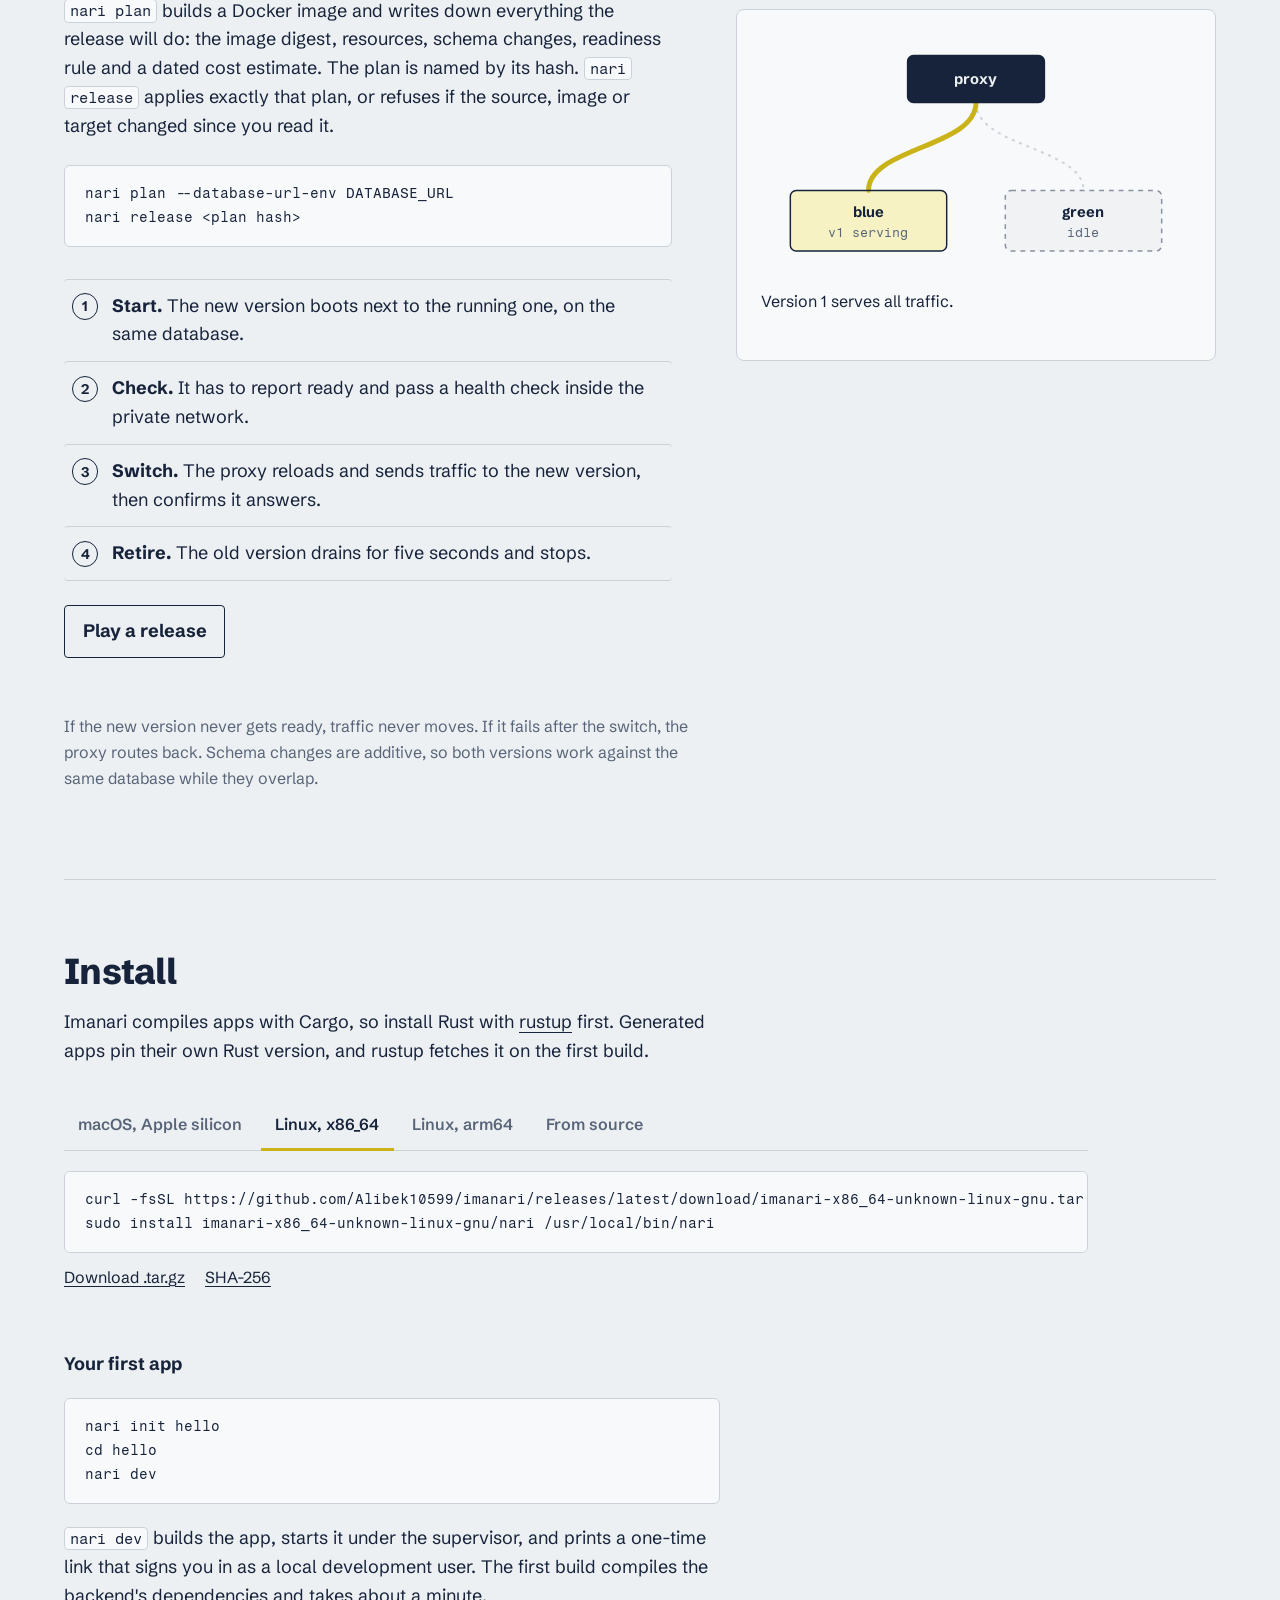
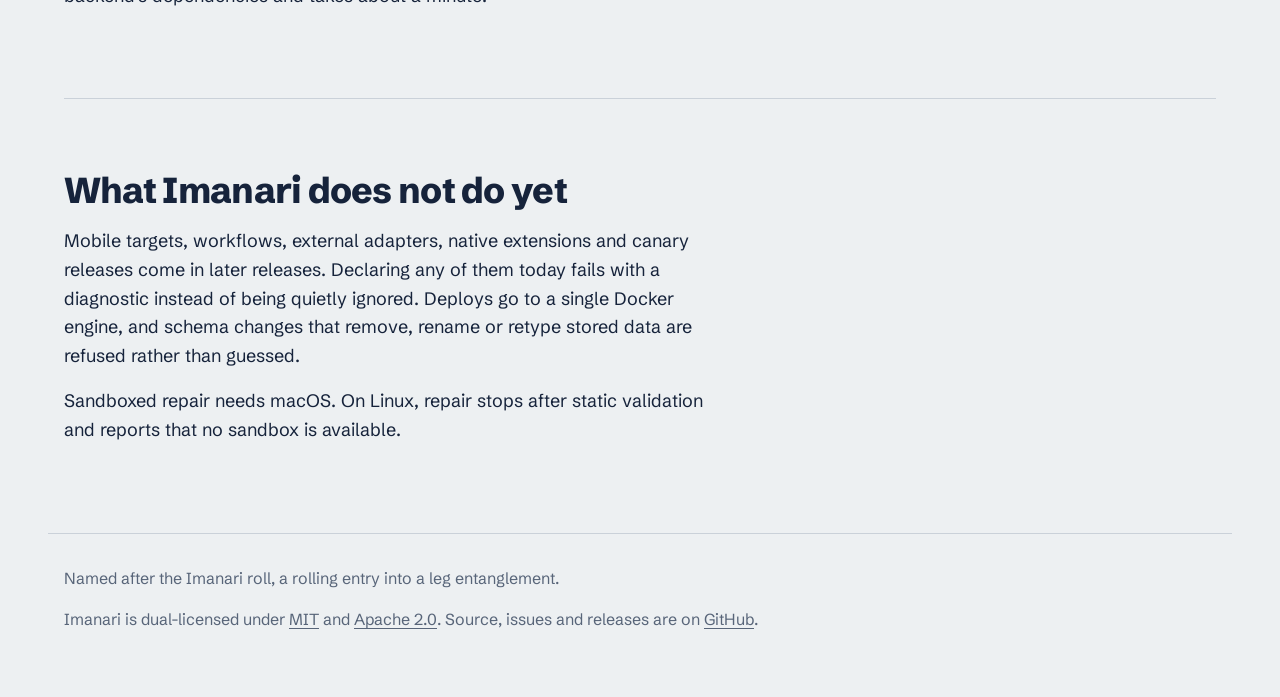
==== commit fcbf0455: "feat: language guide with live playgrounds guide.html is rendered from docs/guide.md. Five playgroun" ====
--- a/index.html
+++ b/index.html
@@ -16,6 +16,7 @@
 <header class="top">
   <a class="wordmark" href="./" aria-label="Imanari home">imanari<span class="belt" aria-hidden="true"></span></a>
   <nav aria-label="Primary">
+    <a href="guide.html">Guide</a>
     <a href="spec.html">Spec</a>
     <a href="changelog.html">Changelog</a>
     <a href="https://github.com/Alibek10599/imanari">GitHub</a>
@@ -29,7 +30,7 @@
     <p class="lede">Imanari is a small language for declaring an app's data, actions, screens, limits, recovery and repair in one place. The compiler turns it into a native Rust backend and a browser UI, and checks that what you declared is what runs.</p>
     <p class="actions">
       <a class="button" href="#install">Download Imanari</a>
-      <a class="quiet" href="spec.html">Read the spec</a>
+      <a class="quiet" href="guide.html">Learn it in the playground</a>
     </p>
     <p class="fine">Version 0.3, a developer preview for macOS and Linux. It adds PostgreSQL, OpenID Connect sign-in and blue-green Docker deploys. <a href="changelog.html">See what changed</a>.</p>
     </div>
--- a/style.css
+++ b/style.css
@@ -551,3 +551,224 @@
 @media (prefers-reduced-motion: reduce) {
   *, *::before, *::after { transition: none !important; animation: none !important; }
 }
+
+.guide article { max-width: none; }
+.guide article > :not(section), .guide .head, .guide .body > :not(.playground) { max-width: var(--measure); }
+.guide pre { max-height: 32rem; }
+
+.playground {
+  margin: 2.25rem 0 0.5rem;
+  padding: 1.25rem;
+  border: 1px solid var(--rule);
+  border-radius: 8px;
+  background: var(--panel);
+  font-size: 1rem;
+  line-height: 1.5;
+}
+.playground > * { min-width: 0; }
+.playground figcaption { display: grid; gap: 0.3rem; max-width: var(--measure); }
+.playground figcaption strong { font-size: 1.3rem; line-height: 1.2; letter-spacing: -0.01em; }
+.pg-kicker {
+  justify-self: start;
+  padding: 0.15rem 0.55rem;
+  border-radius: 999px;
+  background: var(--marker);
+  color: var(--on-marker);
+  font: 700 0.75rem/1.4 var(--mono);
+  letter-spacing: 0.06em;
+  text-transform: uppercase;
+}
+.doc .pg-steps { max-width: var(--measure); margin: 0.9rem 0 1.1rem; padding-left: 1.3rem; }
+.doc .pg-steps li { margin-bottom: 0.25rem; line-height: 1.5; }
+.playground h4 { margin: 1.4rem 0 0.15rem; font-size: 0.8125rem; font-family: var(--mono); font-weight: 400; letter-spacing: 0.08em; text-transform: uppercase; color: var(--graphite); }
+.pg-hint { margin: 0 0 0.6rem; color: var(--graphite); font-size: 0.9375rem; }
+.pg-fallback { margin: 0.75rem 0 0; color: var(--graphite); }
+.playground.live .pg-fallback { display: none; }
+
+.playground textarea {
+  display: block;
+  width: 100%;
+  height: 26rem;
+  padding: 0.9rem 1rem;
+  border: 1px solid var(--rule);
+  border-radius: 0 0 6px 6px;
+  background: var(--paper);
+  color: var(--ink);
+  font: var(--code-size) / var(--code-line) var(--mono);
+  tab-size: 2;
+  white-space: pre;
+  resize: vertical;
+}
+.playground:not(.live) textarea { border-radius: 6px; height: 14rem; }
+.playground.broken textarea { border-color: #c0392b; }
+.pg-bar {
+  display: flex;
+  align-items: center;
+  gap: 0.4rem;
+  padding: 0.4rem 0.5rem 0.4rem 1rem;
+  border: 1px solid var(--rule);
+  border-bottom: 0;
+  border-radius: 6px 6px 0 0;
+  background: var(--paper);
+}
+.pg-bar .file { margin-right: auto; font: 0.875rem var(--mono); color: var(--graphite); }
+.playground button {
+  padding: 0.35rem 0.75rem;
+  border: 1.5px solid var(--ink);
+  border-radius: 4px;
+  background: none;
+  font-size: 0.875rem;
+  font-weight: 700;
+  cursor: pointer;
+  transition: background-color 0.15s ease, color 0.15s ease;
+}
+.playground button:hover:not(:disabled) { background: var(--ink); color: var(--paper); }
+.playground button:disabled { opacity: 0.45; cursor: default; }
+.playground button[aria-pressed="true"] { background: var(--marker); border-color: var(--marker-edge); color: var(--on-marker); }
+.pg-status { margin: 0.6rem 0 0; font-size: 0.9375rem; color: var(--graphite); }
+.broken .pg-status { color: #c0392b; font-weight: 600; }
+.doc .pg-problems { margin: 0.4rem 0 0; padding: 0; list-style: none; }
+.doc .pg-problems li { margin: 0 0 0.3rem; padding: 0; }
+.playground .pg-problems button {
+  display: block;
+  width: 100%;
+  padding: 0.5rem 0.7rem;
+  border: 0;
+  border-left: 3px solid #c0392b;
+  border-radius: 0 4px 4px 0;
+  background: color-mix(in srgb, #c0392b 9%, transparent);
+  font-weight: 400;
+  font-size: 0.9375rem;
+  line-height: 1.45;
+  text-align: left;
+}
+.playground .pg-problems button:hover { background: color-mix(in srgb, #c0392b 18%, transparent); color: inherit; }
+.pg-problems .at { margin-right: 0.5rem; font-family: var(--mono); font-size: 0.8125rem; }
+.pg-problems .node { color: var(--graphite); font: 0.8125rem var(--mono); }
+.pg-edit, .pg-output { margin-top: 0.75rem; }
+.pg-edit > summary, .pg-output > summary { padding: 0.3rem 0; font-weight: 600; font-size: 0.9375rem; cursor: pointer; }
+.pg-edit[open] > summary { margin-bottom: 0.5rem; }
+.doc .pg-ir { max-height: 18rem; margin: 0.5rem 0 0; font-size: 0.8125rem; line-height: 1.45; background: var(--paper); }
+
+.pg-controls { display: flex; flex-wrap: wrap; align-items: center; gap: 0.5rem 0.9rem; margin: 1rem 0; }
+.pg-controls .pg-hint { margin: 0; }
+.pg-panes { display: grid; grid-template-columns: repeat(auto-fit, minmax(min(100%, 17rem), 1fr)); gap: 1rem; margin-top: 1rem; }
+.pg-pane { min-width: 0; border: 1px solid var(--graphite); border-radius: 8px; overflow: hidden; background: Canvas; }
+.pg-pane .chrome {
+  display: flex;
+  align-items: center;
+  gap: 0.75rem;
+  padding: 0.4rem 0.75rem;
+  border-bottom: 1px solid var(--rule);
+  background: var(--paper);
+  font-size: 0.8125rem;
+}
+.pg-pane .tab { font-weight: 700; white-space: nowrap; overflow: hidden; text-overflow: ellipsis; }
+.pg-pane .address { margin-left: auto; padding: 0.1rem 0.6rem; border: 1px solid var(--rule); border-radius: 999px; font-family: var(--mono); color: var(--graphite); white-space: nowrap; }
+.pg-app { min-height: 14rem; max-height: 27rem; overflow: auto; }
+
+.owner { display: inline-block; padding: 0.05rem 0.5rem; border-radius: 999px; font-size: 0.8125rem; font-weight: 700; line-height: 1.5; white-space: nowrap; }
+.owner-a { background: var(--marker); color: var(--on-marker); }
+.owner-b { background: var(--ink); color: var(--paper); }
+
+.doc .pg-trace { margin: 0; padding: 0; list-style: none; min-height: 3.6rem; }
+.pg-trace:empty::before { content: "No requests yet."; color: var(--graphite); font-size: 0.9375rem; }
+.doc .pg-trace .req {
+  display: flex;
+  flex-wrap: wrap;
+  align-items: center;
+  gap: 0.45rem 0.9rem;
+  margin: 0;
+  padding: 0.55rem 0;
+  border-top: 1px solid var(--rule);
+  transition: opacity 0.4s ease;
+}
+.pg-trace .req:nth-child(n + 2) { opacity: 0.6; }
+.pg-trace .who { display: flex; align-items: center; gap: 0.45rem; min-width: 12.5rem; }
+.pg-trace .who code { font-size: 0.875rem; }
+.pg-trace .stages { display: flex; flex-wrap: wrap; gap: 0.35rem 0; }
+.pg-trace .stage {
+  position: relative;
+  display: grid;
+  margin-left: 1.1rem;
+  padding: 0.2rem 0.55rem;
+  border: 1.5px solid var(--ink);
+  border-radius: 4px;
+  background: var(--paper);
+  line-height: 1.25;
+}
+.pg-trace .stage:first-child { margin-left: 0; }
+.pg-trace .stage:not(:first-child)::before {
+  content: "";
+  position: absolute;
+  top: 50%;
+  right: 100%;
+  width: 1.1rem;
+  margin-right: 1.5px;
+  border-top: 2px solid var(--marker-edge);
+  transform-origin: left;
+}
+.pg-trace .stage b { font-size: 0.8125rem; }
+.pg-trace .stage small { font-size: 0.75rem; color: var(--graphite); }
+.pg-trace .stage.bad { border-color: #c0392b; background: color-mix(in srgb, #c0392b 12%, var(--paper)); }
+.pg-trace .stage.bad small { color: inherit; font-weight: 700; }
+.pg-trace .outcome { padding: 0.15rem 0.6rem; border-radius: 999px; background: var(--ink); color: var(--paper); font: 700 0.8125rem/1.5 var(--mono); }
+.pg-trace .failed .outcome { background: #c0392b; color: #fff; }
+.pg-trace .lost .outcome { background: var(--marker); color: var(--on-marker); }
+
+.pg-table { overflow-x: auto; margin-bottom: 0.75rem; }
+.doc .pg-store table { font-size: 0.9375rem; }
+.pg-store caption { padding-bottom: 0.3rem; text-align: left; font-weight: 700; }
+.doc .pg-store th, .doc .pg-store td { padding: 0.4rem 1rem 0.4rem 0; }
+.doc .pg-store th { border-bottom-width: 1px; font: 400 0.8125rem var(--mono); color: var(--graphite); }
+.pg-store td.none { color: var(--graphite); }
+.pg-trace .stages { row-gap: 0.45rem; }
+
+.pg-supervisor { flex: 1 1 100%; padding: 0.9rem 1rem; border: 1.5px solid var(--ink); border-radius: 6px; background: var(--paper); }
+.pg-supervisor p { margin: 0; }
+.sv-state { padding: 0.1rem 0.55rem; border-radius: 999px; background: var(--ink); color: var(--paper); font: 700 0.8125rem/1.6 var(--mono); }
+[data-state="Backoff"] .sv-state, [data-state="Starting"] .sv-state { background: var(--marker); color: var(--on-marker); }
+[data-state="StoppedNeedsAttention"] .sv-state { background: #c0392b; color: #fff; }
+.sv-line { display: flex; flex-wrap: wrap; align-items: center; gap: 0.6rem; margin-top: 0.6rem !important; font-size: 0.9375rem; }
+.sv-pips { display: inline-flex; gap: 0.3rem; }
+.sv-pips i { width: 1.5rem; height: 0.55rem; border: 1.5px solid var(--ink); border-radius: 2px; transition: background-color 0.3s ease; }
+.sv-pips i.spent { background: var(--ink); }
+.sv-wait { display: block; height: 4px; margin-top: 0.7rem; border-radius: 2px; background: var(--rule); overflow: hidden; }
+.sv-wait span { display: block; width: 0; height: 100%; background: var(--marker-edge); }
+.pg-supervisor:not([data-state="Backoff"]) .sv-wait span { animation: none !important; width: 0; }
+[data-state="Starting"] .sv-wait { animation: boot 0.6s ease-in-out infinite; }
+.sv-log { min-height: 3em; margin-top: 0.6rem !important; font-size: 0.9375rem; }
+.sv-actions { display: flex; flex-wrap: wrap; gap: 0.5rem; margin-top: 0.4rem !important; }
+@keyframes sv-fill { to { width: 100%; } }
+
+@media (prefers-reduced-motion: no-preference) {
+  .pg-trace .stage, .pg-trace .outcome { opacity: 0; animation: stage-in 0.28s cubic-bezier(0.2, 0.8, 0.2, 1) calc(var(--i) * 150ms) forwards; }
+  .pg-trace .stage:not(:first-child)::before { transform: scaleX(0); animation: wire-in 0.15s linear calc(var(--i) * 150ms - 60ms) forwards; }
+  .pg-store tr.changed td { animation: row-in 1.6s ease; }
+  .pg-pane { animation: pane-in 0.3s ease; }
+}
+@keyframes stage-in { from { opacity: 0; transform: translateX(-0.5rem) scale(0.96); } to { opacity: 1; transform: none; } }
+@keyframes wire-in { to { transform: scaleX(1); } }
+@keyframes row-in { from { background: var(--marker); color: var(--on-marker); } to { background: transparent; } }
+@keyframes pane-in { from { opacity: 0.4; } to { opacity: 1; } }
+
+@media (min-width: 64rem) {
+  .doc.guide { display: grid; grid-template-columns: 13rem minmax(0, 1fr); column-gap: 3.5rem; align-items: start; }
+}
+@media (min-width: 80rem) {
+  .playground.live.side { display: grid; grid-template-columns: minmax(0, 27rem) minmax(0, 1fr); column-gap: 1.5rem; align-items: start; }
+  .playground.side figcaption, .playground.side .pg-steps { grid-column: 1 / -1; }
+  .playground.side .pg-panes { margin-top: 0; }
+  .playground.side textarea { height: 38rem; }
+}
+
+@media (max-width: 30rem) {
+  .top { gap: 0.5rem; }
+  .top nav { gap: 0; font-size: 0.9375rem; }
+  .top nav a { padding: 0.4rem; }
+  .playground { margin-inline: -0.25rem; padding: 0.9rem; }
+  .pg-trace .who { min-width: 100%; }
+}
+@media (max-width: 24rem) {
+  .belt { display: none; }
+}
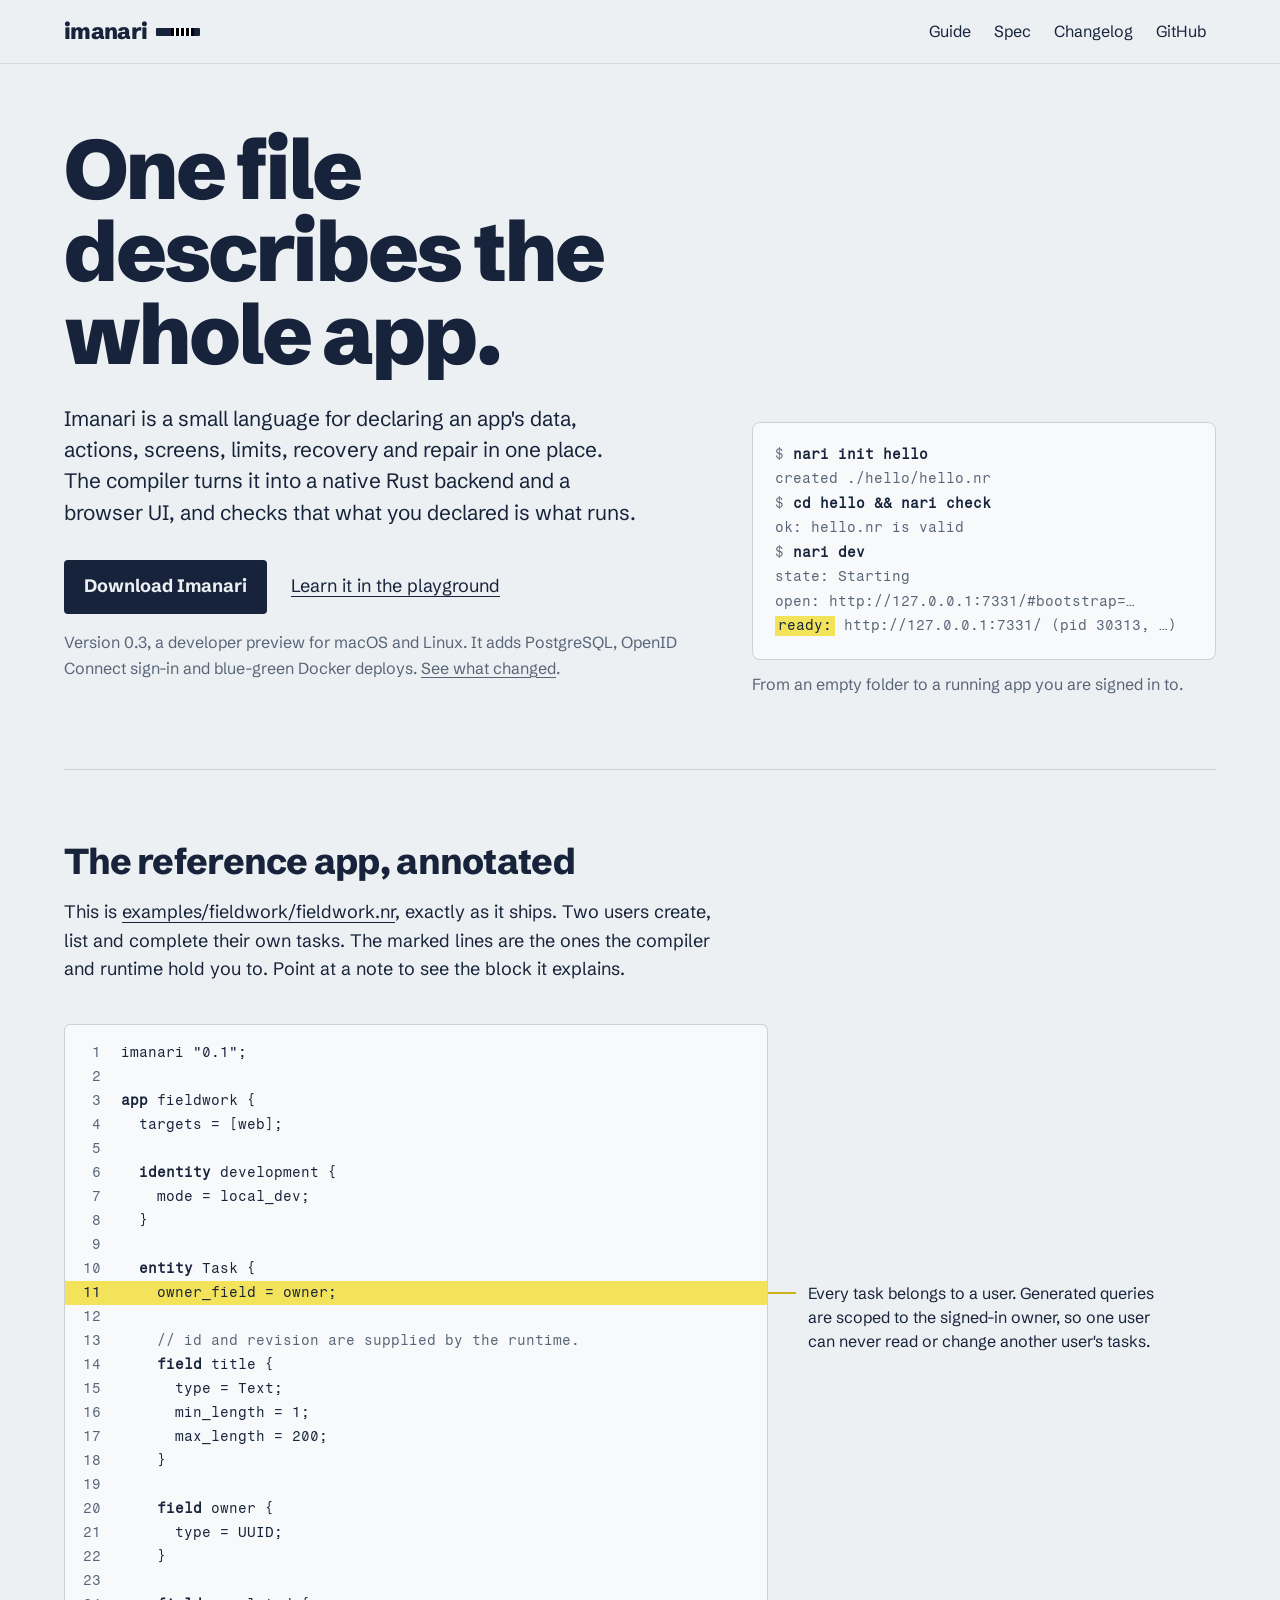
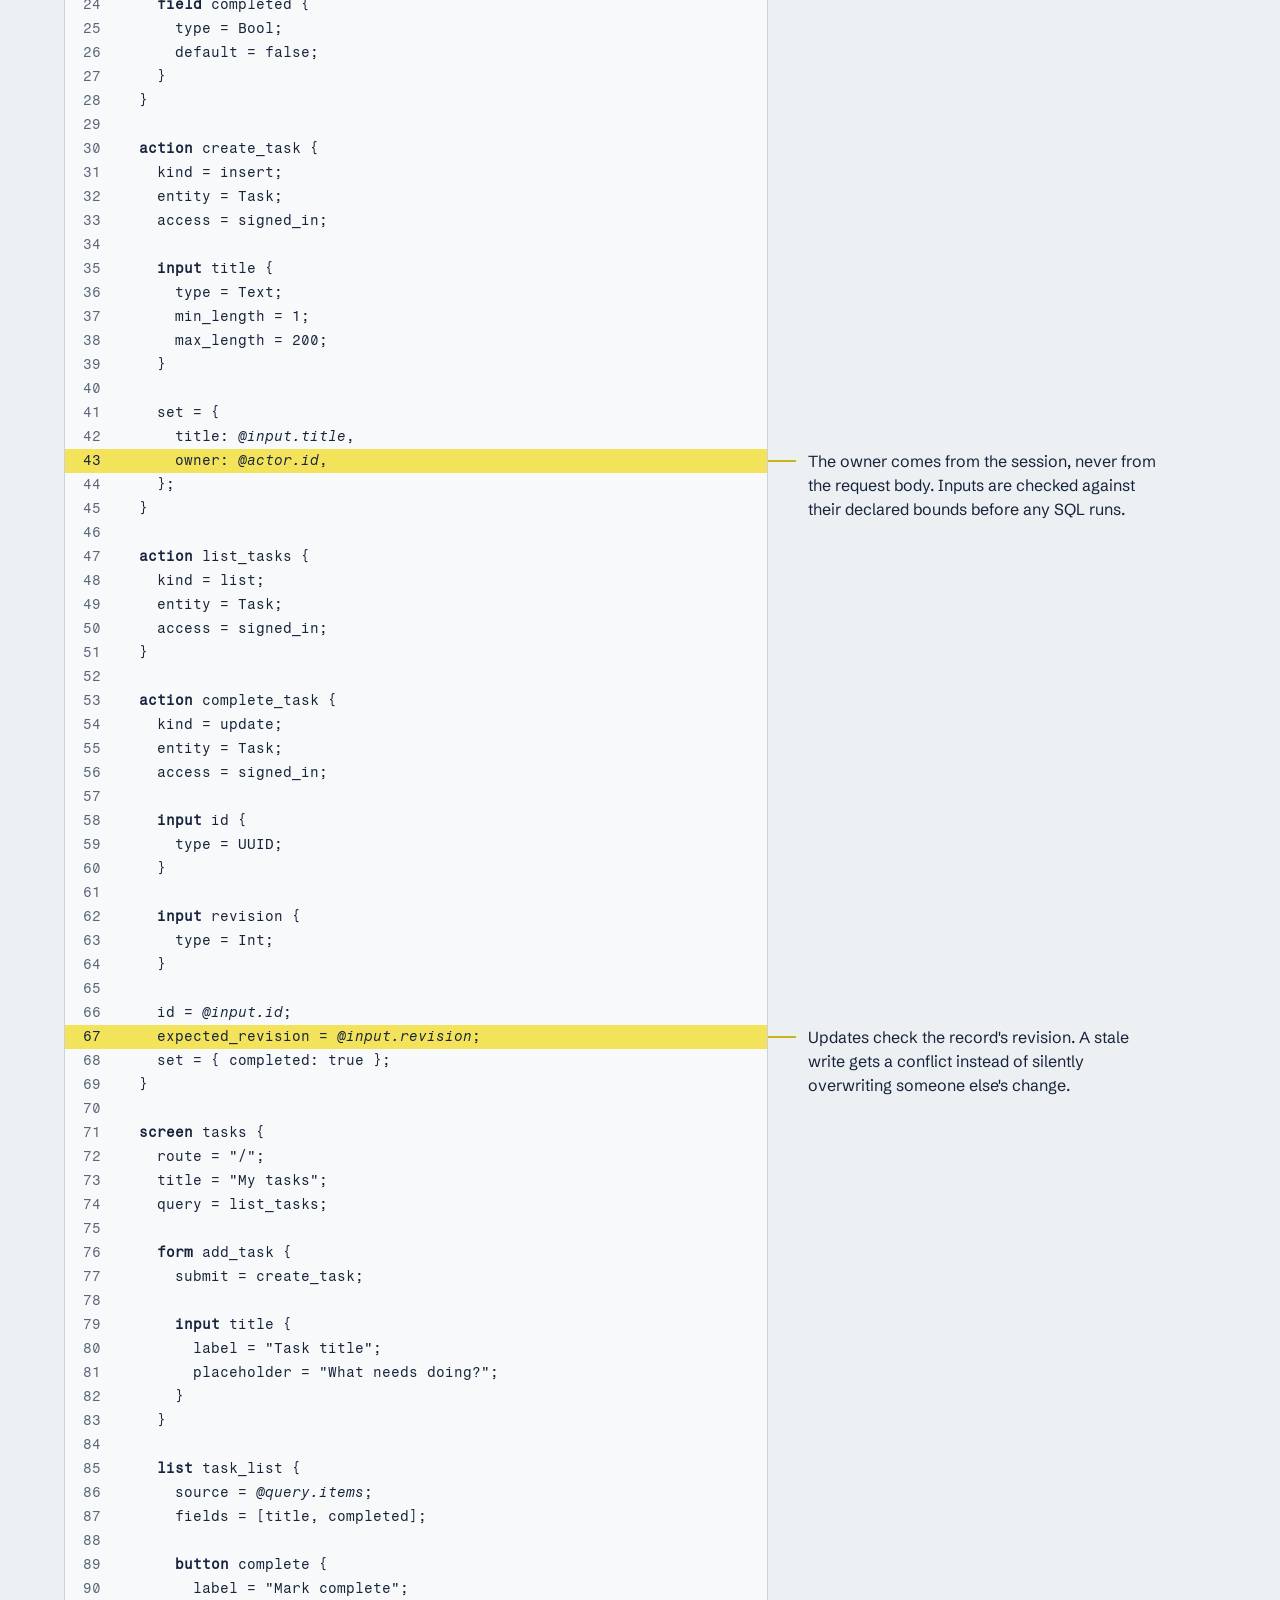
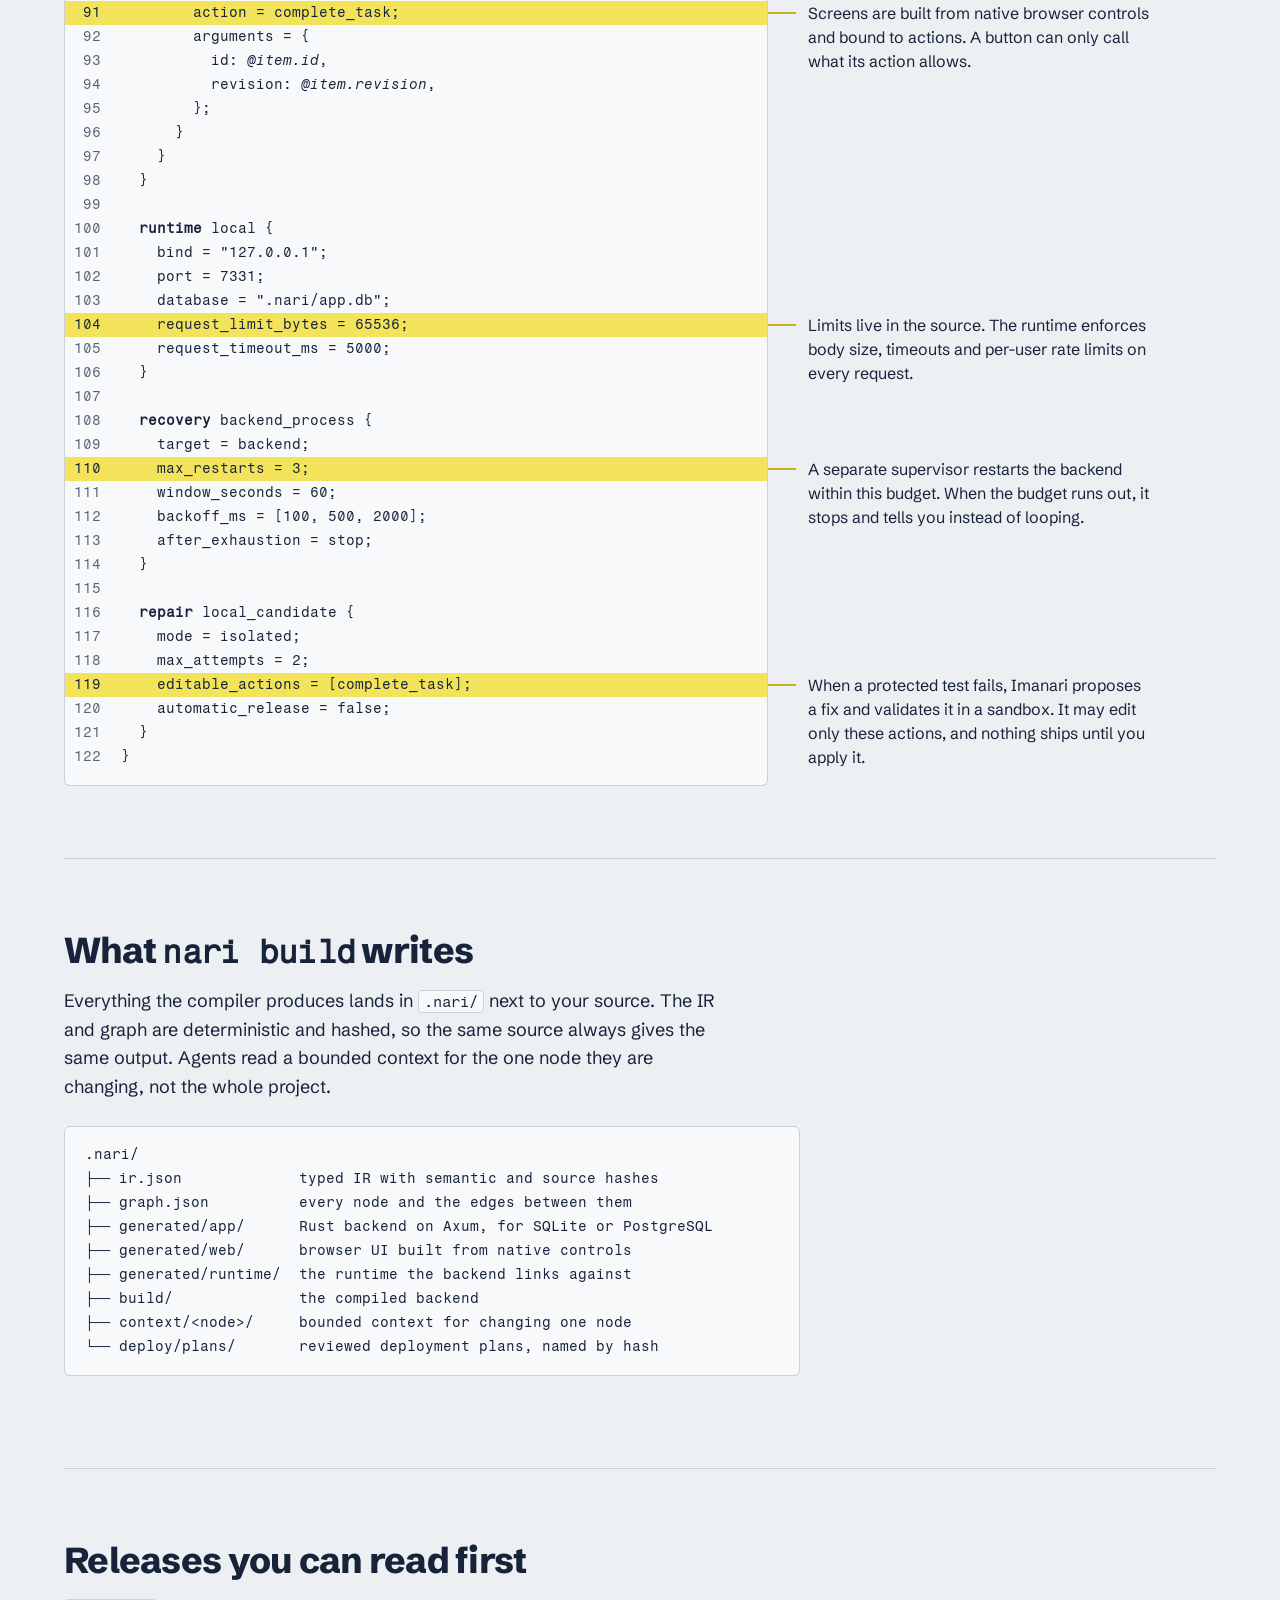
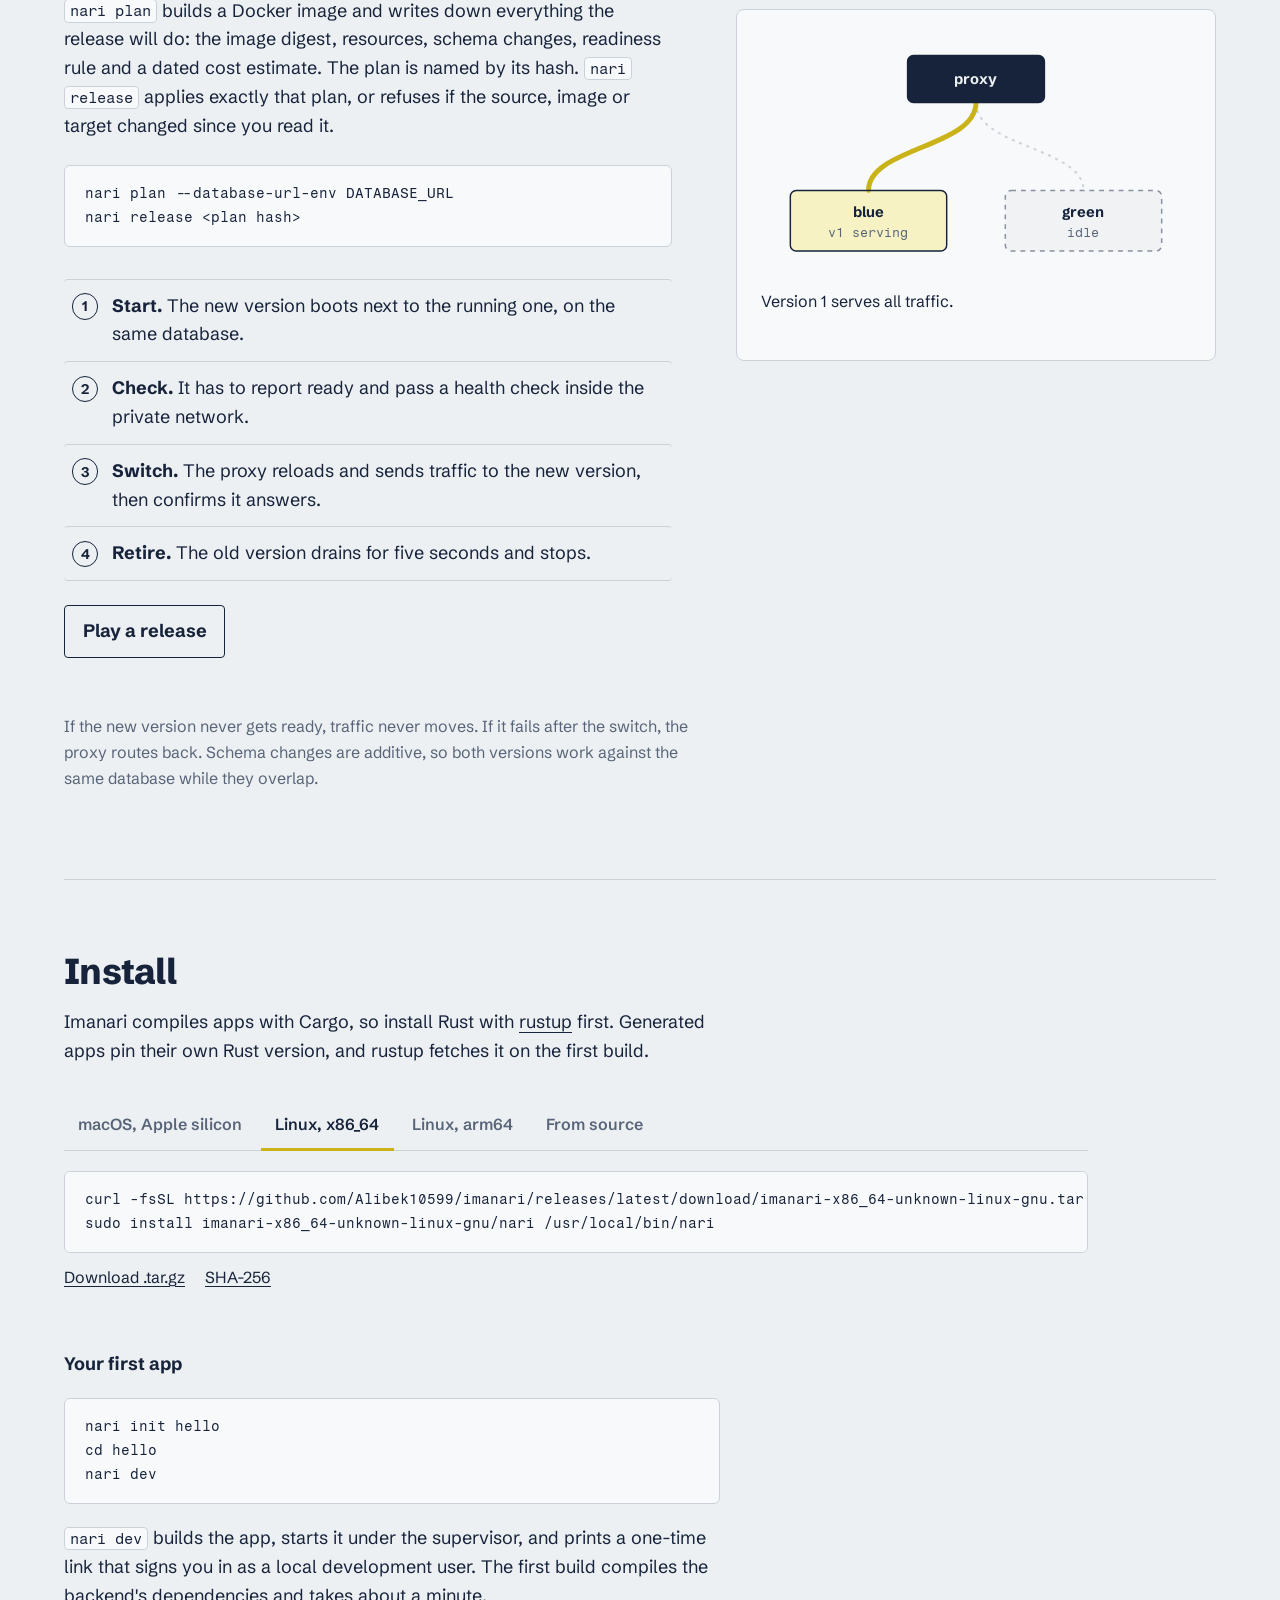
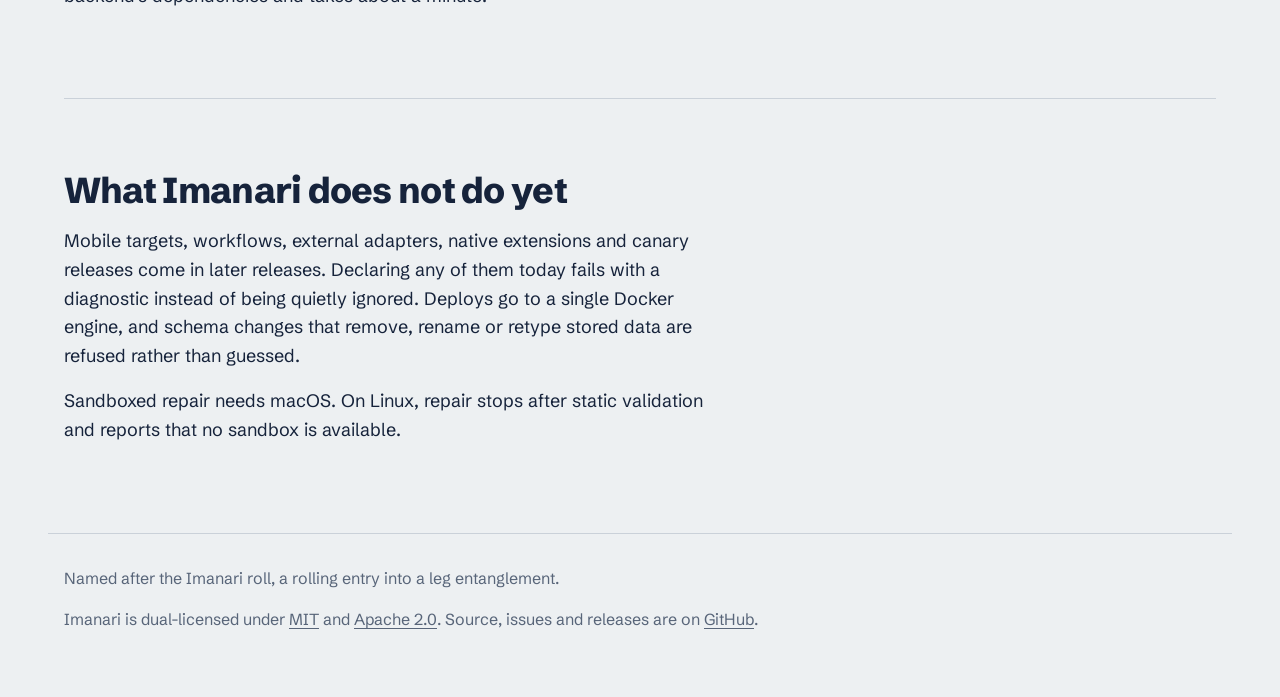
==== commit 28b5a981: "feat: source files use the .nr extension" ====
--- a/index.html
+++ b/index.html
@@ -36,9 +36,9 @@
     </div>
     <figure class="session">
 <pre aria-label="Terminal session"><code><span class="cmd">nari init hello</span>
-created ./hello/hello.nari
+created ./hello/hello.nr
 <span class="cmd">cd hello &amp;&amp; nari check</span>
-ok: hello.nari is valid
+ok: hello.nr is valid
 <span class="cmd">nari dev</span>
 state: Starting
 open: http://127.0.0.1:7331/#bootstrap=…
@@ -50,7 +50,7 @@
   <section class="listing" aria-labelledby="listing-title">
     <div class="prose">
       <h2 id="listing-title">The reference app, annotated</h2>
-      <p>This is <a href="https://github.com/Alibek10599/imanari/blob/main/examples/fieldwork/fieldwork.nari">examples/fieldwork/fieldwork.nari</a>, exactly as it ships. Two users create, list and complete their own tasks. The marked lines are the ones the compiler and runtime hold you to. Point at a note to see the block it explains.</p>
+      <p>This is <a href="https://github.com/Alibek10599/imanari/blob/main/examples/fieldwork/fieldwork.nr">examples/fieldwork/fieldwork.nr</a>, exactly as it ships. Two users create, list and complete their own tasks. The marked lines are the ones the compiler and runtime hold you to. Point at a note to see the block it explains.</p>
     </div>
     <div class="code">
 <div class="seg"><pre><code><span data-n="1">imanari &quot;0.1&quot;;</span><span data-n="2"></span><span data-n="3"><span class="k">app</span> fieldwork {</span><span data-n="4">  targets = [web];</span><span data-n="5"></span><span data-n="6">  <span class="k">identity</span> development {</span><span data-n="7">    mode = local_dev;</span><span data-n="8">  }</span><span data-n="9"></span></code></pre></div>
